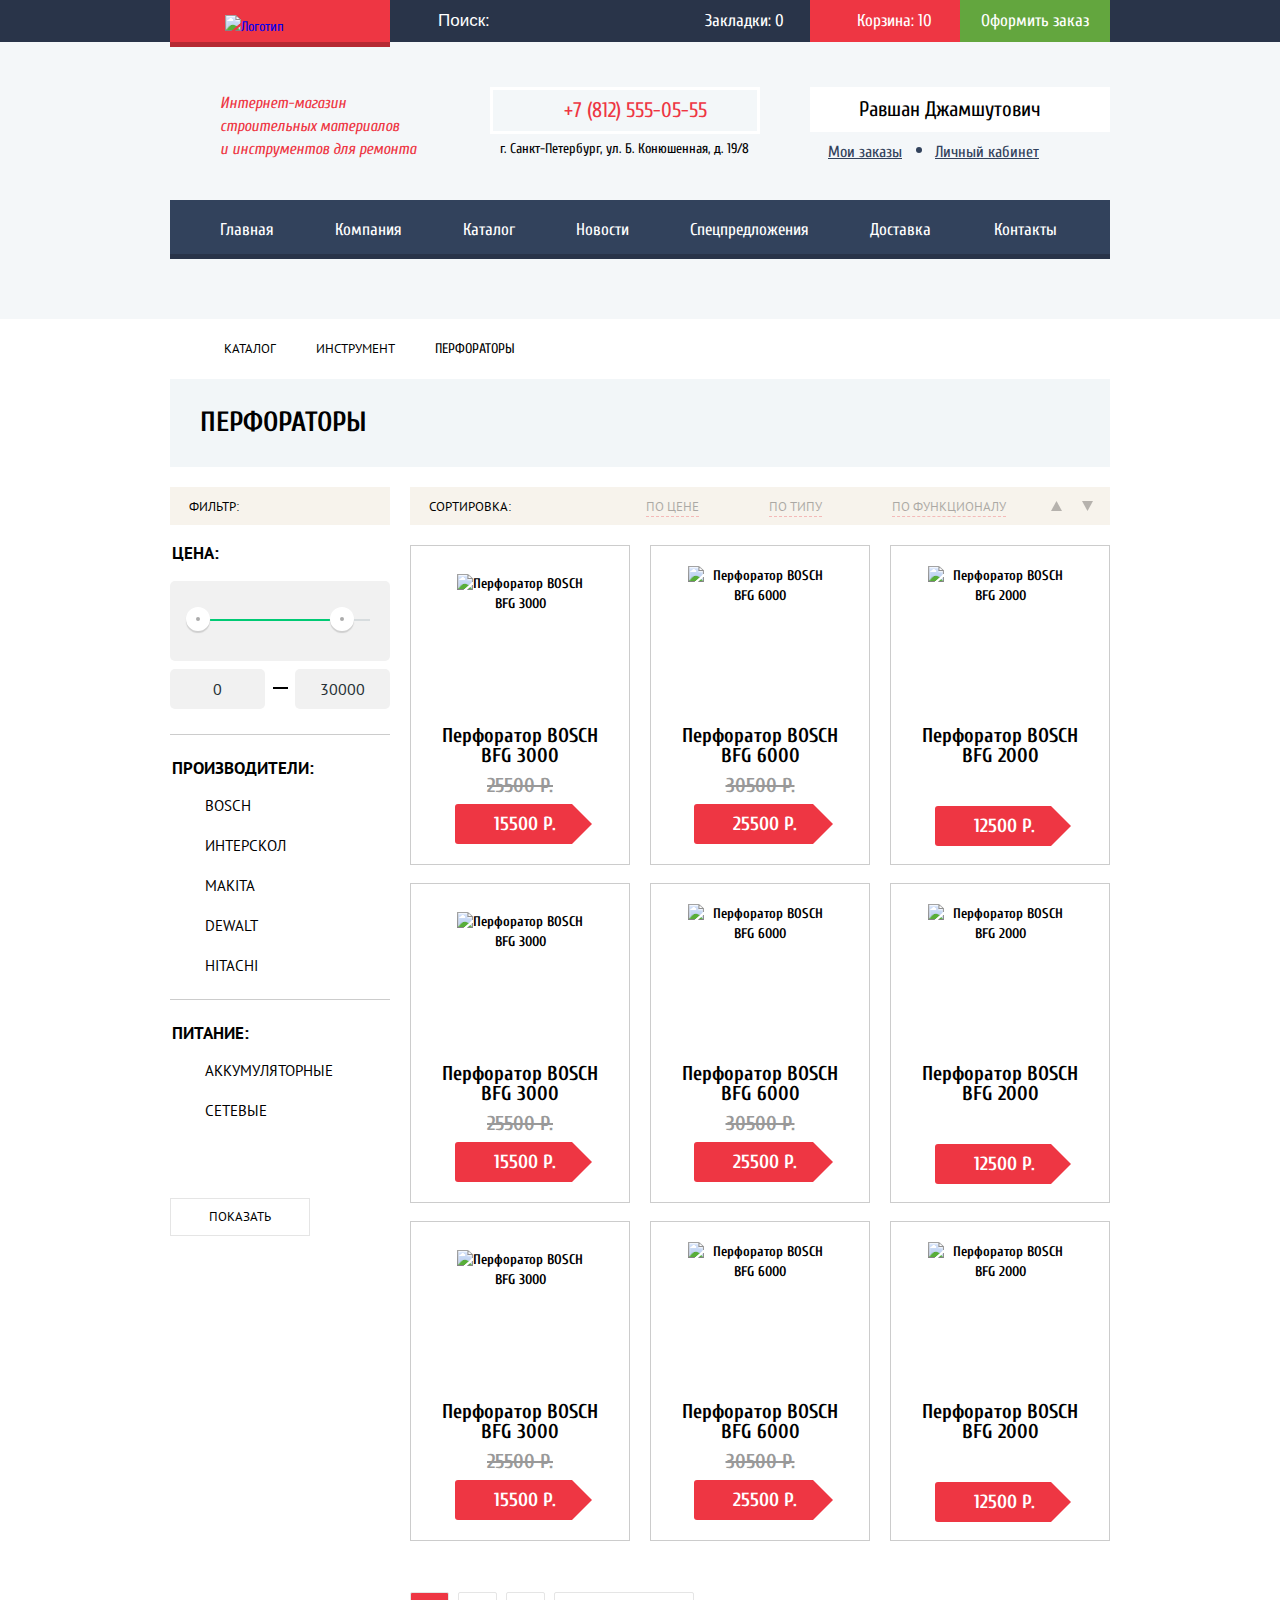
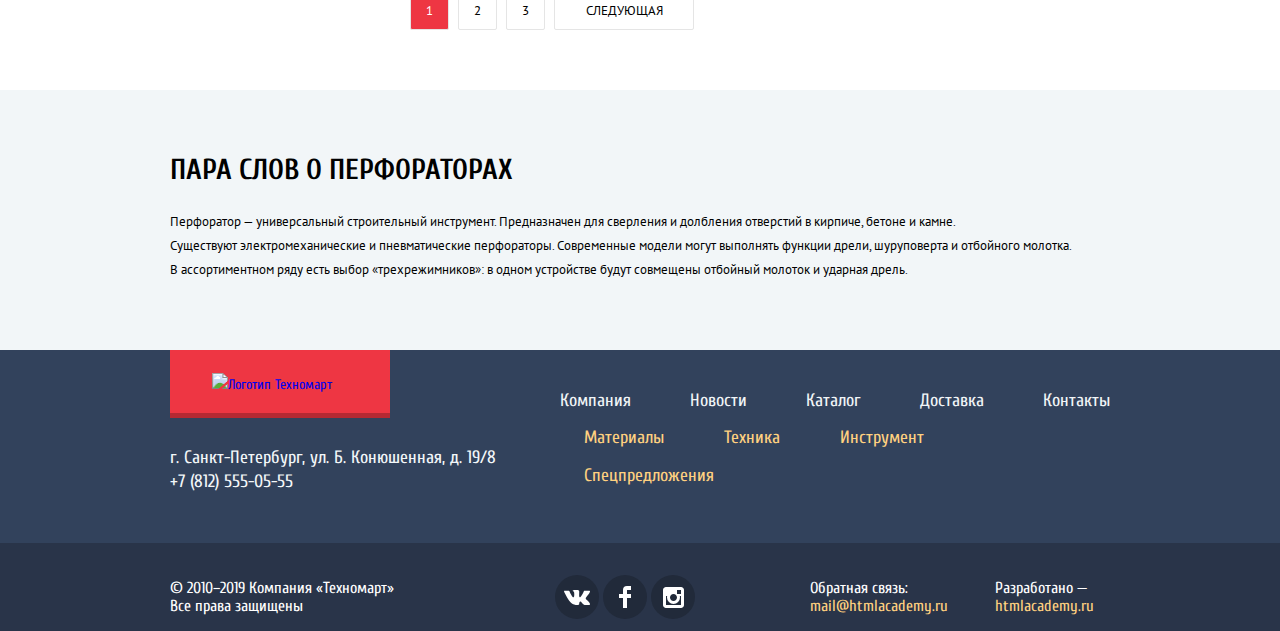
==== catalog.html @ 6190edb8 "Added sizes to images&fixed frameboder" ====
<!DOCTYPE html>
<html lang="ru">
<head>
  <meta charset="utf-8">
  <title>HTML Academy: Техномарт</title>
  <link href="https://fonts.googleapis.com/css?family=Cuprum:400,400i,700,700i&display=swap&subset=cyrillic" rel="stylesheet">
  <link href="https://fonts.googleapis.com/css?family=PT+Sans:400,700&display=swap" rel="stylesheet">
  <link href="css/normalize.css" rel="stylesheet" >
  <link href="css/min.style.css" rel="stylesheet">
</head>
  <body>
    <header class="main-header">
      <div class="top-navigation-wrapper wrapper">
        <div class="container">
          <div class="top-navigation">
            <a href="index.html" aria-label="Логотип Техномарт" class="navigation-logo">
              <img src="img/svg/logo-technomart.svg" alt="Логотип Техномарт" width="110" height="17">
            </a>
            <form action="https://echo.htmlacademy.ru" method="post" class="search-form">
            	<input type="search" name="search" placeholder="Поиск:" class="input-search">
            	<button type="submit" class="visually-hidden search-button"></button>
            </form>
            <ul class="bookmarks-navigation reset-list">
              <li class="button-bookmark bookmarks-item">Закладки: 0</li>
              <li class="button-cart cart-not-empty bookmarks-item">Корзина: 10</li>
              <li>
                <a href="#" class="button-checkout bookmarks-item">Оформить заказ</a>
              </li>
            </ul>
          </div>
        </div>
      </div>
      <div class="user-navigation-wrapper wrapper">
        <div class="container">
          <div class="user-navigation">
            <div class="user-coordinates">
              <div class="navigation-item">
                <h1 class="first-level-heading">Интернет-магазин<br> строительных материалов<br> и инструментов для ремонта</h1>
              </div>
              <ul class="store-phone navigation-item reset-list">
                <li><a href="tel:+7(812)555-05-55" class="header-phone">+7 (812) 555-05-55</a></li>
                <li><p>г. Санкт-Петербург, ул. Б. Конюшенная, д. 19/8</p></li>
              </ul>
              <ul class="navigation-item reset-list">
                <li>
                  <a href="#" class="user-name">Равшан Джамшутович</a>
                </li>
                <li class="user-account">
                  <a href="#">Мои заказы</a>
                  <a href="#">Личный кабинет</a>
                </li>
              </ul>
            </div>
            <nav class="user-menu">
              <ul class="reset-list">
                <li><a href="index.html" class="user-menu-item">Главная</a></li>
                <li><a href="#" class="user-menu-item">Компания</a></li>
                <li><a href="catalog.html" class="user-menu-item">Каталог</a></li>
                <li><a href="#" class="user-menu-item">Новости</a></li>
                <li><a href="#" class="user-menu-item">Спецпредложения</a></li>
                <li><a href="#" class="user-menu-item">Доставка</a></li>
                <li><a href="#" class="user-menu-item">Контакты</a></li>
              </ul>
            </nav>
          </div>
        </div>
      </div>
    </header>
    <main>
      <div class="container">
        <ul class="breadcrumbs reset-list">
          <li><a href="index.html" aria-label="Перейти на главную"></a></li>
          <li><a href="catalog.html">Каталог</a></li>
          <li><a href="#">Инструмент</a></li>
          <li class="breadcrumbs-current">Перфораторы</li>
        </ul>
        <div class="catalog-title-wrapper wrapper">
          <h2 class="second-level-heading">Перфораторы</h2>
        </div>
        <div class="filter-navigation">
          <section class="filter-row">
            <div class="filter-left-column filter-coloured-column">
              <h5>Фильтр:</h5>
            </div>
            <div class="filter-right-column filter-sorted-column filter-coloured-column">
              <h5>Сортировка:</h5>
              <a href="#" class="sort-item">По цене</a>
              <a href="#" class="sort-item">По типу</a>
              <a href="#" class="sort-item">По функционалу</a>
              <a href="#" class="sort-item-up" aria-label="Cортировка по возрастанию">
                <svg xmlns="http://www.w3.org/2000/svg" width="11" height="10" viewBox="0 0 11 10">
                  <path fill="#231F20" d="M5.5 0L0 10h11z"/>
                </svg>
              </a>
              <a href="#" class="sort-item-down" aria-label="Cортировка по убыванию">
                <svg xmlns="http://www.w3.org/2000/svg" width="11" height="10" viewBox="0 0 11 10">
                  <path fill="#231F20" d="M5.5 10L0 0h11"/>
                </svg>
              </a>
            </div>
          </section>
          <section class="filter-row">
            <form action="https://echo.htmlacademy.ru" method="post" class="filter-left-column filter-form">
              <fieldset class="filter-item">
                <legend>Цена:</legend>
                  <div class="range-controls">
                    <div class="scale">
                      <div class="bar"></div>
                    </div>
                    <div class="toggle toggle-min"></div>
                    <div class="toggle toggle-max"></div>
                  </div>
                  <div class="price-controls">
                    <label class="min-price"><input name="min-price" type="text" value="0" class="min-price"></label>
                    <label class="max-price"><input name="max-price" type="text" value="30000" class="max-price"></label>
                  </div>
              </fieldset>
              <fieldset class="filter-item">
                <legend>Производители:</legend>
                <ul class="reset-list filter-list">
                  <li class="filter-option">
                    <input class="visually-hidden filter-input filter-input-checkbox" type="checkbox" name="bosch" id="filter-bosch" checked>
                    <label for="filter-bosch">Bosch</label>
                  </li>
                  <li class="filter-option">
                    <input class="visually-hidden filter-input filter-input-checkbox" type="checkbox" name="interskol" id="filter-interskol">
                    <label for="filter-interskol">Интерскол</label>
                  </li>
                  <li class="filter-option">
                    <input class="visually-hidden filter-input filter-input-checkbox" type="checkbox" name="makita" id="filter-makita" checked>
                    <label for="filter-makita">Makita</label>
                  </li>
                  <li class="filter-option">
                    <input class="visually-hidden filter-input filter-input-checkbox" type="checkbox" name="dewalt" id="filter-dewalt">
                    <label for="filter-dewalt">Dewalt</label>
                  </li>
                  <li class="filter-option">
                    <input class="visually-hidden filter-input filter-input-checkbox" type="checkbox" name="hitachi" id="filter-hitachi">
                    <label for="filter-hitachi">Hitachi</label>
                  </li>
                </ul>
              </fieldset>
              <fieldset class="filter-item">
                <legend>Питание:</legend>
                <ul class="reset-list filter-list">
                  <li class="filter-option">
                    <input class="visually-hidden filter-input filter-input-radio" type="radio" name="product-supply" id="filter-akkumulyator" checked>
                    <label for="filter-akkumulyator">Аккумуляторные</label>
                  </li>
                  <li class="filter-option">
                    <input class="visually-hidden filter-input filter-input-radio" type="radio" name="product-supply" id="filter-setevyye">
                    <label for="filter-setevyye">Сетевые</label>
                  </li>
                </ul>
              </fieldset>
              <button type="submit" class="filter-button">Показать</button>
            </form>
            <ul class="filter-right-column product-list reset-list">
              <li class="product-item">
                <div class="actions">
                  <a href="#" class="buy">Купить</a>
                  <a href="#" class="bookmark">В закладки</a>
                </div>
                <div class="image centered-image">
                  <img src="img/product-bosh-bfc-3000.png" width="127" height="112" alt="Перфоратор BOSCH BFG 3000">
                </div>
                <h3 class="title">Перфоратор BOSCH<br> BFG 3000</h3>
                <div class="discount">25500 Р.</div>
                <div class="price">15500 Р.</div>
              </li>
              <li class="product-item">
                <div class="actions">
                  <a href="#" class="buy">Купить</a>
                  <a href="#" class="bookmark">В закладки</a>
                </div>
                <div class="image centered-image">
                  <img src="img/product-bosh-bfc-6000.png" width="144" height="128" alt="Перфоратор BOSCH BFG 6000">
                </div>
                <h3 class="title">Перфоратор BOSCH<br> BFG 6000</h3>
                <div class="discount">30500 Р.</div>
                <div class="price">25500 Р.</div>
              </li>
              <li class="product-item sticker-new-product">
                <div class="actions">
                  <a href="#" class="buy">Купить</a>
                  <a href="#" class="bookmark">В закладки</a>
                </div>
                <div class="image centered-image">
                  <img src="img/product-bosh-bfc-2000.png" width="144" height="128" alt="Перфоратор BOSCH BFG 2000">
                </div>
                <h3 class="title">Перфоратор BOSCH<br> BFG 2000</h3>
                <div class="price">12500 Р.</div>
              </li>
              <li class="product-item">
                <div class="actions">
                  <a href="#" class="buy">Купить</a>
                  <a href="#" class="bookmark">В закладки</a>
                </div>
                <div class="image centered-image">
                  <img src="img/product-bosh-bfc-3000.png" width="127" height="112" alt="Перфоратор BOSCH BFG 3000">
                </div>
                <h3 class="title">Перфоратор BOSCH<br> BFG 3000</h3>
                <div class="discount">25500 Р.</div>
                <div class="price">15500 Р.</div>
              </li>
              <li class="product-item">
                <div class="actions">
                  <a href="#" class="buy">Купить</a>
                  <a href="#" class="bookmark">В закладки</a>
                </div>
                <div class="image centered-image">
                  <img src="img/product-bosh-bfc-6000.png" width="144" height="128" alt="Перфоратор BOSCH BFG 6000">
                </div>
                <h3 class="title">Перфоратор BOSCH<br> BFG 6000</h3>
                <div class="discount">30500 Р.</div>
                <div class="price">25500 Р.</div>
              </li>
              <li class="product-item">
                <div class="actions">
                  <a href="#" class="buy">Купить</a>
                  <a href="#" class="bookmark">В закладки</a>
                </div>
                <div class="image centered-image">
                  <img src="img/product-bosh-bfc-2000.png" width="144" height="128" alt="Перфоратор BOSCH BFG 2000">
                </div>
                <h3 class="title">Перфоратор BOSCH<br> BFG 2000</h3>
                <div class="price">12500 Р.</div>
              </li>
              <li class="product-item">
                <div class="actions">
                  <a href="#" class="buy">Купить</a>
                  <a href="#" class="bookmark">В закладки</a>
                </div>
                <div class="image centered-image">
                  <img src="img/product-bosh-bfc-3000.png" width="127" height="112" alt="Перфоратор BOSCH BFG 3000">
                </div>
                <h3 class="title">Перфоратор BOSCH<br> BFG 3000</h3>
                <div class="discount">25500 Р.</div>
                <div class="price">15500 Р.</div>
              </li>
              <li class="product-item">
                <div class="actions">
                  <a href="#" class="buy">Купить</a>
                  <a href="#" class="bookmark">В закладки</a>
                </div>
                <div class="image centered-image">
                  <img src="img/product-bosh-bfc-6000.png" width="144" height="128" alt="Перфоратор BOSCH BFG 6000">
                </div>
                <h3 class="title">Перфоратор BOSCH<br> BFG 6000</h3>
                <div class="discount">30500 Р.</div>
                <div class="price">25500 Р.</div>
              </li>
              <li class="product-item sticker-new-product">
                <div class="actions">
                  <a href="#" class="buy">Купить</a>
                  <a href="#" class="bookmark">В закладки</a>
                </div>
                <div class="image centered-image">
                  <img src="img/product-bosh-bfc-2000.png" width="144" height="128" alt="Перфоратор BOSCH BFG 2000">
                </div>
                <h3 class="title">Перфоратор BOSCH<br> BFG 2000</h3>
                <div class="price">12500 Р.</div>
              </li>
            </ul>
          </section>
        </div>
        <ul class="pagination-list reset-list">
          <li><a class="pagination-item pagination-item-current">1</a></li>
          <li><a class="pagination-item" href="#">2</a></li>
          <li><a class="pagination-item" href="#">3</a></li>
          <li><a class="pagination-item pagination-item-next" href="#">Cледующая</a></li>
        </ul>
      </div>
      <div class="section-description-wrapper wrapper">
        <div class="container">
          <aside class="seo-text">
            <h2 class="second-level-heading">Пара слов о перфораторах</h2>
            <p>
              Перфоратор — универсальный строительный инструмент. Предназначен для сверления и долбления отверстий в кирпиче, бетоне и камне.<br>
              Существуют электромеханические и пневматические перфораторы. Современные модели могут выполнять функции дрели, шуруповерта и
              отбойного молотка.<br>
              В ассортиментном ряду есть выбор «трехрежимников»: в одном устройстве будут совмещены отбойный молоток и ударная дрель.
            </p>
          </aside>
        </div>
      </div>
    </main>
    <footer class="main-footer">
      <div class="footer-navigation-wrapper wrapper">
        <div class="container">
          <section class="footer-navigation">
            <div class="footer-first-row">
              <a href="index.html" aria-label="Логотип Техномарт" class="navigation-logo">
                <img src="img/svg/logo-technomart.svg" alt="Логотип Техномарт" width="137" height="22">
              </a>
              <ul class="footer-menu reset-list">
                <li><a href="#" class="footer-menu-item">Компания</a></li>
                <li><a href="#" class="footer-menu-item">Новости</a></li>
                <li><a href="catalog.html" class="footer-menu-item">Каталог</a></li>
                <li><a href="#" class="footer-menu-item">Доставка</a></li>
                <li><a href="#" class="footer-menu-item">Контакты</a></li>
              </ul>
            </div>
            <div class="footer-second-row">
              <ul class="reset-list footer-address">
                <li><p class="footer-coordinates">г. Санкт-Петербург, ул. Б. Конюшенная, д. 19/8</p></li>
                <li><a href="tel:+7(812)555-05-55" class="footer-phone">+7 (812) 555-05-55</a></li>
              </ul>
              <ul class="footer-menu reset-list">
                <li><a href="#" class="footer-menu-item">Материалы</a></li>
                <li><a href="#" class="footer-menu-item">Техника</a></li>
                <li><a href="#" class="footer-menu-item">Инструмент</a></li>
                <li><a href="#" class="footer-menu-item">Спецпредложения</a></li>
              </ul>
            </div>
          </section>
        </div>
      </div>
      <div class="footer-social-wrapper wrapper">
        <div class="container">
          <section class="footer-social">
            <div class="footer-copyright">
              <p>© 2010–2019 Компания «Техномарт» <br> Все права защищены</p>
            </div>
            <div class="footer-social-links">
              <ul class="reset-list">
                <li>
                  <a class="social-button centered-image" href="#">
                    <span class="visually-hidden">Техномарт во Вконтакте</span>
                    <svg xmlns="http://www.w3.org/2000/svg" width="26" height="15" viewBox="0 0 26 15">
                      <path fill="#FFF" d="M16.138 11.51c.956-.309 2.18 2.04 3.483 2.939.978.681 1.727.534 1.727.534l3.473-.05s1.815-.112.957-1.554c-.071-.12-.503-1.069-2.585-3.022-2.177-2.043-1.882-1.712.739-5.244 1.597-2.153 2.236-3.468 2.036-4.028-.192-.539-1.365-.399-1.365-.399L20.69.713c-.381.001-.704.119-.851.515-.003.004-.621 1.666-1.445 3.079-1.741 2.989-2.436 3.148-2.724 2.961-.661-.433-.494-1.737-.494-2.664 0-2.897.432-4.105-.846-4.417-.427-.104-.739-.172-1.828-.182-1.392-.021-2.574 0-3.244.329-.445.223-.786.712-.579.74.26.035.843.16 1.155.586.401.552.389 1.789.389 1.789s.229 3.411-.54 3.834c-.528.29-1.25-.302-2.803-3.016-.793-1.388-1.392-2.922-1.392-2.922s-.116-.285-.326-.441c-.25-.185-.6-.244-.6-.244L.848.684S.29.7.085.946c-.182.218-.015.668-.015.668s2.909 6.881 6.203 10.347c3.02 3.182 6.452 2.971 6.452 2.971h1.555s.469-.054.709-.312c.224-.24.214-.691.214-.691s-.031-2.109.935-2.419z"/>
                    </svg>
                  </a>
                </li>
                <li>
                  <a class="social-button centered-image" href="#">
                    <span class="visually-hidden">Техномарт в Фейсбуке</span>
                    <svg xmlns="http://www.w3.org/2000/svg" width="12" height="22" viewBox="0 0 12 22">
                      <path fill="#FFF" d="M12 4V0H8a4 4 0 0 0-4 4v4H0v4h4v10h4V12h4V8H8V4h4z"/>
                    </svg>
                  </a>
                </li>
                <li>
                  <a class="social-button centered-image" href="#">
                    <span class="visually-hidden">Техномарт в Инстаграме</span>
                    <svg xmlns="http://www.w3.org/2000/svg" width="21" height="21" viewBox="0 0 21 21">
                      <path fill="#FFF" d="M18 0H3C1.35 0 0 1.35 0 3v15c0 1.65 1.35 3 3 3h15c1.65 0 3-1.35 3-3V3c0-1.65-1.35-3-3-3zm-7.5 7c1.93 0 3.5 1.57 3.5 3.5S12.43 14 10.5 14 7 12.43 7 10.5 8.57 7 10.5 7zM18 18H3V9h1.181A6.504 6.504 0 0 0 4 10.5a6.5 6.5 0 1 0 13 0 6.45 6.45 0 0 0-.181-1.5H18v9zm0-11h-4V3h4v4z"/>
                    </svg>
                  </a>
                </li>
              </ul>
            </div>
            <div class="footer-feedback">
              <p>Обратная связь:<br>
                <a href="mailto:mail@htmlacademy.ru">mail@htmlacademy.ru</a>
              </p>
              <p>
                Разработано — <br>
                <a href="https://htmlacademy.ru/intensive/htmlcss">htmlacademy.ru</a>
              </p>
            </div>
          </section>
        </div>
      </div>
    </footer>
    <div class="modal-wrapper hidden"></div>
    <section class="modal modal-product hidden">
      <div class="modal-product-container">
        <div class="added-product-title">
          <h2>Товар добавлен в корзину!</h2>
        </div>
        <div class="modal-row">
          <a href="#" class="button-place-order button">Оформить заказ</a>
          <a href="#" class="button-go-shopping button">Продолжить покупки</a>
        </div>
      </div>
      <button class="modal-close" type="button">
        <span class="visually-hidden">Закрыть</span>
      </button>
    </section>
  <script src="js/min.script.js"></script>
  </body>
</html>
---- css/min.style.css ----
@keyframes bounce{0%{top:5%}to{top:55%}}*,:after,:before{-webkit-box-sizing:border-box;-moz-box-sizing:border-box;box-sizing:border-box}.reset-list,body{padding:0;margin:0}body,p{color:#000;line-height:24px}body{background-color:#fff;font-family:'Cuprum',Arial,sans-serif;font-size:14px}.inactive-link,a{text-decoration:none}p{font-family:PT Sans;font-size:13px}.inactive-link{pointer-events:none;cursor:default;color:#000}.reset-list{list-style-type:none}.second-level-heading{font-size:28px;color:#000;line-height:30px;text-transform:uppercase}.visually-hidden{position:absolute;width:1px;height:1px;margin:-1px;border:0;padding:0;clip:rect(0 0 0 0);overflow:hidden}.centered-image{display:flex;align-items:center;justify-content:center}.button{display:inline-block;vertical-align:middle;padding-top:10px;padding-bottom:10px;background:#ee3643;font-size:14px;color:#fff;text-align:center;text-transform:uppercase;line-height:18px}.button:focus,.button:hover{background:#ca2c37}.button:active{background:#ba2732}.container{width:940px;margin:0 auto}.wrapper{width:100%}.top-navigation-wrapper{background-color:#293449}.top-navigation{display:flex;justify-content:space-between;height:42px}.navigation-logo{display:flex;justify-content:center;align-items:center;width:220px;background:#ee3643;box-shadow:inset 0 -5px 0 0 rgba(0,0,0,.24)}.top-navigation .navigation-logo{height:47px}.top-navigation .navigation-logo img{width:110px}.navigation-logo:hover{background-color:#ca2c37}.navigation-logo:active{background-color:#ba2732}.search-form{position:relative;width:270px}.search-form .input-search{width:100%;height:42px;border:0;background:#293449;padding-top:12px;padding-bottom:12px;padding-left:48px;font-size:17px;color:#000;line-height:18px;background-image:url(../img/svg/icon-search.svg);background-repeat:no-repeat;background-position:16px 12px}.search-form .input-search::placeholder{color:#fff}.search-form .input-search:hover{background-color:#212a3a}.search-form .input-search:active,.search-form .input-search:focus{background-color:#fff;background-image:url(../img/svg/icon-search-red.svg);background-repeat:no-repeat;background-position:16px 12px}.bookmarks-navigation{display:flex;justify-content:space-between;width:450px}.bookmarks-navigation .bookmarks-item{position:relative;width:150px;padding-top:12px;padding-bottom:12px;font-size:17px;color:#fff;line-height:18px;text-align:center}.bookmarks-navigation .button-checkout{display:inline-block;vertical-align:middle;background-color:#63a63e;color:#fff}.button-bookmark,.button-cart{padding-left:18px}.button-bookmark::before{top:12px;left:18px;width:14px;height:16px;background-image:url(../img/svg/icon-bookmark.svg);opacity:.5}.button-bookmark::before,.button-cart::before,.button-login::before,.header-phone::before{content:'';position:absolute;background-repeat:no-repeat;background-position:0 0}.button-cart::before{opacity:.5;top:12px;left:18px;width:15px;height:15px;background-image:url(../img/svg/icon-cart.svg)}.button-bookmark:hover,.button-cart:hover{cursor:pointer;background-color:#212a3a;opacity:1}.button-bookmark:active,.button-cart:active{cursor:pointer;background:#161d29;opacity:.5}.cart-not-empty{background-color:#ee3643}.button-checkout:hover{background:#5fbb2d}.button-checkout:active{background:#518534;opacity:.5}.user-navigation-wrapper{background-color:#f4f7f9;padding-bottom:60px}.user-navigation{display:flex;flex-direction:column}.user-coordinates{display:flex;justify-content:space-between;align-items:flex-start;padding-top:45px;padding-bottom:34px}.navigation-item{position:relative;width:300px}.first-level-heading{width:200px;margin:5px auto;font-size:16px;color:#ee3643;line-height:23px;font-style:italic;font-weight:400}.button-user-item,.store-phone .header-phone{display:inline-block;vertical-align:middle;font-size:21px;text-align:center;line-height:21px}.store-phone .header-phone{position:relative;width:270px;padding-left:20px;background:#f3f7f9;border:3px solid #fff;padding-top:10px;padding-bottom:10px;color:#ee3643}.button-login::before,.header-phone::before{top:10px;left:12px;width:19px;height:19px;background-image:url(../img/svg/icon-phone.svg)}.store-phone p{font-family:'Cuprum';font-size:14px;margin-top:3px;margin-bottom:0;margin-left:10px}.user-buttons{display:flex;justify-content:space-between;flex-wrap:wrap}.button-user-item{background:#fff;padding-top:12px;padding-bottom:12px;color:#000}.user-buttons .button-login{position:relative;width:120px;margin-left:20px;padding-left:20px}.user-buttons .button-registry{width:150px}.button-login::before{top:15px;left:13px;width:20px;height:17px;background-image:url(../img/svg/icon-login-blue.svg);opacity:.3}.button-login:hover::before,.user-name:hover::after,.user-name:hover::before{opacity:1}.button-login:active::before,.user-name:active::after,.user-name:active::before{opacity:.3}.button-user-item:hover,.user-account a:hover{color:#ee3643}.button-user-item:active,.user-account a:active,.user-name:active{color:rgb(0,0,0,.3)}.user-menu{background:#32425c;box-shadow:inset 0 -5px 0 0 #293449}.user-menu ul{display:flex;flex-wrap:wrap}.user-menu .user-menu-item{display:inline-block;vertical-align:middle;padding:21px 31px 21px 30px;font-size:17px;color:#fff;letter-spacing:0;line-height:17px;text-align:center}.user-menu li:first-child .user-menu-item{padding-left:50px}.user-menu li:last-child .user-menu-item{padding-left:32px}.user-menu-item:hover{background-color:#293449}.user-menu-item:active{background:#1d2739;opacity:.3}.content-navigation{margin-top:60px;margin-bottom:65px}.our-advantages{margin-bottom:33px}.advantages-row{display:flex;justify-content:space-between}.advantages-slider{width:620px;max-height:266px;position:relative;background-color:#eee}.advantage-arrows{position:relative}.arrow{position:absolute;top:115px;display:inline-block;vertical-align:middle;border-right:2px solid #fff;border-bottom:2px solid #fff;width:32px;height:32px}.arrow-left{left:30px;transform:rotate(-225deg)}.arrow-right{right:25px;transform:rotate(-45deg)}.advantages-services{display:flex;flex-direction:column}.advantages-item{position:relative;width:300px;padding-top:21px;padding-left:25px;min-height:123px;margin-bottom:20px}.sticker-new-product::before,.sticker-new::before{content:'';position:absolute;top:0;right:0;width:60px;height:59px;background-image:url(../img/logo-new-product.png);background-repeat:no-repeat;background-position:0 0}.advantages-item .advantages-title{font-size:24px;color:#fff;line-height:30px;font-weight:700;padding:0;margin-top:0;margin-bottom:12px}.advantages-item .button-advantages{display:inline-block;vertical-align:middle;width:135px;padding-top:10px;padding-bottom:10px;font-size:14px;text-transform:uppercase;color:#fff;text-align:center;line-height:18px;opacity:.1;background:#000}.button-advantages:hover{opacity:.2;background:#000}.button-advantages:active{opacity:.3;background:#000}.advantages-materials{background-color:#ffbf47;background-image:url(../img/svg/icon-1.svg);background-repeat:no-repeat;background-position:83% 53%}.advantages-technics,.advantages-tool{background-color:#3bbce3;background-image:url(../img/svg/icon-2.svg);background-repeat:no-repeat;background-position:87% 54%}.advantages-technics{background-color:#dc91d8;background-image:url(../img/svg/icon-3.svg);background-position:85% 50%}.advantages-delivery,.advantages-discounts{background-color:#8ed78f;background-image:url(../img/svg/icon-4.svg);background-repeat:no-repeat;background-position:80% 47%}.advantages-delivery{background-color:#ffbf47;background-image:url(../img/svg/icon-5.svg);background-position:85% 50%}.popular-item-section{display:flex;justify-content:space-between;background:#f9f5f0;padding:28px 25px 22px 30px}.advantage-slider-controls{position:absolute;left:49%;bottom:35px;z-index:100;width:100px;height:18px;text-align:center;font-size:0;transform:translateX(-50%)}.advantage-slider-controls label{position:relative;display:inline-block;vertical-align:middle;width:10px;height:10px;padding:8px;border-radius:50%;cursor:pointer}.advantage-slider-controls label::after{content:"";position:absolute;top:8px;left:8px;z-index:1;width:10px;height:10px;background:#fff;border-radius:50%}.advantage-slider-item{display:none;padding-top:25px;padding-left:25px;min-height:266px}.advantage-slider-item:nth-child(1),.advantage-slider-item:nth-child(2){background-image:url(../img/slider-item-02.png);background-repeat:no-repeat;background-position:100% 0}.advantage-slider-item:nth-child(2){background-image:url(../img/slider-item-01.png)}#advantage-1:checked~.advantage-slider-list .advantage-slider-item:nth-child(1),#advantage-2:checked~.advantage-slider-list .advantage-slider-item:nth-child(2),#service-1:checked~.tabs-content .tab-content-item:nth-child(1),#service-2:checked~.tabs-content .tab-content-item:nth-child(2),#service-3:checked~.tabs-content .tab-content-item:nth-child(3){display:block}#advantage-1:checked~.advantage-slider-controls .advantage-controls-item--1::before,#advantage-2:checked~.advantage-slider-controls .advantage-controls-item--2::before{content:"";position:absolute;left:64%;top:65%;z-index:2;width:6px;height:6px;background:red;border-radius:50%}.advantage-slider-item h3{max-width:380px;margin-top:0;margin-bottom:0;font-size:36px;color:#fff;letter-spacing:0;line-height:36px;text-transform:uppercase}.advantage-slider-item p{max-width:430px;margin:0 0 10px;font-family:Cuprum;font-size:18px;color:#fff;line-height:24px}.advantage-slider-item .button{position:absolute;width:195px;bottom:20px}.popular-item-section .second-level-heading{padding:0;margin:0}.button-popular{width:250px}.popular-products-row{margin-top:20px}.manufacturers-list ul,.product-list{display:flex;justify-content:space-between;flex-wrap:wrap}.product-item{display:flex;flex-direction:column;justify-content:flex-start;align-items:center;position:relative;width:220px;margin-bottom:18px;line-height:20px;font-weight:700;text-align:center;border:1px solid #ccc}.product-item .actions{position:absolute;top:0;left:0;width:218px;height:88px;padding:40px 0;background-color:rgba(255,255,255);z-index:10}.actions .bookmark,.actions .buy{display:block;width:129px;margin:0 auto 7px;padding:7px 0;background-color:#63a63e;border:3px solid #63a63e;border-bottom-color:#367315;border-radius:3px;color:#fff;font-size:14px;line-height:18px;text-decoration:none;text-transform:uppercase}.actions .bookmark{color:#32425c;background:#fff;border-bottom-color:#63a63e}.actions .buy:hover{background:#5fbb2d;border-color:#5fbb2d #5fbb2d #367315}.actions .buy:active{background:#518534;border-color:#518534}.actions .bookmark:hover{border:3px solid #32425c}.actions .bookmark:active{opacity:.3;border:3px solid #32425c}.product-item .actions{display:none}.product-item:hover .actions{display:block}.product-item:hover .image{opacity:0}.product-item:hover{background:#fff;box-shadow:0 10px 25px 0 rgba(41,52,73,.5)}.product-item .image{width:218px;height:168px}.manufacturer-item img,.modal-map-image img,.product-item .image img{max-width:100%}.product-item .title{padding:0;font-size:20px;min-height:40px;margin-top:12px;margin-bottom:0;text-transform:capitalize}.product-item .discount{font-size:20px;margin-top:10px;margin-bottom:0;color:#999;text-decoration:line-through}.product-item .price{position:relative;margin-top:8px;margin-bottom:18px;padding:10px 30px 10px 39px;font-size:19px;color:#fff;background:#ee3643;border-radius:3px}.product-item .price:after{content:"";position:absolute;top:0;right:-26px;width:0;height:0;border:20px solid #fff;border-left-color:#ee3643}.product-item .title+.price{margin-top:40px}.manufacturers-list{margin-top:22px}.manufacturer-item{width:220px;min-height:145px;border:1px solid #eaeaea;margin-bottom:20px;cursor:pointer}.manufacturer-item:hover{box-shadow:0 10px 25px 0 rgba(41,52,73,.5)}.manufacturer-item:active img{opacity:.3}.services-navigation-wrapper{background-color:#f4f8f9;padding-top:40px}.our-services-intro .second-level-heading{margin-bottom:28px}.our-services-intro p{margin:0;padding:0}.our-services-tabs{display:flex;justify-content:space-between;padding-top:70px;max-height:352px}.our-services-tabs .tabs-menu{width:240px;position:relative}ul.tabs-menu::before{content:'';position:absolute;top:-40px;right:0;width:10px;height:279px;background-image:url(../img/our-services-shadow.png);background-repeat:no-repeat;background-position:0 0}.our-services-tabs .tabs-content{width:620px}.tabs-menu label{display:block;width:100%;font-size:22px;color:#fff;line-height:30px;padding-top:13px;padding-left:22px;padding-bottom:18px;background:#32425c;box-shadow:0 1px 0 0 #293449,inset 0 1px 0 0 #405069;cursor:pointer}.tabs-menu label:hover{background:#293449}.tab-content-title{max-width:380px;font-size:35px;color:#32425c;line-height:36px;text-transform:uppercase;padding:0;margin-bottom:20px;margin-top:0}.tab-button{display:inline-block;vertical-align:middle;padding-top:10px;padding-bottom:10px;font-size:14px;color:#fff;text-align:center;line-height:18px;text-transform:uppercase;background-color:#ee3643}.tab-content-text{max-width:385px;margin-top:0;margin-bottom:0}.tab-content-item{display:none;min-height:282px;background-color:#f4f8f9}.tab-content-item:nth-child(1){background-image:url(../img/our-services-01-delivery.png);background-repeat:no-repeat;background-position:151px 21px}.tab-content-item:nth-child(2){background-image:url(../img/our-services-02-guarantee.png);background-repeat:no-repeat;background-position:230px 0}.tab-content-item:nth-child(3){background-image:url(../img/our-services-03-loan.png);background-repeat:no-repeat;background-position:155px 0}.button-tab{width:195px;margin-top:30px}#service-1:checked~.tabs-menu .slider-service-item--1,#service-2:checked~.tabs-menu .slider-service-item--2,#service-3:checked~.tabs-menu .slider-service-item--3{background:#fff;color:#32425c;box-shadow:0 1px 0 0 #fff}.company-info{position:relative;display:flex;justify-content:space-between;min-height:398px;margin-top:55px;margin-bottom:85px}.company-info .company-about{width:560px}.company-contacts h2+p{margin:0}.button-company,.button-write-us{position:absolute;bottom:0}.button-write-us,.company-info .company-contacts{width:300px}.button-company{width:220px}.company-info .second-level-heading{margin-bottom:30px}.company-info p{margin-bottom:22px}.company-features{position:relative;margin-left:20px}.company-features li{position:relative;font-size:18px;color:#000;line-height:19px;margin-bottom:20px;margin-left:15px}.company-features li::before{content:'';position:absolute;top:7px;left:-35px;width:25px;height:2px;background:#ee3643}.company-map{margin-top:30px}.company-map:hover{cursor:pointer}.footer-navigation-wrapper{background-color:#32425c;padding-bottom:48px}.footer-first-row,.footer-second-row{display:flex;justify-content:space-between}.footer-first-row .navigation-logo{height:68px}.footer-first-row .navigation-logo img{width:137px}.footer-menu{width:550px;display:flex;justify-content:flex-start;align-items:center;flex-wrap:wrap}.footer-navigation .footer-menu-item{display:inline-block;vertical-align:middle;font-size:18px;line-height:24px}.footer-first-row .footer-menu-item{color:#f1f5f7;padding-top:34px;padding-right:59px}.footer-menu li:last-child .footer-menu-item{padding-right:0}.footer-second-row .footer-menu-item{padding-right:36px;padding-left:24px;color:#ffd180}.footer-address{width:380px}.footer-coordinates,.footer-phone,.footer-social p{font-family:Cuprum;font-size:18px;color:#f3f7f9}.footer-coordinates{margin-top:28px;margin-bottom:0}.footer-feedback a:hover,.footer-menu-item:hover{text-decoration:underline}.footer-menu-item:active{text-decoration:none;opacity:.5}.footer-social-wrapper{background-color:#293449;padding-top:20px;padding-bottom:0}.footer-social{display:flex;justify-content:space-between;align-items:center}.footer-social p{font-size:16px;color:#fff;line-height:18px}.footer-social a{color:#ffd180}.footer-copyright{width:230px}.footer-social-links{width:150px;margin-left:40px;text-align:center}.footer-social-links ul{display:flex;flex-wrap:wrap;justify-content:space-between;width:140px;margin:0 auto}.social-button{width:44px;height:44px;border-radius:50%;background-color:#212a3a}.social-button:focus,.social-button:hover{background-color:#ee3643}.footer-feedback{display:flex;justify-content:space-between;width:300px}.footer-feedback p:first-child{width:150px}.footer-feedback p:last-child{width:115px}.footer-feedback a:active{text-decoration:none;color:#ee3643}.user-name{font-family:Cuprum;display:inline-block;vertical-align:middle;width:100%;text-align:center;padding-top:12px;padding-bottom:12px;padding-right:20px;font-size:21px;color:#000;line-height:21px;background-color:#fff}.user-name::after,.user-name::before{content:'';position:absolute;top:14px;width:20px;background-repeat:no-repeat;background-position:0 0;opacity:.3}.user-name::before{left:14px;height:18px;background-image:url(../img/svg/icon-user-blue.svg)}.user-name::after{right:11px;height:17px;background-image:url(../img/svg/icon-logout-blue.svg)}.user-account{position:absolute;font-size:0;padding-top:8px}.user-account a{display:inline-block;vertical-align:middle;font-size:16px;color:#32425c;line-height:18px;text-decoration:underline;margin-left:18px}.user-account a:last-child{margin-left:33px}.user-account a:first-child::after{content:'';position:absolute;top:15px;left:106px;width:6px;height:6px;border-radius:50%;background:#32425c}.breadcrumbs{display:flex;justify-content:flex-start;flex-wrap:wrap;padding-top:18px;padding-bottom:18px}.breadcrumbs li{position:relative;margin-right:40px}.breadcrumbs li:last-child{margin-right:0;text-transform:uppercase}.breadcrumbs li:first-child a{display:inline-block;vertical-align:middle;width:14px;height:14px;background-image:url(../img/svg/icon-home.svg);background-repeat:no-repeat;background-position:0 0}.breadcrumbs li::after{content:"";position:absolute;top:5px;right:-26px;width:8px;height:12px;background-image:url(../img/svg/icon-right-small.svg);background-repeat:no-repeat;background-position:0 0}.breadcrumbs a{font-family:PT Sans;font-size:13px;color:#000;line-height:18px;text-transform:uppercase}.breadcrumbs a:focus,.breadcrumbs a:hover{text-decoration:underline}.breadcrumbs-current::after{display:none}.catalog-title-wrapper{background-color:#f2f6f8;padding-top:28px;padding-bottom:30px;padding-left:30px}.catalog-title-wrapper .second-level-heading{padding:0;margin:0}.filter-navigation{margin-top:20px;margin-bottom:33px}.filter-row{display:flex;justify-content:space-between}.filter-row:first-child{margin-bottom:20px}.filter-left-column{width:220px}.filter-right-column{width:700px}.filter-coloured-column{padding:8px 17px 6px 19px;background-color:#f7f3ec}.filter-sorted-column{display:flex;justify-content:space-between;align-items:center}.filter-row .sort-item,.filter-row h5{font-family:PT Sans;font-size:13px;text-transform:uppercase}.filter-row h5{font-weight:400;padding:0;margin:0 auto 0 0}.filter-row .sort-item{display:inline-block;vertical-align:middle;opacity:.3;margin-right:70px;border-bottom:1px dashed #ee3643;color:#000;line-height:18px}.filter-row .sort-item:nth-child(4){margin-right:45px}.filter-row .sort-item:hover{opacity:1;border-bottom:1px solid #ee3643}.filter-row .sort-item:active{color:#ee3643;border:0}.filter-row .sort-item-up{margin-right:20px;opacity:.3}.filter-row .sort-item-down{opacity:.3}.filter-row .sort-item-down:hover,.filter-row .sort-item-up:hover{opacity:1}.filter-row .sort-item-down path:active,.filter-row .sort-item-up path:active{fill:#ee3643}.filter-form .filter-item{border:0;margin:0;border-bottom:1px solid #ccc;padding:0 0 25px}.filter-form legend{padding-top:25px;padding-bottom:20px;font-family:PT Sans;font-size:17px;line-height:16px;font-weight:700;text-transform:uppercase}.filter-item:first-child legend{padding-top:0}.filter-item:nth-child(2){padding-bottom:3px}.filter-item:nth-child(3){border-bottom:none}.range-filter{width:100%;margin-top:20px}.range-controls{position:relative;height:80px;margin-bottom:8px;padding-top:38px;padding-right:20px;padding-left:20px;background-color:#f1f1f1;border-radius:5px}.range-controls .scale{height:2px;background:#d7dcde}.range-controls .bar{width:85%;height:2px;margin-left:0;background:#00ca74}.range-controls .toggle{position:absolute;top:26px;left:0;width:4px;height:4px;padding:0;border:10px solid #fff;background-color:#ababab;box-shadow:0 2px 1px 0 #cfcfcf;border-radius:50%;cursor:pointer;box-sizing:content-box}.range-controls .toggle-min{left:16px}.range-controls .toggle-max{left:160px}.price-controls{font-size:0}.price-controls label{position:relative;display:inline-block;vertical-align:middle;font-size:16px}.price-controls input{width:95px;padding-top:10px;padding-bottom:10px;font-family:PT Sans;font-size:16px;text-align:center;color:#283136;border:0;border-radius:5px;background:#f1f1f1}.min-price::after{content:'';position:absolute;top:18px;left:103px;width:15px;height:2px;background:#000}.min-price{margin-right:15px}.filter-option{margin-bottom:20px;padding-left:35px}.filter-option label{position:relative;display:block;cursor:pointer;user-select:none;font-family:PT Sans;font-size:15px;color:#000;line-height:20px;text-transform:uppercase}.filter-input-checkbox+label::before{content:"";position:absolute;left:-36px;top:0;width:23px;height:23px;background-image:url(../img/svg/checkbox-off.svg);background-repeat:no-repeat;background-position:0 0;opacity:.6}.filter-input-checkbox:checked+label::after{content:"";position:absolute;top:0;left:-36px;width:27px;height:23px;background-image:url(../img/svg/checkbox-on.svg);background-repeat:no-repeat;background-position:0 0;opacity:.6}.filter-input:focus+label::after,.filter-input:hover+label::before{opacity:1}.filter-input:disabled+label::after,.filter-input:disabled+label::before{opacity:.3}.filter-input-radio+label::before{content:"";position:absolute;left:-36px;top:-3px;width:25px;height:25px;background-image:url(../img/svg/radio-off.svg);background-repeat:no-repeat;background-position:0 0;opacity:.6}.filter-input-radio:checked+label::after{content:"";position:absolute;top:-3px;left:-36px;width:25px;height:25px;background-image:url(../img/svg/radio-on.svg);background-repeat:no-repeat;background-position:0 0;opacity:.6}.filter-button{width:140px;display:inline-block;margin-top:32px;padding-top:9px;padding-bottom:9px;font-family:PT Sans;font-size:13px;text-align:center;line-height:18px;color:#000;vertical-align:middle;text-transform:uppercase;background:#fff;border:1px solid #e5e5e5;cursor:pointer}.pagination-list{display:flex;flex-wrap:wrap;margin-left:240px;margin-bottom:60px}.pagination-item{display:inline-block;vertical-align:middle;padding:6px 15px;margin-right:9px;font-family:PT Sans;font-size:13px;color:#000;background-color:#fff;background:#fff;border:1px solid #e5e5e5;border-radius:2px;text-transform:uppercase;text-align:center}.pagination-item-current{background-color:#ee3643;color:#fff}.pagination-item-next{width:140px;padding-right:0;padding-left:0}.pagination-item:hover{border:1px solid #bdc6ca}.pagination-item:active{border:1px solid #ee3643}.pagination-list li:last-child .pagination-item{margin-right:0}.section-description-wrapper{background-color:#f2f6f8;padding-top:40px;padding-bottom:55px}.seo-text .second-level-heading{font-size:29px;line-height:32px}.hidden{display:none}.modal-wrapper{position:fixed;z-index:777;left:0;top:0;width:100%;height:100%;overflow:auto;background-color:rgba(0,0,0,.8)}.modal{position:fixed;top:50%;left:50%;transform:translate(-50%,-50%);background-color:#fff;z-index:888;animation:bounce .6s}.write-us{width:620px;border-top:7px solid #ee3643;box-shadow:0 20px 40px 0 rgba(0,0,0,.75)}.modal-close{position:absolute;top:10px;right:10px;width:21px;height:21px;background-color:transparent;border:0;cursor:pointer;z-index:5}.modal-close::after,.modal-close::before{content:"";position:absolute;top:8px;left:0;width:25px;height:4px;background-color:#ee3643}.modal-close::before{transform:rotate(45deg)}.modal-close::after{transform:rotate(-45deg)}.write-us-form .modal-row:first-child{display:flex;justify-content:space-between;padding-top:45px}.write-us-form .modal-item{width:220px}.write-us-form .modal-row{padding-left:80px;padding-right:80px;padding-bottom:20px}.write-us-form label{display:block;font-family:Cuprum;font-size:18px;line-height:18px;margin-bottom:10px}.user-text,.write-us-form input[type=email],.write-us-form input[type=text]{width:100%;background:#fff;border:2px solid #dee3e4;border-radius:2px;padding-top:9px;padding-left:16px;padding-bottom:9px;font-family:PT Sans;font-size:13px;color:#a9a9a9;line-height:18px}.write-us-form .user-text{height:114px}.write-us-form .modal-row:nth-child(2){padding-bottom:35px}.write-us-form .modal-row:nth-child(2) label{font-family:PT Sans;font-size:17px;font-weight:700}.write-us-form .modal-row:last-child{padding-top:37px;padding-bottom:37px;background:#f4f4f4}.write-us-form .button-submit{width:100%;border:0}.modal-map{width:940px;height:422px;box-shadow:0 20px 40px 0 rgba(0,0,0,.75)}.modal-map-image iframe{position:relative;z-index:2}.modal-map-image p{position:absolute;top:0;left:0;z-index:1;margin:0}.modal-product{border-top:7px solid #ee3643;width:620px;box-shadow:0 20px 40px 0 rgba(41,52,73,.75)}.modal-product-container .added-product-title{position:relative;padding:40px 80px}.added-product-title h2{margin-left:55px;font-size:28px;line-height:30px;text-align:center}.added-product-title h2::before{content:'';position:absolute;top:45px;left:80px;width:66px;height:66px;background-image:url(../img/svg/icon-mark.svg);background-repeat:no-repeat;background-position:0 0}.modal-product-container .modal-row{display:flex;justify-content:space-between;background-color:#f1f1f1;padding:45px 80px 35px}.modal-row .button-go-shopping,.modal-row .button-place-order{width:220px}.modal-row .button-go-shopping{color:#000;background-color:#fff}
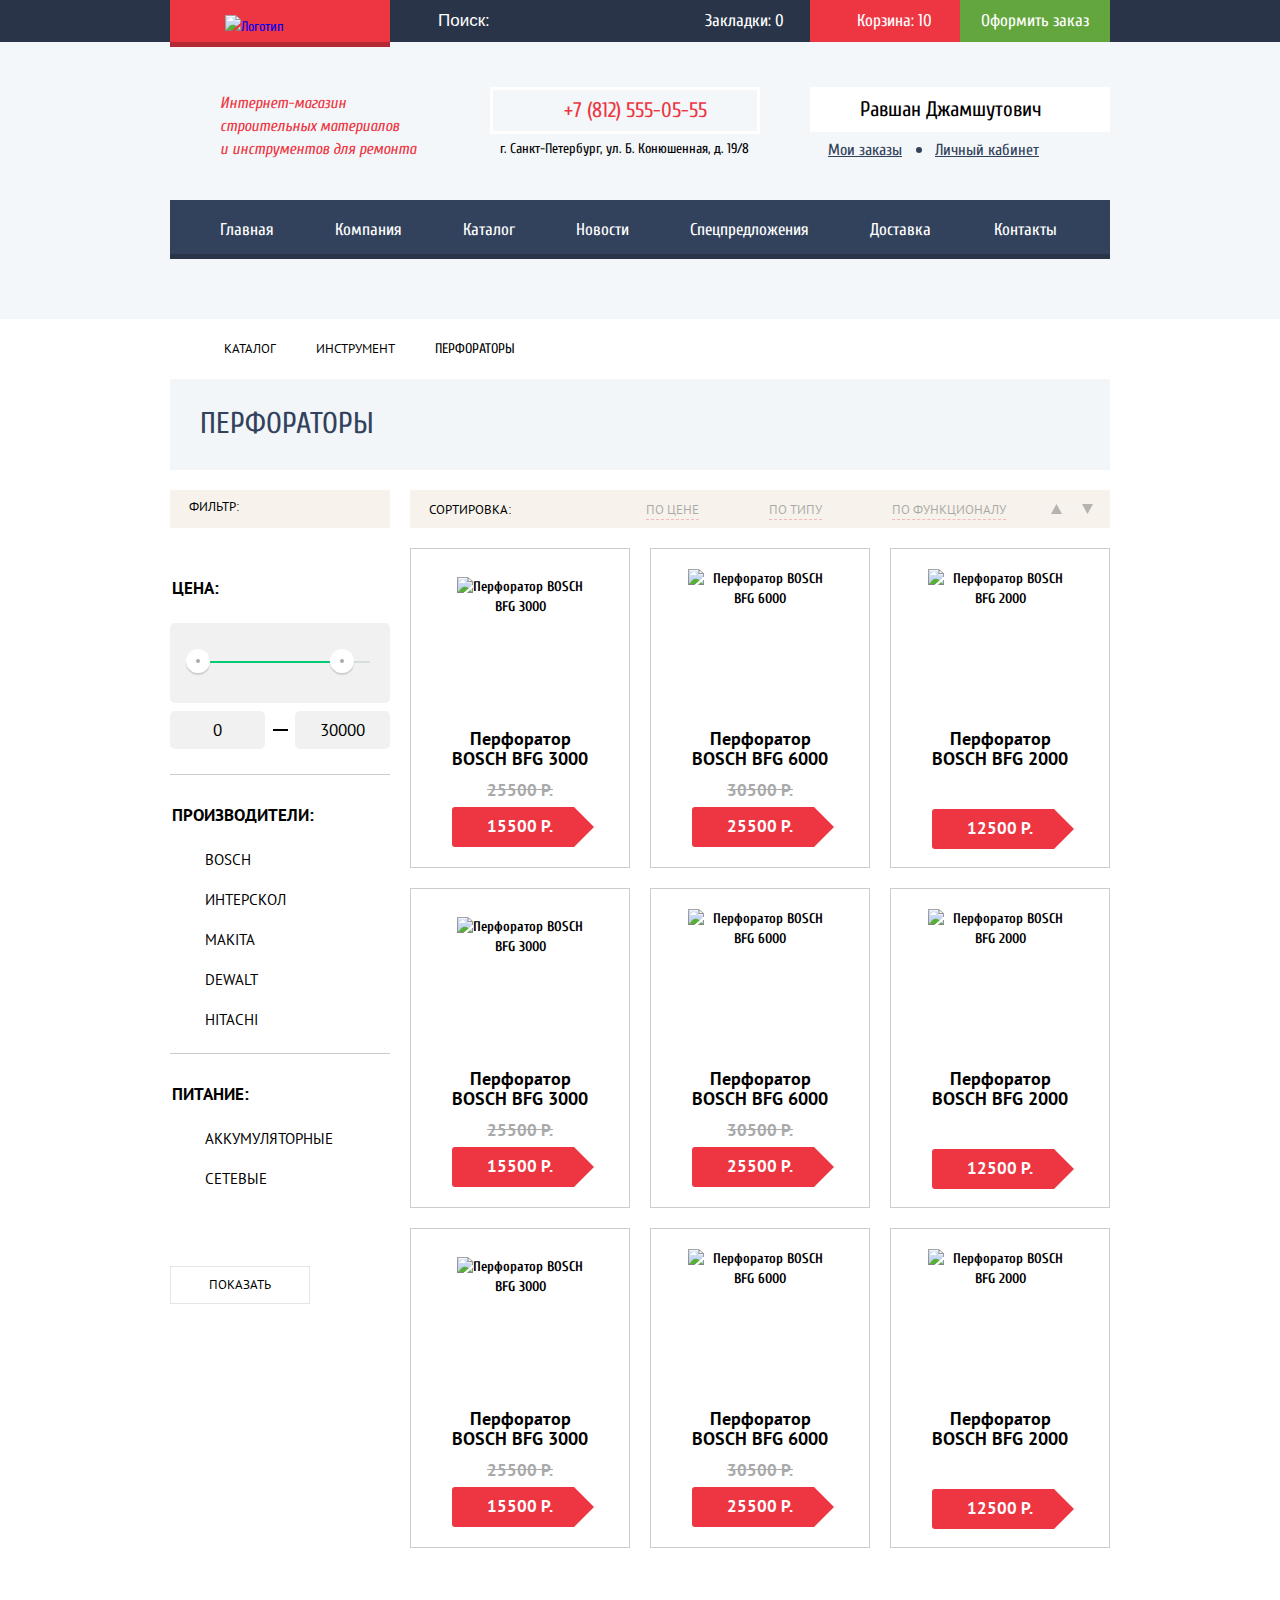
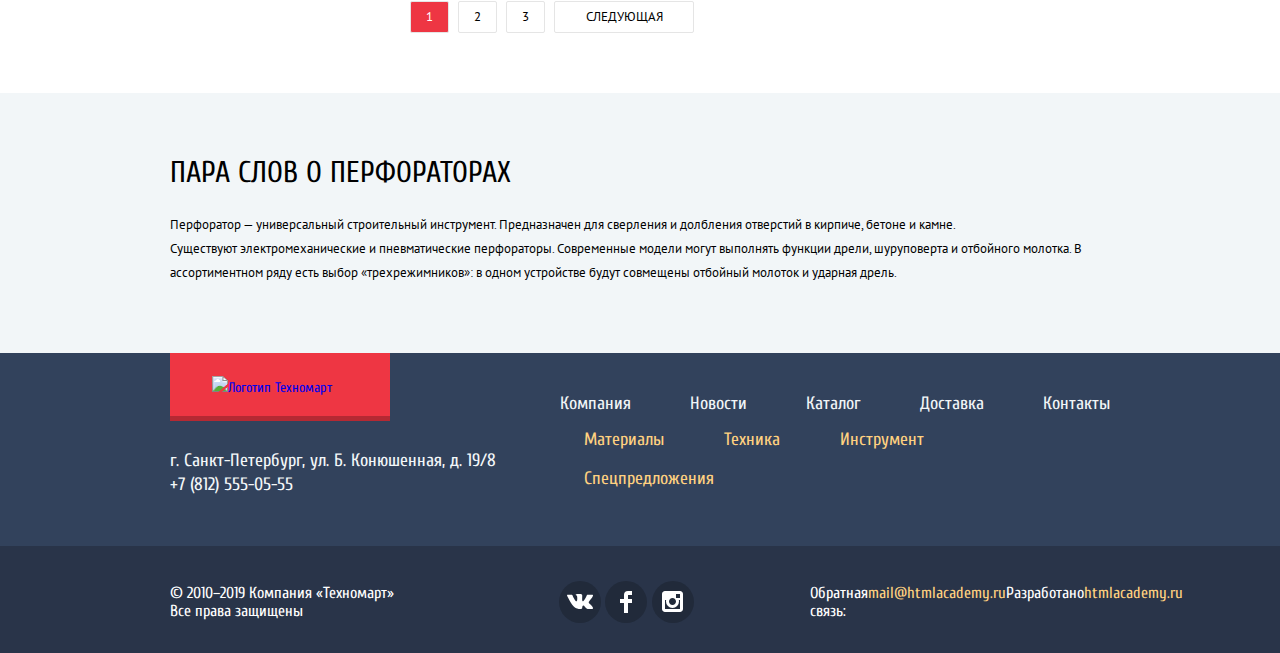
==== commit 3cdb46d1: "Fix #2" ====
--- a/catalog.html
+++ b/catalog.html
@@ -3,10 +3,9 @@
 <head>
   <meta charset="utf-8">
   <title>HTML Academy: Техномарт</title>
-  <link href="https://fonts.googleapis.com/css?family=Cuprum:400,400i,700,700i&display=swap&subset=cyrillic" rel="stylesheet">
-  <link href="https://fonts.googleapis.com/css?family=PT+Sans:400,700&display=swap" rel="stylesheet">
+  <link href="https://fonts.googleapis.com/css?family=Cuprum:400,400i,700,700i|PT+Sans:400,700&display=swap&subset=cyrillic" rel="stylesheet">
   <link href="css/normalize.css" rel="stylesheet" >
-  <link href="css/min.style.css" rel="stylesheet">
+  <link href="css/style.css" rel="stylesheet">
 </head>
   <body>
     <header class="main-header">
@@ -21,8 +20,12 @@
             	<button type="submit" class="visually-hidden search-button"></button>
             </form>
             <ul class="bookmarks-navigation reset-list">
-              <li class="button-bookmark bookmarks-item">Закладки: 0</li>
-              <li class="button-cart cart-not-empty bookmarks-item">Корзина: 10</li>
+              <li>
+                <a href="#" class="button-bookmark bookmarks-item">Закладки: 0</a>
+              </li>
+              <li>
+                <a href="#" class="button-cart bookmarks-item cart-not-empty">Корзина: 10</a>
+              </li>
               <li>
                 <a href="#" class="button-checkout bookmarks-item">Оформить заказ</a>
               </li>
@@ -35,16 +38,21 @@
           <div class="user-navigation">
             <div class="user-coordinates">
               <div class="navigation-item">
-                <h1 class="first-level-heading">Интернет-магазин<br> строительных материалов<br> и инструментов для ремонта</h1>
+                <h1 class="first-level-heading">Интернет-магазин строительных материалов<br> и инструментов для ремонта</h1>
               </div>
               <ul class="store-phone navigation-item reset-list">
                 <li><a href="tel:+7(812)555-05-55" class="header-phone">+7 (812) 555-05-55</a></li>
                 <li><p>г. Санкт-Петербург, ул. Б. Конюшенная, д. 19/8</p></li>
               </ul>
               <ul class="navigation-item reset-list">
-                <li>
-                  <a href="#" class="user-name">Равшан Джамшутович</a>
-                </li>
+                <div class="user-data">
+                  <li>
+                    <a href="#" class="user-name">Равшан Джамшутович</a>
+                  </li>
+                  <li>
+                    <a href="#" class="user-logout" aria-label="Выйти из личного кабинета"></a>
+                  </li>
+                </div>
                 <li class="user-account">
                   <a href="#">Мои заказы</a>
                   <a href="#">Личный кабинет</a>
@@ -69,7 +77,7 @@
     <main>
       <div class="container">
         <ul class="breadcrumbs reset-list">
-          <li><a href="index.html" aria-label="Перейти на главную"></a></li>
+          <li><a class="breadcrumbs-capital" href="index.html" aria-label="Перейти на главную"></a></li>
           <li><a href="catalog.html">Каталог</a></li>
           <li><a href="#">Инструмент</a></li>
           <li class="breadcrumbs-current">Перфораторы</li>
@@ -164,7 +172,7 @@
                 <div class="image centered-image">
                   <img src="img/product-bosh-bfc-3000.png" width="127" height="112" alt="Перфоратор BOSCH BFG 3000">
                 </div>
-                <h3 class="title">Перфоратор BOSCH<br> BFG 3000</h3>
+                <h3 class="title">Перфоратор BOSCH BFG 3000</h3>
                 <div class="discount">25500 Р.</div>
                 <div class="price">15500 Р.</div>
               </li>
@@ -176,7 +184,7 @@
                 <div class="image centered-image">
                   <img src="img/product-bosh-bfc-6000.png" width="144" height="128" alt="Перфоратор BOSCH BFG 6000">
                 </div>
-                <h3 class="title">Перфоратор BOSCH<br> BFG 6000</h3>
+                <h3 class="title">Перфоратор BOSCH BFG 6000</h3>
                 <div class="discount">30500 Р.</div>
                 <div class="price">25500 Р.</div>
               </li>
@@ -188,7 +196,7 @@
                 <div class="image centered-image">
                   <img src="img/product-bosh-bfc-2000.png" width="144" height="128" alt="Перфоратор BOSCH BFG 2000">
                 </div>
-                <h3 class="title">Перфоратор BOSCH<br> BFG 2000</h3>
+                <h3 class="title">Перфоратор BOSCH BFG 2000</h3>
                 <div class="price">12500 Р.</div>
               </li>
               <li class="product-item">
@@ -199,7 +207,7 @@
                 <div class="image centered-image">
                   <img src="img/product-bosh-bfc-3000.png" width="127" height="112" alt="Перфоратор BOSCH BFG 3000">
                 </div>
-                <h3 class="title">Перфоратор BOSCH<br> BFG 3000</h3>
+                <h3 class="title">Перфоратор BOSCH BFG 3000</h3>
                 <div class="discount">25500 Р.</div>
                 <div class="price">15500 Р.</div>
               </li>
@@ -211,7 +219,7 @@
                 <div class="image centered-image">
                   <img src="img/product-bosh-bfc-6000.png" width="144" height="128" alt="Перфоратор BOSCH BFG 6000">
                 </div>
-                <h3 class="title">Перфоратор BOSCH<br> BFG 6000</h3>
+                <h3 class="title">Перфоратор BOSCH BFG 6000</h3>
                 <div class="discount">30500 Р.</div>
                 <div class="price">25500 Р.</div>
               </li>
@@ -223,7 +231,7 @@
                 <div class="image centered-image">
                   <img src="img/product-bosh-bfc-2000.png" width="144" height="128" alt="Перфоратор BOSCH BFG 2000">
                 </div>
-                <h3 class="title">Перфоратор BOSCH<br> BFG 2000</h3>
+                <h3 class="title">Перфоратор BOSCH BFG 2000</h3>
                 <div class="price">12500 Р.</div>
               </li>
               <li class="product-item">
@@ -234,7 +242,7 @@
                 <div class="image centered-image">
                   <img src="img/product-bosh-bfc-3000.png" width="127" height="112" alt="Перфоратор BOSCH BFG 3000">
                 </div>
-                <h3 class="title">Перфоратор BOSCH<br> BFG 3000</h3>
+                <h3 class="title">Перфоратор BOSCH BFG 3000</h3>
                 <div class="discount">25500 Р.</div>
                 <div class="price">15500 Р.</div>
               </li>
@@ -246,7 +254,7 @@
                 <div class="image centered-image">
                   <img src="img/product-bosh-bfc-6000.png" width="144" height="128" alt="Перфоратор BOSCH BFG 6000">
                 </div>
-                <h3 class="title">Перфоратор BOSCH<br> BFG 6000</h3>
+                <h3 class="title">Перфоратор BOSCH BFG 6000</h3>
                 <div class="discount">30500 Р.</div>
                 <div class="price">25500 Р.</div>
               </li>
@@ -258,7 +266,7 @@
                 <div class="image centered-image">
                   <img src="img/product-bosh-bfc-2000.png" width="144" height="128" alt="Перфоратор BOSCH BFG 2000">
                 </div>
-                <h3 class="title">Перфоратор BOSCH<br> BFG 2000</h3>
+                <h3 class="title">Перфоратор BOSCH BFG 2000</h3>
                 <div class="price">12500 Р.</div>
               </li>
             </ul>
@@ -278,8 +286,8 @@
             <p>
               Перфоратор — универсальный строительный инструмент. Предназначен для сверления и долбления отверстий в кирпиче, бетоне и камне.<br>
               Существуют электромеханические и пневматические перфораторы. Современные модели могут выполнять функции дрели, шуруповерта и
-              отбойного молотка.<br>
-              В ассортиментном ряду есть выбор «трехрежимников»: в одном устройстве будут совмещены отбойный молоток и ударная дрель.
+              отбойного молотка. В<br>
+              ассортиментном ряду есть выбор «трехрежимников»: в одном устройстве будут совмещены отбойный молоток и ударная дрель.
             </p>
           </aside>
         </div>
@@ -321,7 +329,8 @@
           <section class="footer-social">
             <div class="footer-copyright">
               <p>© 2010–2019 Компания «Техномарт» -<br> Все права защищены</p>
+</p>
+              <p>Все права защищены</p>
             </div>
             <div class="footer-social-links">
               <ul class="reset-list">
@@ -352,13 +361,10 @@
               </ul>
             </div>
             <div class="footer-feedback">
-              <p>Обратная связь:<br>
-                <a href="mailto:mail@htmlacademy.ru">mail@htmlacademy.ru</a>
-              </p>
-              <p>
-                Разработано — <br>
-                <a href="https://htmlacademy.ru/intensive/htmlcss">htmlacademy.ru</a>
-              </p>
+              <p>Обратная связь:</p>
+              <a href="mailto:mail@htmlacademy.ru">mail@htmlacademy.ru</a>
+              <p>Разработано</p>
+              <a href="https://htmlacademy.ru/intensive/htmlcss">htmlacademy.ru</a>
             </div>
           </section>
         </div>
--- a/css/style.css
+++ b/css/style.css
@@ -0,0 +1,2041 @@
+*, *:before, *:after {
+  -webkit-box-sizing: border-box;
+     -moz-box-sizing: border-box;
+          box-sizing: border-box;
+}
+
+body {
+  margin: 0;
+  padding: 0;
+  font-family: 'Cuprum', 'Arial', sans-serif;
+  font-size: 14px;
+  line-height: 24px;
+  color: #000000;
+  background-color: #ffffff;
+}
+
+a {
+  text-decoration: none;
+}
+
+.inactive-link {
+  pointer-events: none;
+  cursor: default;
+  text-decoration: none;
+  color: black;
+}
+
+.reset-list {
+  padding: 0;
+  margin: 0;
+  list-style-type: none;
+}
+
+.second-level-heading {
+  font-size: 30px;
+  color: #32425c;
+  line-height: 30px;
+  font-weight: normal;
+  text-transform: uppercase;
+}
+
+.visually-hidden {
+  position: absolute;
+  width: 1px;
+  height: 1px;
+  margin: -1px;
+  border: 0;
+  padding: 0;
+  clip: rect(0 0 0 0);
+  overflow: hidden;
+}
+
+.centered-image {
+  display: flex;
+  align-items: center;
+  justify-content: center;
+}
+
+.button {
+  display: inline-block;
+  vertical-align: middle;
+  padding-top: 10px;
+  padding-bottom: 10px;
+  background: #EE3643;
+  font-size: 14px;
+  color: #FFFFFF;
+  text-align: center;
+  text-transform: uppercase;
+  line-height: 18px;
+}
+
+.button:hover,
+.button:focus {
+  background: #CA2C37;
+}
+
+.button:active {
+  background: #BA2732;
+}
+
+.container {
+  width: 940px;
+  margin: 0 auto;
+}
+
+.wrapper {
+  width: 100%;
+}
+
+.top-navigation-wrapper {
+  background-color: #293449;
+}
+
+.top-navigation {
+  display: flex;
+  justify-content: space-between;
+  height: 42px;
+}
+
+.navigation-logo {
+  display: flex;
+  justify-content: center;
+  align-items: center;
+  width: 220px;
+  background: #EE3643;
+  box-shadow: inset 0 -5px 0 0 rgba(0,0,0,0.24);
+}
+
+.top-navigation .navigation-logo {
+  height: 47px;
+}
+
+.navigation-logo:hover {
+  background-color: #ca2c37;
+}
+
+.navigation-logo:active {
+  background-color: #ba2732;
+}
+
+.search-form {
+  position: relative;
+  width: 270px;
+}
+
+.search-form .input-search {
+  width: 100%;
+  height: 42px;
+  border: none;
+  background: #293449;
+  padding-top: 12px;
+  padding-bottom: 12px;
+  padding-left: 48px;
+  font-size: 17px;
+  color: #000000;
+  line-height: 18px;
+  background-image: url(../img/svg/icon-search.svg);
+  background-repeat: no-repeat;
+  background-position: 16px 12px;
+}
+
+.search-form .input-search::placeholder {
+  color: #FFFFFF;
+}
+
+.search-form .input-search:hover {
+  background-color: #212a3a;
+}
+
+.search-form .input-search:focus,
+.search-form .input-search:active {
+  background-color: #ffffff;
+  background-image: url(../img/svg/icon-search-red.svg);
+  background-repeat: no-repeat;
+  background-position: 16px 12px;
+}
+
+.bookmarks-navigation {
+  display: flex;
+  justify-content: space-between;
+  width: 450px;
+}
+
+.bookmarks-navigation .bookmarks-item {
+  position: relative;
+  width: 150px;
+  display: inline-block;
+  vertical-align: middle;
+  padding-top: 12px;
+  padding-bottom: 12px;
+  font-size: 17px;
+  color: #FFFFFF;
+  line-height: 18px;
+  text-align: center;
+}
+
+.bookmarks-navigation .button-checkout {
+  background-color: #63a63e;
+  color: #FFFFFF;
+}
+
+.button-bookmark,
+.button-cart {
+  padding-left: 18px;
+}
+
+.button-bookmark::before {
+  content: '';
+  position: absolute;
+  top: 12px;
+  left: 18px;
+  width: 14px;
+  height: 16px;
+  background-image: url(../img/svg/icon-bookmark.svg);
+  background-repeat: no-repeat;
+  background-position: 0 0;
+  opacity: 0.5;
+}
+
+.button-cart::before {
+  content: '';
+  position: absolute;
+  top: 12px;
+  left: 18px;
+  width: 15px;
+  height: 15px;
+  background-image: url(../img/svg/icon-cart.svg);
+  background-repeat: no-repeat;
+  background-position: 0 0;
+  opacity: 0.5;
+}
+
+.button-bookmark:hover,
+.button-cart:hover {
+  cursor: pointer;
+  background-color: #212a3a;
+  opacity: 1;
+}
+
+.button-bookmark:active,
+.button-cart:active {
+  cursor: pointer;
+  background: #161d29;
+  opacity: 0.5;
+}
+
+.cart-not-empty {
+  background-color: #EE3643;
+}
+
+.button-checkout:hover {
+  background: #5FBB2D;
+}
+
+.button-checkout:active {
+  background: #518534;
+  opacity: 0.5;
+}
+
+.user-navigation-wrapper {
+  background-color: #f4f7f9;
+  padding-bottom: 60px;
+}
+
+.user-navigation {
+  display: flex;
+  flex-direction: column;
+}
+
+.user-coordinates {
+  display: flex;
+  justify-content: space-between;
+  align-items: flex-start;
+  padding-top: 45px;
+  padding-bottom: 34px;
+}
+
+.navigation-item {
+  position: relative;
+  width: 300px;
+}
+
+.first-level-heading {
+  width: 200px;
+  margin-top: 5px;
+  margin-bottom: 5px;
+  margin-right: auto;
+  margin-left: auto;
+  font-size: 16px;
+  color: #EE3643;
+  line-height: 23px;
+  font-style: italic;
+  font-weight: normal;
+}
+
+.store-phone .header-phone {
+  position: relative;
+  display: inline-block;
+  vertical-align: middle;
+  width: 270px;
+  padding-top: 10px;
+  padding-bottom: 10px;
+  padding-left: 20px;
+  text-align: center;
+  background: #F3F7F9;
+  border: 3px solid #FFFFFF;
+  font-size: 21px;
+  color: #EE3643;
+  line-height: 21px;
+}
+
+.header-phone::before {
+  content: '';
+  position: absolute;
+  top: 10px;
+  left: 12px;
+  width: 19px;
+  height: 19px;
+  background-image: url(../img/svg/icon-phone.svg);
+  background-repeat: no-repeat;
+  background-position: 0 0;
+}
+
+.store-phone p {
+  font-family: 'Cuprum', 'Arial', sans-serif;
+  font-size: 14px;
+  line-height: 24px;
+  margin-top: 3px;
+  margin-bottom: 0;
+  margin-left: 10px;
+}
+
+.user-buttons {
+  display: flex;
+  justify-content: space-between;
+  flex-wrap: wrap;
+}
+
+.button-user-item {
+  display: inline-block;
+  vertical-align: middle;
+  background: #ffffff;
+  padding-top: 12px;
+  padding-bottom: 12px;
+  font-size: 21px;
+  text-align: center;
+  color: #000000;
+  line-height: 21px;
+}
+
+.user-buttons .button-login {
+  position: relative;
+  width: 120px;
+  margin-left: 20px;
+  padding-left: 20px;
+}
+
+.user-buttons .button-registry {
+  width: 150px;
+}
+
+.button-login::before {
+  content: '';
+  position: absolute;
+  top: 15px;
+  left: 13px;
+  width: 20px;
+  height: 17px;
+  background-image: url(../img/svg/icon-login-blue.svg);
+  background-repeat: no-repeat;
+  background-position: 0 0;
+  opacity: 0.3;
+}
+
+.button-login:hover::before,
+.user-name:hover::before,
+.user-name:hover::after,
+.user-logout:hover {
+  opacity: 1;
+}
+
+.button-login:active::before,
+.user-name:active::before,
+.user-name:active::after,
+.user-logout:active {
+  opacity: 0.3;
+}
+
+.button-user-item:hover,
+.user-account a:hover {
+  color: #ee3643;
+}
+
+.button-user-item:active,
+.user-name:active,
+.user-account a:active {
+  color: rgb(0,0,0, 0.3);
+}
+
+.user-menu {
+  background: #32425C;
+  box-shadow: inset 0 -5px 0 0 #293449;
+}
+
+.user-menu ul {
+  display: flex;
+  flex-wrap: wrap;
+}
+
+.user-menu .user-menu-item {
+  display: inline-block;
+  vertical-align: middle;
+  padding-top: 21px;
+  padding-bottom: 21px;
+  padding-right: 31px;
+  padding-left: 30px;
+  font-size: 17px;
+  color: #FFFFFF;
+  letter-spacing: 0;
+  line-height: 17px;
+  text-align: center;
+}
+
+li:first-child .user-menu-item {
+  padding-left: 50px;
+}
+
+li:last-child .user-menu-item {
+  padding-left: 32px;
+}
+
+.user-menu-item:hover {
+  background-color: #293449;
+}
+
+.user-menu-item:active {
+  background: #1d2739;
+  opacity: 0.3;
+}
+
+.content-navigation {
+  margin-top: 60px;
+  margin-bottom: 65px;
+}
+
+.our-advantages {
+  margin-bottom: 33px;
+}
+
+.advantages-row {
+  display: flex;
+  justify-content: space-between;
+}
+
+.advantages-slider {
+  width: 620px;
+  max-height: 266px;
+  position: relative;
+  background-color: #eeeeee;
+}
+
+.advantage-arrows {
+  position: relative;
+}
+
+.arrow {
+  border: none;
+  background: none;
+  position: absolute;
+  top: 115px;
+  border-right: 2px solid #ffffff;
+  border-bottom: 2px solid #ffffff;
+  width: 32px;
+  height: 32px;
+}
+
+.arrow-left {
+  left: 30px;
+  transform: rotate(-225deg);
+}
+
+.arrow-right {
+  right: 25px;
+  transform: rotate(-45deg);
+}
+
+.arrow:hover,
+.arrow:focus,
+.arrow:active {
+  outline: none;
+  cursor: pointer;
+}
+
+.advantages-services {
+  display: flex;
+  flex-direction: column;
+}
+
+.advantages-item {
+  position: relative;
+  width: 300px;
+  padding-top: 21px;
+  padding-left: 25px;
+  min-height: 123px;
+  margin-bottom: 20px;
+}
+
+.sticker-new::before {
+  content: '';
+  position: absolute;
+  top: 0px;
+  right: 0px;
+  width: 60px;
+  height: 59px;
+  background-image: url(../img/logo-new-product.png);
+  background-repeat: no-repeat;
+  background-position: 0 0;
+}
+
+.advantages-item .advantages-title {
+  font-size: 24px;
+  color: #FFFFFF;
+  line-height: 30px;
+  font-weight: bold;
+  padding: 0;
+  margin-top: 0;
+  margin-bottom: 12px;
+}
+
+.advantages-item .button-advantages {
+  display: inline-block;
+  vertical-align: middle;
+  width: 135px;
+  padding-top: 10px;
+  padding-bottom: 10px;
+  font-size: 14px;
+  text-transform: uppercase;
+  color: #FFFFFF;
+  text-align: center;
+  line-height: 18px;
+  opacity: 0.1;
+  background: #000000;
+}
+
+.button-advantages:hover {
+  opacity: 0.2;
+  background: #000000;
+}
+
+.button-advantages:active {
+  opacity: 0.3;
+  background: #000000;
+}
+
+.advantages-materials {
+  background-color: #ffbf47;
+  background-image: url(../img/svg/icon-1.svg);
+  background-repeat: no-repeat;
+  background-position: 83% 53%;
+}
+
+.advantages-tool {
+  background-color: #3bbce3;
+  background-image: url(../img/svg/icon-2.svg);
+  background-repeat: no-repeat;
+  background-position: 87% 54%;
+}
+
+.advantages-technics {
+  background-color: #dc91d8;
+  background-image: url(../img/svg/icon-3.svg);
+  background-repeat: no-repeat;
+  background-position: 85% 50%;
+}
+
+.advantages-discounts {
+  background-color: #8ed78f;
+  background-image: url(../img/svg/icon-4.svg);
+  background-repeat: no-repeat;
+  background-position: 80% 47%;
+}
+
+.advantages-delivery {
+  background-color: #ffbf47;
+  background-image: url(../img/svg/icon-5.svg);
+  background-repeat: no-repeat;
+  background-position: 85% 50%;
+}
+
+.popular-item-section {
+  display: flex;
+  justify-content: space-between;
+  background: #f9f5f0;
+  padding-top: 30px;
+  padding-right: 25px;
+  padding-bottom: 25px;
+  padding-left: 30px;
+}
+
+.advantage-slider-controls {
+  position: absolute;
+  left: 49%;
+  bottom: 35px;
+  z-index: 100;
+  width: 100px;
+  height: 25px;
+  text-align: center;
+  font-size: 0;
+  transform: translateX(-50%);
+}
+
+.advantage-slider-controls label {
+  position: relative;
+  display: inline-block;
+  vertical-align: middle;
+  width: 10px;
+  height: 10px;
+  padding: 8px;
+  border-radius: 50%;
+  cursor: pointer;
+}
+
+.advantage-slider-controls label::after {
+  content: '';
+  position: absolute;
+  top: 8px;
+  left: 8px;
+  z-index: 1;
+  width: 10px;
+  height: 10px;
+  background: #ffffff;
+  border-radius: 50%;
+}
+
+.advantage-slider-item {
+  display: none;
+  padding-top: 25px;
+  padding-left: 25px;
+  min-height: 266px;
+}
+
+.advantage-slider-item:nth-child(1) {
+  background-image: url(../img/slider-item-02.jpg);
+  background-repeat: no-repeat;
+  background-position: 100% 0px;
+}
+
+.advantage-slider-item:nth-child(2) {
+  background-image: url(../img/slider-item-01.jpg);
+  background-repeat: no-repeat;
+  background-position: 100% 0px;
+}
+
+#advantage-1:checked ~ .advantage-slider-list .advantage-slider-item:nth-child(1) {
+  display: block;
+}
+
+#advantage-2:checked ~ .advantage-slider-list .advantage-slider-item:nth-child(2) {
+  display: block;
+}
+
+#advantage-1:checked ~ .advantage-slider-controls .advantage-controls-item--1::before,
+#advantage-2:checked ~ .advantage-slider-controls .advantage-controls-item--2::before {
+  content: '';
+  position: absolute;
+  left: 64%;
+  top: 65%;
+  z-index: 2;
+  width: 6px;
+  height: 6px;
+  background: red;
+  border-radius: 50%;
+}
+
+.advantage-slider-item h3 {
+  max-width: 380px;
+  margin-top: 0;
+  margin-bottom: 0px;
+  font-size: 36px;
+  color: #FFFFFF;
+  letter-spacing: 0;
+  line-height: 36px;
+  text-transform: uppercase;
+}
+
+.advantage-slider-item p {
+  max-width: 430px;
+  margin: 0;
+  margin-bottom: 10px;
+  font-family: 'Cuprum', 'Arial', sans-serif;
+  font-size: 18px;
+  color: #FFFFFF;
+  line-height: 24px;
+}
+
+
+
+.advantage-slider-item .button {
+  position: absolute;
+  width: 195px;
+  bottom: 22px;
+}
+
+.popular-item-section .second-level-heading {
+  padding: 0;
+  margin: 0;
+}
+
+.button-popular {
+  width: 250px;
+  margin-top: -5px;
+}
+
+.popular-products-row {
+  margin-top: 20px;
+}
+
+.product-list {
+  display: flex;
+  justify-content: space-between;
+  flex-wrap: wrap;
+}
+
+.product-item {
+  display: flex;
+  flex-direction: column;
+  justify-content: flex-start;
+  align-items: center;
+  position: relative;
+  width: 220px;
+  margin-bottom: 20px;
+  line-height: 20px;
+  font-weight: bold;
+  text-align: center;
+  border: 1px solid #ccc;
+}
+
+.sticker-new-product::before {
+  content: '';
+  position: absolute;
+  top: 0px;
+  right: 0;
+  width: 60px;
+  height: 59px;
+  background-image: url(../img/logo-new-product.png);
+  background-repeat: no-repeat;
+  background-position: 0 0;
+}
+
+.product-item .actions {
+  position: absolute;
+  top: 0;
+  left: 0;
+  width: 218px;
+  height: 88px;
+  padding-top: 40px;
+  padding-bottom: 40px;
+  padding-right: 0;
+  padding-left: 0;
+  background-color: rgba(255,255,255);
+  z-index: 10;
+}
+
+.actions .buy,
+.actions .bookmark {
+  display: block;
+  width: 129px;
+  margin: 0 auto;
+  margin-bottom: 7px;
+  padding-top: 7px;
+  padding-bottom: 7px;
+  padding-right: 0;
+  padding-left: 0;
+  background-color: #63a63e;
+  border: 3px solid #63a63e;
+  border-bottom-color: #367315;
+  border-radius:3px;
+  color: #ffffff;
+  font-size: 14px;
+  line-height: 18px;
+  text-decoration: none;
+  text-transform: uppercase;
+}
+
+.actions .buy:hover {
+  background: #5FBB2D;
+  border-color: #5FBB2D;
+  border-bottom-color: #367315;
+}
+
+.actions .buy:active {
+  background: #518534;
+  border-color: #518534;
+}
+
+.actions .bookmark:hover {
+  border: 3px solid #32425C;
+}
+
+.actions .bookmark:active {
+  opacity: 0.3;
+  border: 3px solid #32425C;
+}
+
+.actions .bookmark {
+  color: #32425c;
+  background: #ffffff;
+  border-bottom-color: #63a63e;
+}
+
+.product-item .actions {
+  display: none;
+}
+
+.product-item:hover .actions {
+  display: block;
+}
+
+.product-item:hover .image {
+  opacity: 0;
+}
+
+.product-item:hover {
+  background: #FFFFFF;
+  box-shadow: 0 10px 25px 0 rgba(41,52,73,0.50);
+}
+
+.product-item .image {
+  width: 218px;
+  height: 168px;
+}
+
+.product-item .image img {
+  max-width: 100%;
+}
+
+.product-item .title {
+  max-width: 160px;
+  font-family: 'PT Sans', 'Arial', sans-serif;
+  font-weight: bold;
+  font-size: 18px;
+  line-height: 20px;
+  color: #000000;
+  text-transform: capitalize;
+  min-height: 40px;
+  padding: 0;
+  margin-bottom: 0px;
+  margin-top: 12px;
+}
+
+.product-item .discount {
+  font-family: 'PT Sans', 'Arial', sans-serif;
+  font-weight: bold;
+  font-size: 17px;
+  line-height: 18px;
+  color: #a9a9a9;
+  text-decoration: line-through;
+  margin-top: 12px;
+  margin-bottom: 0px;
+}
+
+.product-item .price {
+  position: relative;
+  font-family: 'PT Sans', 'Arial', sans-serif;
+  font-size: 17px;
+  line-height: 18px;
+  color: #ffffff;
+  background: #ee3643;
+  border-radius: 3px;
+  margin-top: 8px;
+  margin-bottom: 18px;
+  padding-top: 10px;
+  padding-right: 35px;
+  padding-bottom: 12px;
+  padding-left: 35px;
+}
+
+.product-item .price:after {
+  content: '';
+  position: absolute;
+  top: 0;
+  right: -26px;
+  width: 0;
+  height: 0;
+  border: 20px solid #ffffff;
+  border-left-color: #ee3643;
+}
+
+.product-item .title + .price {
+  margin-top: 40px;
+}
+
+.manufacturers-list {
+  margin-top: 22px;
+}
+
+.manufacturers-list ul {
+  display: flex;
+  justify-content: space-between;
+  flex-wrap: wrap;
+}
+
+.manufacturer-item {
+  width: 220px;
+  min-height: 145px;
+  border: 1px solid #eaeaea;
+  margin-bottom: 20px;
+  cursor: pointer;
+}
+
+.manufacturer-item img {
+  max-width: 100%;
+}
+
+.manufacturer-item:hover,
+.manufacturer-item:active {
+  box-shadow: 0 10px 25px 0 rgba(41,52,73,0.50);
+}
+
+.manufacturer-item:active img {
+  opacity: 0.3;
+}
+
+.services-navigation-wrapper {
+  background-color: #f4f8f9;
+  padding-top: 40px;
+}
+
+.our-services-intro .second-level-heading {
+  margin-bottom: 25px;
+}
+
+.our-services-intro p {
+  font-family: 'PT Sans', 'Arial', sans-serif;
+  font-size: 13px;
+  color: #000000;
+  line-height: 24px;
+  margin: 0;
+  padding: 0;
+}
+
+.our-services-tabs {
+  display: flex;
+  justify-content: space-between;
+  padding-top: 70px;
+  max-height: 352px;
+}
+
+.our-services-tabs .tabs-menu {
+  width: 240px;
+  position: relative;
+}
+
+ul.tabs-menu::before {
+  content: '';
+  position: absolute;
+  top: -40px;
+  right: 0px;
+  width: 10px;
+  height: 279px;
+  background-image: url(../img/our-services-shadow.png);
+  background-repeat: no-repeat;
+  background-position: 0 0;
+}
+
+.our-services-tabs .tabs-content {
+  width: 620px;
+}
+
+.tabs-menu label {
+  display: block;
+  width: 100%;
+  font-size: 21px;
+  font-weight: bold;
+  color: #ffffff;
+  line-height: 30px;
+  padding-top: 13px;
+  padding-left: 22px;
+  padding-bottom: 18px;
+  background: #32425C;
+  box-shadow: 0 1px 0 0 #293449, inset 0 1px 0 0 #405069;
+  cursor: pointer;
+}
+
+.tabs-menu label:hover {
+  background: #293449;
+}
+
+.tab-content-title {
+  max-width: 380px;
+  font-size: 36px;
+  color: #32425c;
+  line-height: 36px;
+  font-weight: normal;
+  text-transform: uppercase;
+  margin-bottom: 22px;
+  padding: 0;
+  margin-top: 0;
+}
+
+.tab-button {
+  display: inline-block;
+  vertical-align: middle;
+  padding-top: 10px;
+  padding-bottom: 10px;
+  font-size: 14px;
+  color: #FFFFFF;
+  text-align: center;
+  line-height: 18px;
+  text-transform: uppercase;
+  background-color: #ee3643;
+}
+
+.tab-content-text {
+  font-family: 'PT Sans', 'Arial', sans-serif;
+  max-width: 385px;
+  margin-top: 0;
+  margin-bottom: 0;
+  font-size: 13px;
+  color: #000000;
+  line-height: 24px;
+}
+
+.tab-content-item {
+  display: none;
+  height: 282px;
+  background-color: #f4f8f9;
+  overflow: hidden;
+}
+
+.tab-content-item:nth-child(1) {
+  background-image: url(../img/our-services-01-delivery.png);
+  background-repeat: no-repeat;
+  background-position: 151px 21px;
+}
+
+.tab-content-item:nth-child(2) {
+  background-image: url(../img/our-services-02-guarantee.png);
+  background-repeat: no-repeat;
+  background-position: 230px 0px;
+}
+
+.tab-content-item:nth-child(3) {
+  background-image: url(../img/our-services-03-loan.png);
+  background-repeat: no-repeat;
+  background-position: 155px 0px;
+}
+
+.button-tab {
+  width: 195px;
+  margin-top: 30px;
+}
+
+#service-1:checked ~ .tabs-content .tab-content-item:nth-child(1) {
+  display: block;
+}
+
+#service-2:checked ~ .tabs-content .tab-content-item:nth-child(2) {
+  display: block;
+}
+
+#service-3:checked ~ .tabs-content .tab-content-item:nth-child(3) {
+  display: block;
+}
+
+#service-1:checked ~ .tabs-menu .slider-service-item--1,
+#service-2:checked ~ .tabs-menu .slider-service-item--2,
+#service-3:checked ~ .tabs-menu .slider-service-item--3 {
+  background: #ffffff;
+  color: #32425C;
+  box-shadow: 0 1px 0 0 #FFFFFF;
+}
+
+.company-info {
+  position: relative;
+  display: flex;
+  justify-content: space-between;
+  min-height: 396px;
+  margin-top: 55px;
+  margin-bottom: 86px;
+}
+
+.company-info .company-about {
+  width: 560px;
+}
+
+.company-info .company-contacts {
+  width: 300px;
+}
+
+.company-contacts h2 + p {
+  margin: 0;
+}
+
+.button-write-us,
+.button-company {
+  position: absolute;
+  bottom: 0;
+}
+
+.button-write-us {
+  width: 300px;
+}
+
+.button-company {
+  width: 220px;
+}
+
+.company-info .second-level-heading {
+  color: #000000;
+  margin-bottom: 26px;
+}
+
+.company-features  {
+  position: relative;
+  margin-left: 20px;
+}
+
+.company-info p {
+  font-family: 'PT Sans', 'Arial', sans-serif;
+  font-size: 13px;
+  color: #000000;
+  line-height: 24px;
+  margin-bottom: 24px;
+}
+
+.company-about p:nth-child(3) {
+  margin-bottom: -15px;
+}
+
+.company-features li {
+  position: relative;
+  font-size: 18px;
+  color: #000000;
+  line-height: 20px;
+  margin-bottom: 20px;
+  margin-left: 15px;
+}
+
+.company-features li::before {
+  content: '';
+  position: absolute;
+  top: 7px;
+  left: -35px;
+  width: 25px;
+  height: 2px;
+  background: #ee3643;
+}
+
+.company-map {
+  margin-top: 30px;
+}
+
+.company-map:hover {
+  cursor: pointer;
+}
+
+.footer-navigation-wrapper {
+  background-color: #32425c;
+  padding-bottom: 48px;
+}
+
+.footer-first-row {
+  display: flex;
+  justify-content: space-between;
+}
+
+.footer-second-row {
+  display: flex;
+  justify-content: space-between;
+}
+
+.footer-first-row .navigation-logo {
+  height: 68px;
+}
+
+.footer-menu {
+  width: 550px;
+  display: flex;
+  justify-content: flex-start;
+  align-items: center;
+  flex-wrap: wrap;
+}
+
+.footer-navigation .footer-menu-item {
+  display: inline-block;
+  vertical-align: middle;
+  font-size: 18px;
+  line-height: 24px;
+}
+
+.footer-first-row .footer-menu-item {
+  color: #F1F5F7;
+  padding-top: 34px;
+  padding-right: 59px;
+}
+
+li:last-child .footer-menu-item {
+  padding-right: 0;
+}
+
+.footer-second-row .footer-menu-item  {
+  padding-right: 36px;
+  padding-left: 24px;
+  color: #FFD180;
+}
+
+.footer-address {
+  width: 380px;
+}
+
+.footer-phone,
+.footer-coordinates {
+  font-family: 'Cuprum', 'Arial', sans-serif;
+  font-size: 18px;
+  line-height: 24px;
+  color: #F3F7F9;
+}
+
+.footer-coordinates {
+  margin-top: 28px;
+  margin-bottom: 0;
+}
+
+.footer-menu-item:hover {
+  text-decoration: underline;
+}
+
+.footer-menu-item:active {
+  text-decoration: none;
+  opacity: 0.5;
+}
+
+.footer-social-wrapper {
+  background-color: #293449;
+  padding-top: 35px;
+  padding-bottom: 30px;
+}
+
+.footer-social {
+  display: flex;
+  justify-content: space-between;
+  align-items: center;
+}
+
+.footer-social p,
+.footer-social a {
+  font-family: 'Cuprum', 'Arial', sans-serif;
+  font-size: 16px;
+  color: #FFFFFF;
+  line-height: 18px;
+  padding: 0;
+  margin: 0;
+}
+
+.footer-social a {
+  color: #ffd180;
+}
+
+.footer-copyright {
+  width: 230px;
+}
+
+.footer-social-links {
+  width: 140px;
+  margin-left: 47px;
+}
+
+.footer-social-links ul {
+  display: flex;
+  flex-wrap: wrap;
+  justify-content: space-between;
+  width: 135px;
+}
+
+.social-button {
+  width: 42px;
+  height: 42px;
+  border-radius: 50%;
+  background-color: #212A3A;
+}
+
+.social-button:hover,
+.social-button:focus {
+  background-color: #ffffff;
+}
+
+.social-button:hover,
+.social-button:focus {
+  background-color: #ee3643;
+}
+
+.footer-feedback {
+  display: flex;
+  justify-content: space-between;
+  width: 300px;
+}
+
+.footer-feedback-row:first-child {
+  width: 150px;
+}
+
+.footer-feedback-row:last-child {
+  width: 110px;
+}
+
+.footer-feedback p:first-child {
+  width: 150px;
+}
+
+.footer-feedback p:last-child {
+  width: 115px;
+}
+
+.footer-feedback a:hover {
+  text-decoration: underline;
+}
+
+.footer-feedback a:active {
+  text-decoration: none;
+  color: #ee3643;
+}
+
+.user-data {
+  background-color: #ffffff;
+  display: flex;
+  justify-content: space-around;
+  align-items: center;
+}
+
+.user-name {
+  font-family: 'Cuprum', 'Arial', sans-serif;
+  display: inline-block;
+  vertical-align: middle;
+  width: 240px;
+  padding-top: 12px;
+  padding-right: 18px;
+  padding-bottom: 12px;
+  text-align: right;
+  font-size: 21px;
+  color: #000000;
+  line-height: 21px;
+}
+
+.user-name::before {
+  content: '';
+  position: absolute;
+  top: 14px;
+  left: 14px;
+  width: 20px;
+  height: 18px;
+  background-image: url(../img/svg/icon-user-blue.svg);
+  background-repeat: no-repeat;
+  background-position: 0 0;
+  opacity: 0.3;
+}
+
+.user-logout {
+  display: inline-block;
+  vertical-align: middle;
+  width: 20px;
+  height: 17px;
+  background-image: url(../img/svg/icon-logout-blue.svg);
+  background-repeat: no-repeat;
+  background-position: 0px 0;
+  opacity: 0.3;
+}
+
+.user-account {
+  position: absolute;
+  font-size: 0;
+  padding-top: 6px;
+}
+
+.user-account a {
+  display: inline-block;
+  vertical-align: middle;
+  font-size: 16px;
+  color: #32425C;
+  line-height: 18px;
+  text-decoration: underline;
+  margin-left: 18px;
+}
+
+.user-account a:last-child {
+  margin-left: 33px;
+}
+
+.user-account a:first-child::after {
+  content: '';
+  position: absolute;
+  top: 15px;
+  left: 106px;
+  width: 6px;
+  height: 6px;
+  border-radius: 50%;
+  background: #32425C;
+}
+
+.breadcrumbs {
+  display: flex;
+  justify-content: flex-start;
+  flex-wrap: wrap;
+  padding-top: 18px;
+  padding-bottom: 18px;
+}
+
+.breadcrumbs li {
+  position: relative;
+  margin-right: 40px;
+}
+
+.breadcrumbs li:last-child {
+  margin-right: 0;
+  text-transform: uppercase;
+}
+
+.breadcrumbs-capital {
+  display: inline-block;
+  vertical-align: middle;
+  width: 14px;
+  height: 14px;
+  background-image: url(../img/svg/icon-home.svg);
+  background-repeat: no-repeat;
+  background-position: 0px 0px;
+}
+
+.breadcrumbs li::after {
+  content: '';
+  position: absolute;
+  top: 5px;
+  right: -26px;
+  width: 8px;
+  height: 12px;
+  background-image: url(../img/svg/icon-right-small.svg);
+  background-repeat: no-repeat;
+  background-position: 0 0;
+}
+
+.breadcrumbs a {
+  font-family: 'PT Sans', 'Arial', sans-serif;
+  font-size: 13px;
+  color: #000000;
+  line-height: 18px;
+  text-transform: uppercase;
+}
+
+.breadcrumbs a:hover,
+.breadcrumbs a:focus {
+  text-decoration: underline;
+}
+
+.breadcrumbs-current::after {
+  display: none;
+}
+
+.catalog-title-wrapper {
+  background-color: #f2f6f8;
+  padding-top: 30px;
+  padding-bottom: 31px;
+  padding-left: 30px;
+}
+
+.catalog-title-wrapper .second-level-heading {
+  padding: 0;
+  margin: 0;
+}
+
+.filter-navigation {
+  margin-top: 20px;
+  margin-bottom: 33px;
+}
+
+.filter-row {
+  display: flex;
+  justify-content: space-between;
+}
+
+.filter-row:first-child {
+  margin-bottom: 20px;
+}
+
+.filter-left-column {
+  width: 220px;
+}
+
+.filter-right-column {
+  width: 700px;
+}
+
+.filter-coloured-column {
+  padding-left: 19px;
+  padding-right: 17px;
+  padding-top: 8px;
+  padding-bottom: 6px;
+  background-color: #f7f3ec;
+}
+
+.filter-sorted-column {
+  display: flex;
+  justify-content: space-between;
+  align-items: center;
+}
+
+.filter-row h5 {
+  font-family: 'PT Sans', 'Arial', sans-serif;
+  font-size: 13px;
+  line-height: 18px;
+  color: #000000;
+  font-weight: normal;
+  text-transform: uppercase;
+  margin: 0;
+  padding: 0;
+  margin-right: auto;
+}
+
+.filter-row .sort-item {
+  display: inline-block;
+  vertical-align: middle;
+  opacity: 0.3;
+  margin-right: 70px;
+  border-bottom: 1px dashed #EE3643;
+  font-family: 'PT Sans', 'Arial', sans-serif;
+  font-size: 13px;
+  color: #000000;
+  line-height: 18px;
+  text-transform: uppercase;
+}
+
+.filter-row .sort-item:nth-child(4) {
+  margin-right: 45px;
+}
+
+.filter-row .sort-item:hover {
+  opacity: 1;
+  border-bottom: 1px solid #EE3643;
+}
+
+.filter-row .sort-item:active {
+  color: #EE3643;
+  border: none;
+  opacity: 1;
+}
+
+.filter-row .sort-item-up {
+  margin-right: 20px;
+}
+
+.filter-row .sort-item-up,
+.filter-row .sort-item-down {
+  opacity: 0.3;
+}
+
+.filter-row .sort-item-up:hover,
+.filter-row .sort-item-down:hover {
+  opacity: 1;
+}
+
+.sort-item-up path:active,
+.sort-item-down path:active {
+  fill: #EE3643;
+  opacity: 1;
+}
+
+.filter-form .filter-item {
+  border: none;
+  padding: 0;
+  margin: 0;
+  border-bottom: 1px solid #ccc;
+  padding-bottom: 25px;
+}
+
+.filter-form legend {
+  padding-top: 25px;
+  padding-bottom: 20px;
+  font-family: 'PT Sans', 'Arial', sans-serif;
+  font-size: 17px;
+  line-height: 30px;
+  font-weight: bold;
+  text-transform: uppercase;
+}
+
+.filter-item:nth-child(2) {
+  padding-bottom: 3px;
+}
+
+.filter-item:nth-child(3) {
+  border-bottom: none;
+}
+
+.range-filter {
+  width: 100%;
+  margin-top: 20px;
+}
+
+.range-controls {
+  position: relative;
+  height: 80px;
+  margin-bottom: 8px;
+  padding-top: 38px;
+  padding-right: 20px;
+  padding-left: 20px;
+  background-color: #f1f1f1;
+  border-radius: 5px;
+}
+
+.range-controls .scale {
+  height: 2px;
+  background: #d7dcde;
+}
+
+.range-controls .bar {
+  width: 85%;
+  height: 2px;
+  margin-left: 0;
+  background: #00ca74;
+}
+
+.range-controls .toggle {
+  position: absolute;
+  top: 26px;
+  left: 0;
+  width: 4px;
+  height: 4px;
+  padding: 0;
+  border: 10px solid #ffffff;
+  background-color: #ababab;
+  box-shadow: 0 2px 1px 0 #cfcfcf;
+  border-radius: 50%;
+  cursor: pointer;
+  box-sizing: content-box;
+}
+
+.range-controls .toggle-min {
+  left: 16px;
+}
+
+.range-controls .toggle-max {
+  left: 160px;
+}
+
+.price-controls {
+  font-size: 0;
+}
+
+.price-controls label {
+  position: relative;
+  display: inline-block;
+  vertical-align: middle;
+  font-size: 16px;
+}
+
+.price-controls input {
+  width: 95px;
+  padding-top: 10px;
+  padding-bottom: 10px;
+  font-family: 'PT Sans', 'Arial', sans-serif;
+  font-size: 17px;
+  line-height: 18px;
+  text-align: center;
+  color: #000000;
+  border: none;
+  border-radius: 5px;
+  background: #f1f1f1;
+}
+
+.min-price::after {
+  content: '';
+  position: absolute;
+  top: 18px;
+  left: 103px;
+  width: 15px;
+  height: 2px;
+  background: #000000;
+}
+
+.min-price {
+  margin-right: 15px;
+}
+
+.filter-option {
+  margin-bottom: 20px;
+  padding-left: 35px;
+}
+
+.filter-option label {
+  position: relative;
+  display: block;
+  cursor: pointer;
+  user-select: none;
+  font-family: 'PT Sans', 'Arial', sans-serif;
+  font-size: 15px;
+  color: #000000;
+  line-height: 20px;
+  text-transform: uppercase;
+}
+
+.filter-input-checkbox + label::before {
+  content: '';
+  position: absolute;
+  left: -36px;
+  top: 0;
+  width: 23px;
+  height: 23px;
+  background-image: url(../img/svg/checkbox-off.svg);
+  background-repeat: no-repeat;
+  background-position: 0 0;
+  opacity: 0.6;
+}
+
+.filter-input-checkbox:checked + label::after {
+  content: '';
+  position: absolute;
+  top: 0px;
+  left: -36px;
+  width: 27px;
+  height: 23px;
+  background-image: url(../img/svg/checkbox-on.svg);
+  background-repeat: no-repeat;
+  background-position: 0 0;
+  opacity: 0.6;
+}
+
+.filter-input:hover + label::before,
+.filter-input:focus + label::after {
+  opacity: 1;
+}
+
+.filter-input:disabled + label::before,
+.filter-input:disabled + label::after {
+  opacity: 0.3;
+}
+
+.filter-input-radio + label::before {
+  content: '';
+  position: absolute;
+  left: -36px;
+  top: -3px;
+  width: 25px;
+  height: 25px;
+  background-image: url(../img/svg/radio-off.svg);
+  background-repeat: no-repeat;
+  background-position: 0 0;
+  opacity: 0.6;
+}
+
+.filter-input-radio:checked + label::after {
+  content: '';
+  position: absolute;
+  top: -3px;
+  left: -36px;
+  width: 25px;
+  height: 25px;
+  background-image: url(../img/svg/radio-on.svg);
+  background-repeat: no-repeat;
+  background-position: 0 0;
+  opacity: 0.6;
+}
+
+.filter-button {
+  width: 140px;
+  display: inline-block;
+  vertical-align: middle;
+  margin-top: 32px;
+  padding-top: 9px;
+  padding-bottom: 9px;
+  font-family: 'PT Sans', 'Arial', sans-serif;
+  font-size: 13px;
+  text-align: center;
+  line-height: 18px;
+  color: #000000;
+  vertical-align: middle;
+  text-transform: uppercase;
+  background: #FFFFFF;
+  border: 1px solid #E5E5E5;
+  cursor: pointer;
+}
+
+.pagination-list {
+  display: flex;
+  flex-wrap: wrap;
+  margin-left: 240px;
+  margin-bottom: 60px;
+}
+
+.pagination-item {
+  display: inline-block;
+  vertical-align: middle;
+  padding-top: 6px;
+  padding-bottom: 6px;
+  padding-right: 15px;
+  padding-left: 15px;
+  margin-right: 9px;
+  font-family: 'PT Sans', 'Arial', sans-serif;
+  font-size: 13px;
+  line-height: 18px;
+  color: #000000;
+  background-color: #ffffff;
+  background: #FFFFFF;
+  border: 1px solid #E5E5E5;
+  border-radius: 2px;
+  text-transform: uppercase;
+  text-align: center;
+}
+
+.pagination-item-current {
+  background-color: #ee3643;
+  color: #ffffff;
+}
+
+.pagination-item-next {
+  width: 140px;
+  padding-right: 0;
+  padding-left: 0;
+}
+
+.pagination-item:hover {
+  border: 1px solid #BDC6CA;
+}
+
+.pagination-item:active {
+  border: 1px solid #ee3643;
+}
+
+li:last-child .pagination-item {
+  margin-right: 0;
+}
+
+.section-description-wrapper {
+  background-color: #f2f6f8;
+  padding-top: 40px;
+  padding-bottom: 55px;
+}
+
+.seo-text .second-level-heading {
+  color: #000000;
+}
+
+.seo-text p {
+  font-family: 'PT Sans', 'Arial', sans-serif;
+  font-size: 13px;
+  color: #000000;
+  line-height: 24px;
+}
+
+.hidden {
+  display: none;
+}
+
+.modal-wrapper {
+  position: fixed;
+  z-index: 777;
+  left: 0;
+  top: 0;
+  width: 100%;
+  height: 100%;
+  overflow: auto;
+  background-color: rgba(0,0,0,0.8);
+}
+
+@keyframes bounce {
+  from {
+      top: 5%;
+  }
+  to {
+      top: 55%;
+  }
+}
+
+.modal {
+  position: fixed;
+  top: 50%;
+  left: 50%;
+  transform: translate(-50%, -50%);
+  background-color: #ffffff;
+  z-index: 888;
+  animation: bounce 0.6s;
+}
+
+.write-us {
+  width: 620px;
+  border-top: 7px solid #EE3643;
+  box-shadow: 0 20px 40px 0 rgba(0,0,0,0.75);
+}
+
+.modal-close {
+  position: absolute;
+  top: 10px;
+  right: 10px;
+  width: 21px;
+  height: 21px;
+  background-color: transparent;
+  border: 0;
+  cursor: pointer;
+  z-index: 5;
+}
+
+.modal-close::before,
+.modal-close::after {
+  content: '';
+  position: absolute;
+  top: 8px;
+  left: 0px;
+  width: 25px;
+  height: 4px;
+  background-color: #EE3643;
+}
+
+.modal-close::before {
+  transform: rotate(45deg);
+}
+
+.modal-close::after {
+  transform: rotate(-45deg);
+}
+
+.write-us-form .modal-row:first-child {
+  display: flex;
+  justify-content: space-between;
+}
+
+.write-us-form .modal-item {
+  width: 220px;
+}
+
+.write-us-form .modal-row:first-child {
+  padding-top: 45px;
+}
+
+.write-us-form .modal-row {
+  padding-left: 80px;
+  padding-right: 80px;
+  padding-bottom: 20px;
+}
+
+.write-us-form label {
+  display: block;
+  font-family: 'Cuprum', 'Arial', sans-serif;
+  font-size: 18px;
+  line-height: 18px;
+  margin-bottom: 10px;
+}
+
+.write-us-form input[type="text"],
+.write-us-form input[type="email"],
+.user-text {
+  width: 100%;
+  background: #FFFFFF;
+  border: 2px solid #DEE3E4;
+  border-radius: 2px;
+  padding-top: 9px;
+  padding-left: 16px;
+  padding-bottom: 9px;
+  font-family: 'PT Sans', 'Arial', sans-serif;
+  font-size: 13px;
+  color: #A9A9A9;
+  line-height: 18px;
+}
+
+.write-us-form input[type="text"]:focus,
+.write-us-form input[type="email"]:focus,
+.user-text:focus {
+  outline: none;
+  border: 2px solid #EE3643;
+}
+
+.write-us-form .user-text {
+  height: 114px;
+}
+
+.write-us-form .modal-row:nth-child(2) {
+  padding-bottom: 35px;
+}
+
+.write-us-form .modal-row:last-child {
+  padding-top: 37px;
+  padding-bottom: 37px;
+  background: #F4F4F4;
+}
+
+.write-us-form .button-submit {
+  width: 100%;
+  border: none;
+}
+
+.modal-map {
+  width: 940px;
+  height: 422px;
+  box-shadow: 0 20px 40px 0 rgba(0,0,0,0.75);
+}
+
+.modal-map-image iframe {
+  position: relative;
+  z-index: 2;
+}
+
+.modal-map-image p {
+  position: absolute;
+  top: 0;
+  left: 0;
+  z-index: 1;
+  margin: 0;
+}
+
+.modal-map-image img {
+  max-width: 100%;
+}
+
+.modal-product {
+  border-top: 7px solid #EE3643;
+  width: 620px;
+  box-shadow: 0 20px 40px 0 rgba(41,52,73,0.75);
+}
+
+.modal-product-container .added-product-title {
+  position: relative;
+  padding-top: 40px;
+  padding-bottom: 40px;
+  padding-left: 80px;
+  padding-right: 80px;
+}
+
+.added-product-title h2 {
+  margin-left: 55px;
+  font-size: 30px;
+  line-height: 30px;
+  color: #000000;
+  text-align: center;
+}
+
+.added-product-title h2::before {
+  content: '';
+  position: absolute;
+  top: 45px;
+  left: 80px;
+  width: 66px;
+  height: 66px;
+  background-image: url(../img/svg/icon-mark.svg);
+  background-repeat: no-repeat;
+  background-position: 0 0;
+}
+
+.modal-product-container .modal-row {
+  display: flex;
+  justify-content: space-between;
+  background-color: #f1f1f1;
+  padding-top: 45px;
+  padding-bottom: 35px;
+  padding-left: 80px;
+  padding-right: 80px;
+}
+
+.modal-row .button-place-order,
+.modal-row .button-go-shopping {
+  width: 220px;
+}
+
+.modal-row .button-go-shopping {
+  color: #000000;
+  background-color: #ffffff;
+}
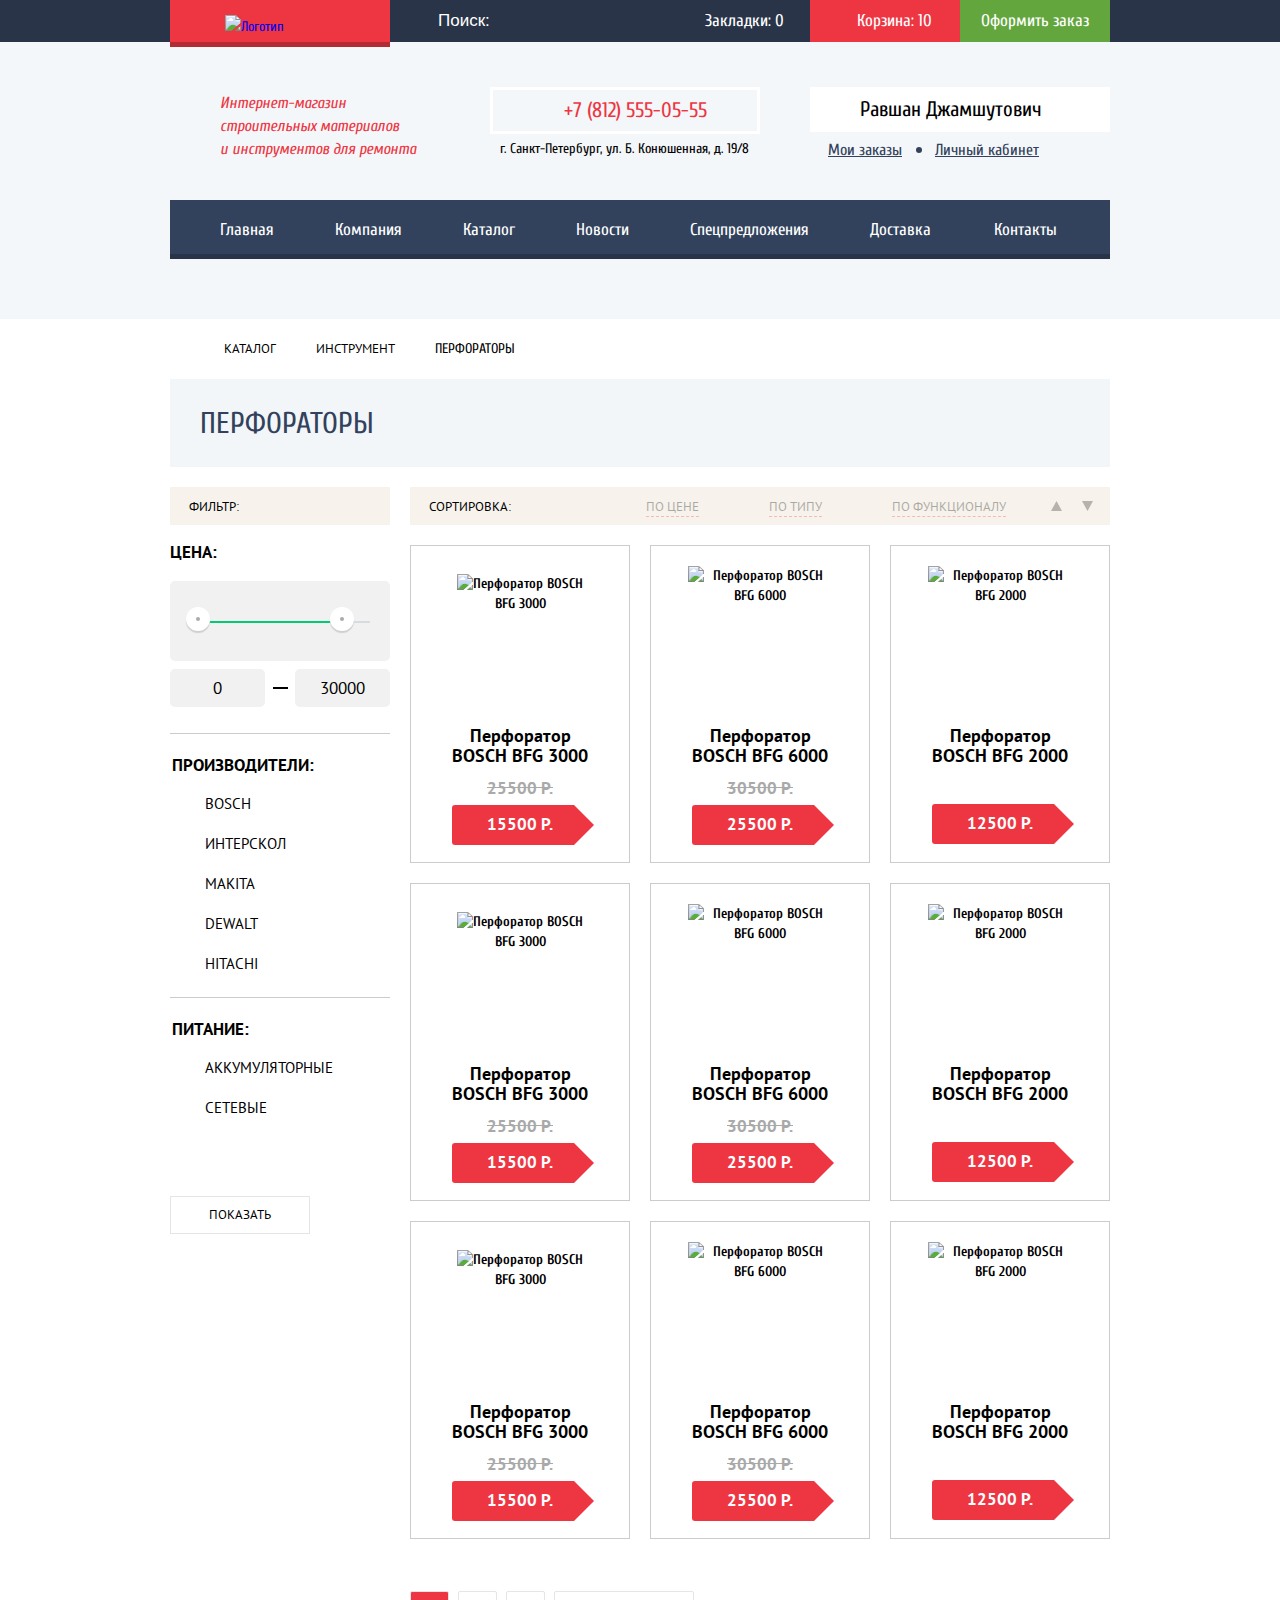
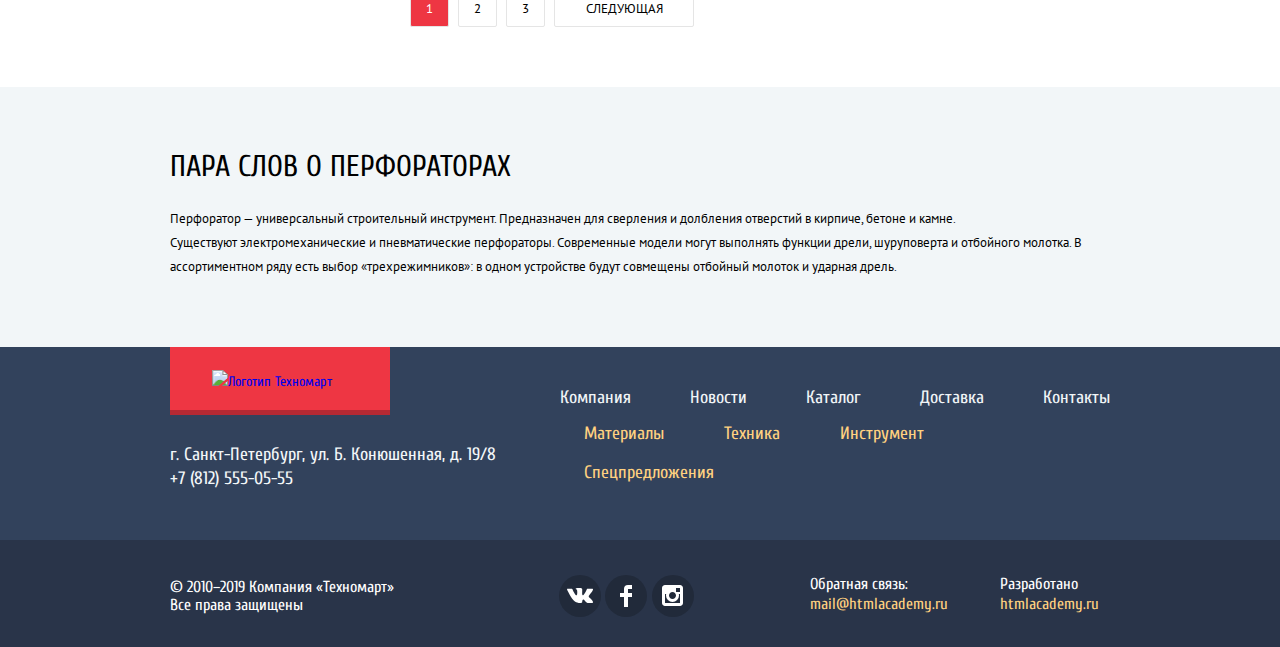
==== commit 58dc2b19: "Fixed pages and js" ====
--- a/catalog.html
+++ b/catalog.html
@@ -110,7 +110,7 @@
           <section class="filter-row">
             <form action="https://echo.htmlacademy.ru" method="post" class="filter-left-column filter-form">
               <fieldset class="filter-item">
-                <legend>Цена:</legend>
+                <legend class="legend-price-title">Цена:</legend>
                   <div class="range-controls">
                     <div class="scale">
                       <div class="bar"></div>
@@ -361,10 +361,14 @@
               </ul>
             </div>
             <div class="footer-feedback">
-              <p>Обратная связь:</p>
-              <a href="mailto:mail@htmlacademy.ru">mail@htmlacademy.ru</a>
-              <p>Разработано</p>
-              <a href="https://htmlacademy.ru/intensive/htmlcss">htmlacademy.ru</a>
+              <div class="footer-feedback-row">
+                <p>Обратная связь:</p>
+                <a href="mailto:mail@htmlacademy.ru">mail@htmlacademy.ru</a>
+              </div>
+              <div class="footer-feedback-row">
+                <p>Разработано</p>
+                <a href="https://htmlacademy.ru/intensive/htmlcss">htmlacademy.ru</a>
+              </div>
             </div>
           </section>
         </div>
@@ -385,6 +389,6 @@
         <span class="visually-hidden">Закрыть</span>
       </button>
     </section>
-  <script src="js/min.script.js"></script>
+  <script src="js/script.js"></script>
   </body>
 </html>
--- a/css/style.css
+++ b/css/style.css
@@ -725,11 +725,12 @@
   background-image: url(../img/logo-new-product.png);
   background-repeat: no-repeat;
   background-position: 0 0;
+  z-index: 15;
 }
 
 .product-item .actions {
   position: absolute;
-  top: 0;
+  top: 5px;
   left: 0;
   width: 218px;
   height: 88px;
@@ -743,8 +744,9 @@
 
 .actions .buy,
 .actions .bookmark {
+  position: relative;
   display: block;
-  width: 129px;
+  width: 136px;
   margin: 0 auto;
   margin-bottom: 7px;
   padding-top: 7px;
@@ -762,6 +764,24 @@
   text-transform: uppercase;
 }
 
+.actions .buy::before {
+  content: '';
+  position: absolute;
+  top: 8px;
+  left: 9px;
+  width: 17px;
+  height: 17px;
+  background-image: url(../img/svg/icon-cart.svg);
+  background-repeat: no-repeat;
+  background-position: 0 0;
+  opacity: 0.3;
+}
+
+.buy:hover::before,
+.buy:active::before {
+  opacity: 1;
+}
+
 .actions .buy:hover {
   background: #5FBB2D;
   border-color: #5FBB2D;
@@ -835,7 +855,7 @@
   line-height: 18px;
   color: #a9a9a9;
   text-decoration: line-through;
-  margin-top: 12px;
+  margin-top: 13px;
   margin-bottom: 0px;
 }
 
@@ -848,7 +868,7 @@
   background: #ee3643;
   border-radius: 3px;
   margin-top: 8px;
-  margin-bottom: 18px;
+  margin-bottom: 17px;
   padding-top: 10px;
   padding-right: 35px;
   padding-bottom: 12px;
@@ -867,7 +887,7 @@
 }
 
 .product-item .title + .price {
-  margin-top: 40px;
+  margin-top: 38px;
 }
 
 .manufacturers-list {
@@ -1437,7 +1457,7 @@
 .catalog-title-wrapper {
   background-color: #f2f6f8;
   padding-top: 30px;
-  padding-bottom: 31px;
+  padding-bottom: 28px;
   padding-left: 30px;
 }
 
@@ -1448,7 +1468,7 @@
 
 .filter-navigation {
   margin-top: 20px;
-  margin-bottom: 33px;
+  margin-bottom: 32px;
 }
 
 .filter-row {
@@ -1492,6 +1512,10 @@
   margin: 0;
   padding: 0;
   margin-right: auto;
+}
+
+.filter-left-column h5 {
+  margin-top: 3px;
 }
 
 .filter-row .sort-item {
@@ -1547,12 +1571,12 @@
   padding: 0;
   margin: 0;
   border-bottom: 1px solid #ccc;
-  padding-bottom: 25px;
-}
-
-.filter-form legend {
-  padding-top: 25px;
-  padding-bottom: 20px;
+  padding-bottom: 26px;
+}
+
+.filter-item legend {
+  padding-top: 16px;
+  padding-bottom: 14px;
   font-family: 'PT Sans', 'Arial', sans-serif;
   font-size: 17px;
   line-height: 30px;
@@ -1560,6 +1584,12 @@
   text-transform: uppercase;
 }
 
+.filter-item .legend-price-title {
+  padding: 0;
+  margin: 0;
+  line-height: 14px;
+}
+
 .filter-item:nth-child(2) {
   padding-bottom: 3px;
 }
@@ -1576,8 +1606,9 @@
 .range-controls {
   position: relative;
   height: 80px;
+  margin-top: 22px;
   margin-bottom: 8px;
-  padding-top: 38px;
+  padding-top: 40px;
   padding-right: 20px;
   padding-left: 20px;
   background-color: #f1f1f1;
@@ -1679,7 +1710,7 @@
   content: '';
   position: absolute;
   left: -36px;
-  top: 0;
+  top: -2px;
   width: 23px;
   height: 23px;
   background-image: url(../img/svg/checkbox-off.svg);
@@ -1691,7 +1722,7 @@
 .filter-input-checkbox:checked + label::after {
   content: '';
   position: absolute;
-  top: 0px;
+  top: -2px;
   left: -36px;
   width: 27px;
   height: 23px;
@@ -1766,8 +1797,8 @@
 .pagination-item {
   display: inline-block;
   vertical-align: middle;
-  padding-top: 6px;
-  padding-bottom: 6px;
+  padding-top: 8px;
+  padding-bottom: 8px;
   padding-right: 15px;
   padding-left: 15px;
   margin-right: 9px;
@@ -1854,6 +1885,9 @@
   transform: translate(-50%, -50%);
   background-color: #ffffff;
   z-index: 888;
+}
+
+.modal-animated {
   animation: bounce 0.6s;
 }
 
@@ -1949,7 +1983,7 @@
 }
 
 .write-us-form .modal-row:nth-child(2) {
-  padding-bottom: 35px;
+  padding-bottom: 28px;
 }
 
 .write-us-form .modal-row:last-child {
@@ -1995,13 +2029,14 @@
 .modal-product-container .added-product-title {
   position: relative;
   padding-top: 40px;
-  padding-bottom: 40px;
+  padding-bottom: 43px;
   padding-left: 80px;
   padding-right: 80px;
 }
 
 .added-product-title h2 {
   margin-left: 55px;
+  font-weight: normal;
   font-size: 30px;
   line-height: 30px;
   color: #000000;
@@ -2011,7 +2046,7 @@
 .added-product-title h2::before {
   content: '';
   position: absolute;
-  top: 45px;
+  top: 50px;
   left: 80px;
   width: 66px;
   height: 66px;
@@ -2024,8 +2059,8 @@
   display: flex;
   justify-content: space-between;
   background-color: #f1f1f1;
-  padding-top: 45px;
-  padding-bottom: 35px;
+  padding-top: 37px;
+  padding-bottom: 37px;
   padding-left: 80px;
   padding-right: 80px;
 }
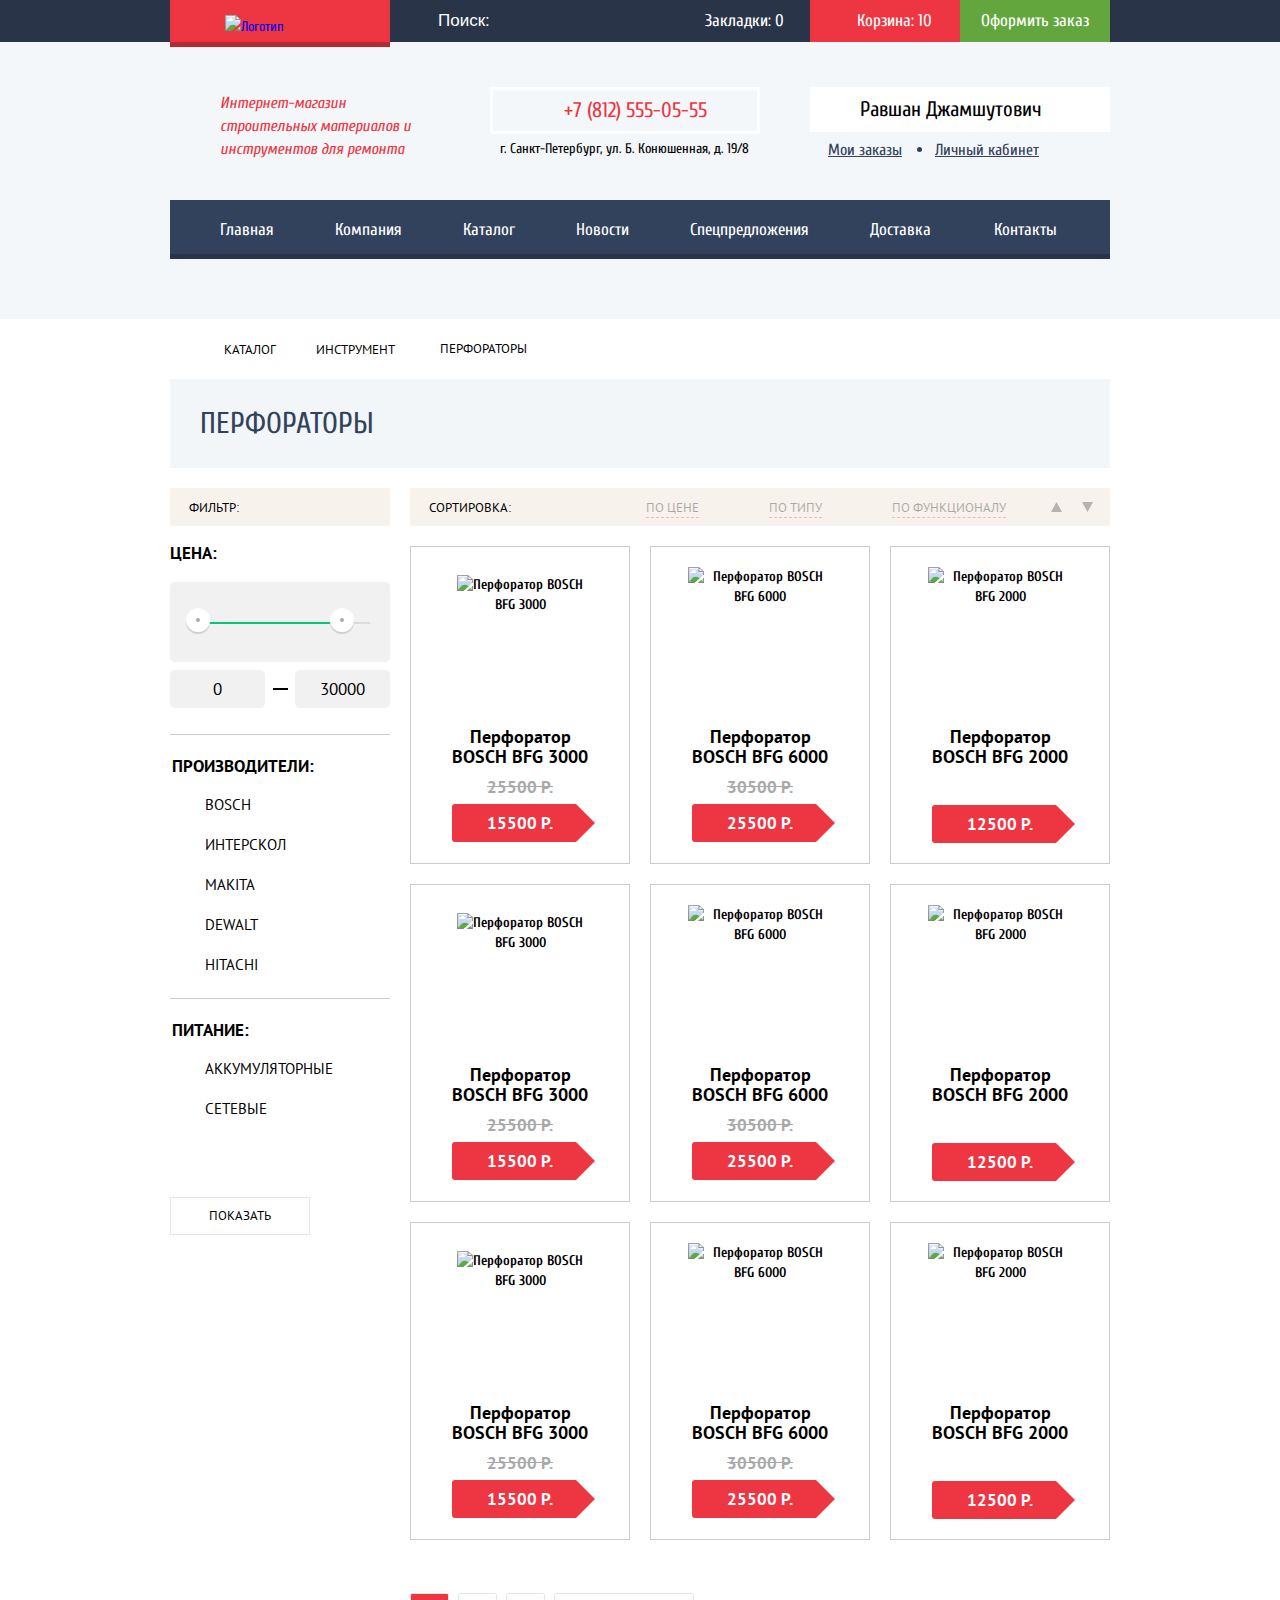
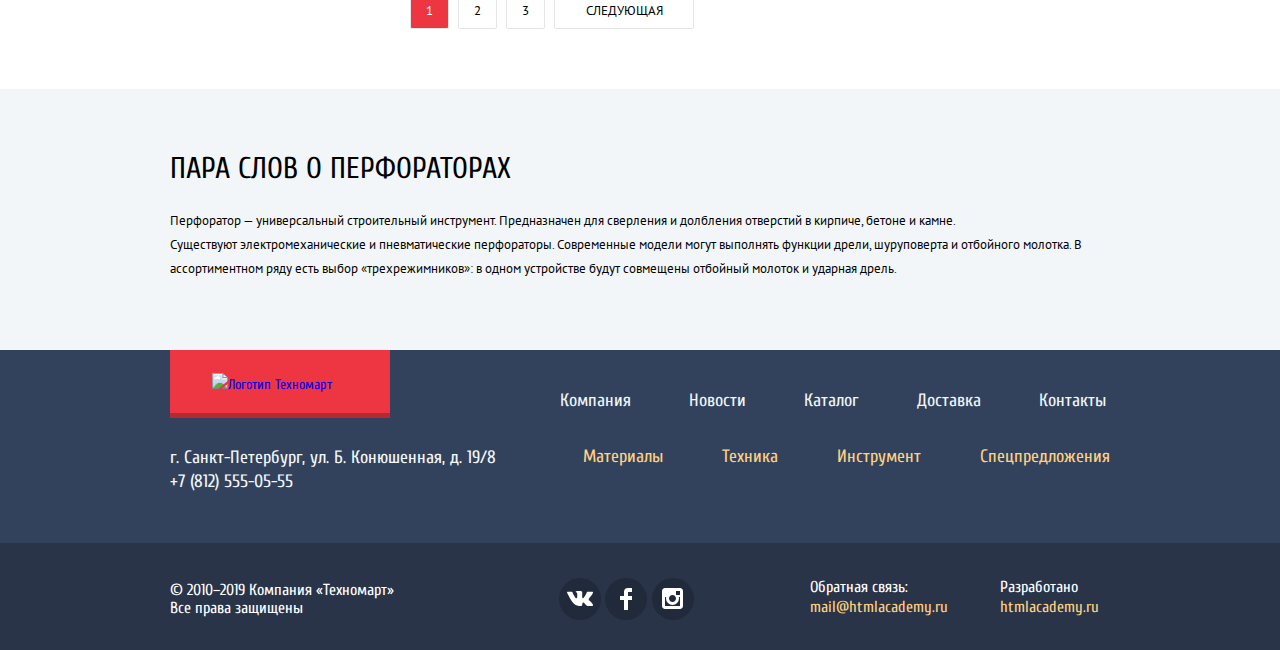
==== commit fc83a0fb: "Pixel perfect check" ====
--- a/catalog.html
+++ b/catalog.html
@@ -38,26 +38,26 @@
           <div class="user-navigation">
             <div class="user-coordinates">
               <div class="navigation-item">
-                <h1 class="first-level-heading">Интернет-магазин строительных материалов<br> и инструментов для ремонта</h1>
+                <h1 class="first-level-heading">Интернет-магазин строительных материалов и инструментов для ремонта</h1>
               </div>
               <ul class="store-phone navigation-item reset-list">
                 <li><a href="tel:+7(812)555-05-55" class="header-phone">+7 (812) 555-05-55</a></li>
                 <li><p>г. Санкт-Петербург, ул. Б. Конюшенная, д. 19/8</p></li>
               </ul>
-              <ul class="navigation-item reset-list">
-                <div class="user-data">
+              <div class="navigation-item">
+                <ul class="user-data reset-list">
                   <li>
                     <a href="#" class="user-name">Равшан Джамшутович</a>
                   </li>
                   <li>
                     <a href="#" class="user-logout" aria-label="Выйти из личного кабинета"></a>
                   </li>
-                </div>
-                <li class="user-account">
+                </ul>
+                <div class="user-account">
                   <a href="#">Мои заказы</a>
                   <a href="#">Личный кабинет</a>
-                </li>
-              </ul>
+                </div>
+              </div>
             </div>
             <nav class="user-menu">
               <ul class="reset-list">
@@ -77,10 +77,10 @@
     <main>
       <div class="container">
         <ul class="breadcrumbs reset-list">
-          <li><a class="breadcrumbs-capital" href="index.html" aria-label="Перейти на главную"></a></li>
-          <li><a href="catalog.html">Каталог</a></li>
-          <li><a href="#">Инструмент</a></li>
-          <li class="breadcrumbs-current">Перфораторы</li>
+          <li><a href="index.html" aria-label="Перейти на главную" class="breadcrumbs-capital breadcrumb-item"></a></li>
+          <li><a href="catalog.html" class="breadcrumb-item">Каталог</a></li>
+          <li><a href="#" class="breadcrumb-item">Инструмент</a></li>
+          <li class="breadcrumbs-current breadcrumb-item">Перфораторы</li>
         </ul>
         <div class="catalog-title-wrapper wrapper">
           <h2 class="second-level-heading">Перфораторы</h2>
@@ -375,6 +375,7 @@
       </div>
     </footer>
     <div class="modal-wrapper hidden"></div>
+
     <section class="modal modal-product hidden">
       <div class="modal-product-container">
         <div class="added-product-title">
--- a/css/style.css
+++ b/css/style.css
@@ -106,7 +106,8 @@
   box-shadow: inset 0 -5px 0 0 rgba(0,0,0,0.24);
 }
 
-.top-navigation .navigation-logo {
+.top-navigation
+.navigation-logo {
   height: 47px;
 }
 
@@ -140,7 +141,7 @@
 }
 
 .search-form .input-search::placeholder {
-  color: #FFFFFF;
+  color: #ffffff;
 }
 
 .search-form .input-search:hover {
@@ -570,8 +571,9 @@
 .popular-item-section {
   display: flex;
   justify-content: space-between;
+  align-items: center;
   background: #f9f5f0;
-  padding-top: 30px;
+  padding-top: 25px;
   padding-right: 25px;
   padding-bottom: 25px;
   padding-left: 30px;
@@ -673,8 +675,6 @@
   line-height: 24px;
 }
 
-
-
 .advantage-slider-item .button {
   position: absolute;
   width: 195px;
@@ -688,11 +688,11 @@
 
 .button-popular {
   width: 250px;
-  margin-top: -5px;
 }
 
 .popular-products-row {
   margin-top: 20px;
+  margin-bottom: 3px;
 }
 
 .product-list {
@@ -855,7 +855,7 @@
   line-height: 18px;
   color: #a9a9a9;
   text-decoration: line-through;
-  margin-top: 13px;
+  margin-top: 11px;
   margin-bottom: 0px;
 }
 
@@ -868,10 +868,10 @@
   background: #ee3643;
   border-radius: 3px;
   margin-top: 8px;
-  margin-bottom: 17px;
+  margin-bottom: 20px;
   padding-top: 10px;
   padding-right: 35px;
-  padding-bottom: 12px;
+  padding-bottom: 10px;
   padding-left: 35px;
 }
 
@@ -882,7 +882,7 @@
   right: -26px;
   width: 0;
   height: 0;
-  border: 20px solid #ffffff;
+  border: 19px solid #ffffff;
   border-left-color: #ee3643;
 }
 
@@ -891,7 +891,7 @@
 }
 
 .manufacturers-list {
-  margin-top: 22px;
+  margin-top: 20px;
 }
 
 .manufacturers-list ul {
@@ -976,7 +976,7 @@
   line-height: 30px;
   padding-top: 13px;
   padding-left: 22px;
-  padding-bottom: 18px;
+  padding-bottom: 19px;
   background: #32425C;
   box-shadow: 0 1px 0 0 #293449, inset 0 1px 0 0 #405069;
   cursor: pointer;
@@ -1090,6 +1090,7 @@
 
 .company-contacts h2 + p {
   margin: 0;
+  max-width: 190px;
 }
 
 .button-write-us,
@@ -1109,11 +1110,6 @@
 .company-info .second-level-heading {
   color: #000000;
   margin-bottom: 26px;
-}
-
-.company-features  {
-  position: relative;
-  margin-left: 20px;
 }
 
 .company-info p {
@@ -1125,7 +1121,17 @@
 }
 
 .company-about p:nth-child(3) {
-  margin-bottom: -15px;
+  margin-bottom: 0;
+}
+
+.company-about p:nth-child(4) {
+  line-height: 0;
+}
+
+.company-features {
+  position: relative;
+  padding-top: 10px;
+  padding-left: 20px;
 }
 
 .company-features li {
@@ -1192,7 +1198,7 @@
 .footer-first-row .footer-menu-item {
   color: #F1F5F7;
   padding-top: 34px;
-  padding-right: 59px;
+  padding-right: 58px;
 }
 
 li:last-child .footer-menu-item {
@@ -1201,7 +1207,7 @@
 
 .footer-second-row .footer-menu-item  {
   padding-right: 36px;
-  padding-left: 24px;
+  padding-left: 23px;
   color: #FFD180;
 }
 
@@ -1390,16 +1396,16 @@
   content: '';
   position: absolute;
   top: 15px;
-  left: 106px;
-  width: 6px;
-  height: 6px;
+  left: 107px;
+  width: 5px;
+  height: 5px;
   border-radius: 50%;
   background: #32425C;
 }
 
 .breadcrumbs {
   display: flex;
-  justify-content: flex-start;
+  align-items: center;
   flex-wrap: wrap;
   padding-top: 18px;
   padding-bottom: 18px;
@@ -1407,11 +1413,16 @@
 
 .breadcrumbs li {
   position: relative;
+}
+
+.breadcrumb-item {
+  display: inline-block;
+  vertical-align: middle;
   margin-right: 40px;
-}
-
-.breadcrumbs li:last-child {
-  margin-right: 0;
+  font-family: 'PT Sans', 'Arial', sans-serif;
+  font-size: 13px;
+  color: #000000;
+  line-height: 18px;
   text-transform: uppercase;
 }
 
@@ -1425,11 +1436,11 @@
   background-position: 0px 0px;
 }
 
-.breadcrumbs li::after {
+.breadcrumb-item::after {
   content: '';
   position: absolute;
   top: 5px;
-  right: -26px;
+  right: 16px;
   width: 8px;
   height: 12px;
   background-image: url(../img/svg/icon-right-small.svg);
@@ -1437,17 +1448,14 @@
   background-position: 0 0;
 }
 
-.breadcrumbs a {
-  font-family: 'PT Sans', 'Arial', sans-serif;
-  font-size: 13px;
-  color: #000000;
-  line-height: 18px;
-  text-transform: uppercase;
-}
-
-.breadcrumbs a:hover,
-.breadcrumbs a:focus {
+.breadcrumb-item:hover,
+.breadcrumb-item:focus {
   text-decoration: underline;
+}
+
+.breadcrumbs-current {
+  margin-right: 0;
+  margin-left: 5px;
 }
 
 .breadcrumbs-current::after {
@@ -1457,7 +1465,7 @@
 .catalog-title-wrapper {
   background-color: #f2f6f8;
   padding-top: 30px;
-  padding-bottom: 28px;
+  padding-bottom: 29px;
   padding-left: 30px;
 }
 
@@ -1468,7 +1476,7 @@
 
 .filter-navigation {
   margin-top: 20px;
-  margin-bottom: 32px;
+  margin-bottom: 33px;
 }
 
 .filter-row {
@@ -1840,7 +1848,7 @@
 .section-description-wrapper {
   background-color: #f2f6f8;
   padding-top: 40px;
-  padding-bottom: 55px;
+  padding-bottom: 56px;
 }
 
 .seo-text .second-level-heading {
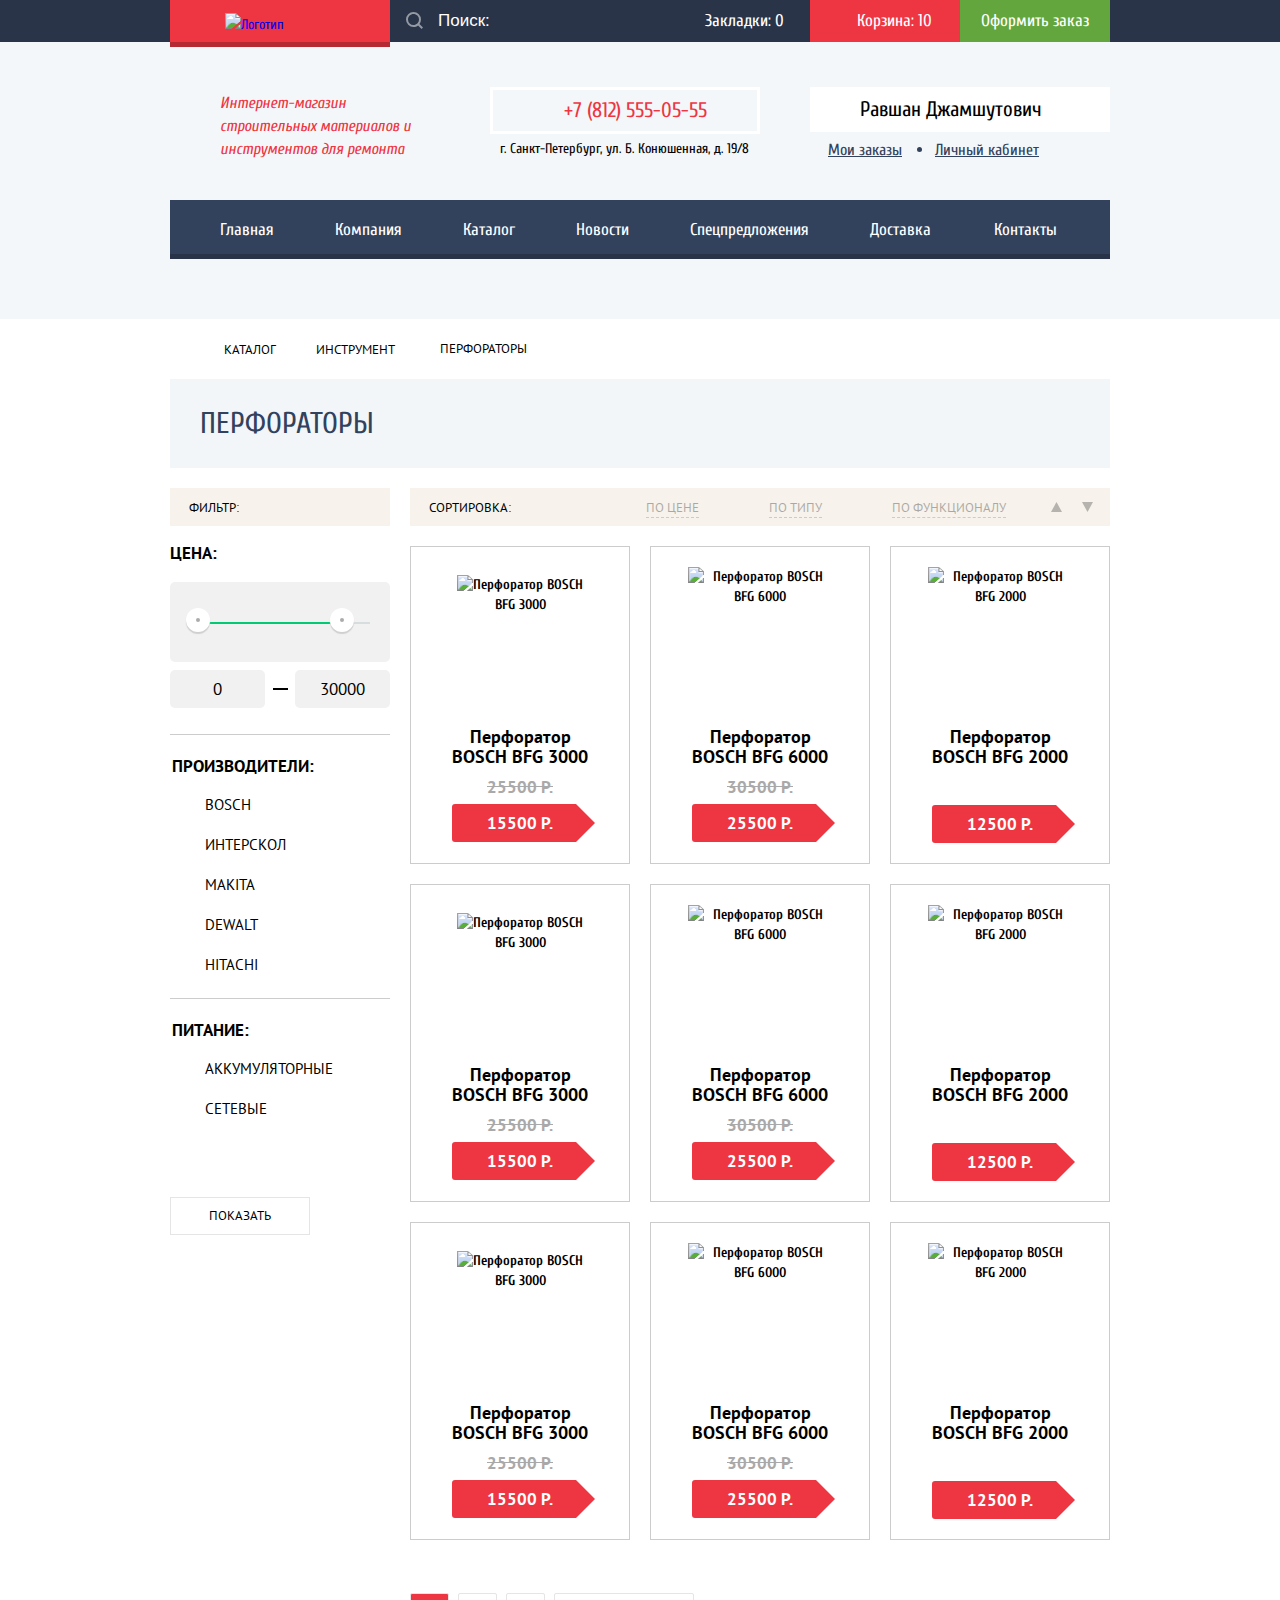
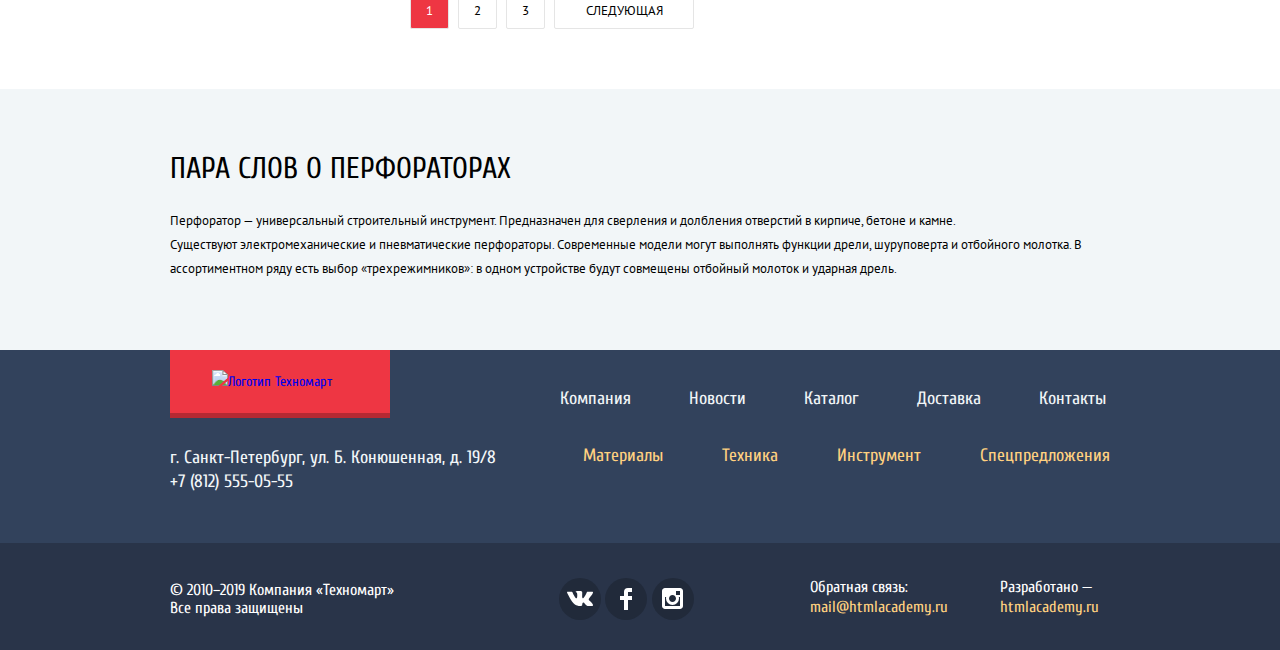
==== commit 56cc6859: "Pixel perfect check_2" ====
--- a/catalog.html
+++ b/catalog.html
@@ -366,7 +366,7 @@
                 <a href="mailto:mail@htmlacademy.ru">mail@htmlacademy.ru</a>
               </div>
               <div class="footer-feedback-row">
-                <p>Разработано</p>
+                <p>Разработано —</p>
                 <a href="https://htmlacademy.ru/intensive/htmlcss">htmlacademy.ru</a>
               </div>
             </div>
--- a/css/style.css
+++ b/css/style.css
@@ -94,21 +94,30 @@
 .top-navigation {
   display: flex;
   justify-content: space-between;
-  height: 42px;
 }
 
 .navigation-logo {
-  display: flex;
-  justify-content: center;
-  align-items: center;
+  position: relative;
   width: 220px;
   background: #EE3643;
+  display: flex;
+  align-items: center;
+  justify-content: center;
+}
+
+.top-navigation .navigation-logo {
+  min-height: 42px;
+}
+
+.navigation-logo::after {
+  content: '';
+  position: absolute;
+  bottom: -5px;
+  left: 0px;
+  width: 220px;
+  height: 5px;
+  background: #EE3643;
   box-shadow: inset 0 -5px 0 0 rgba(0,0,0,0.24);
-}
-
-.top-navigation
-.navigation-logo {
-  height: 47px;
 }
 
 .navigation-logo:hover {
@@ -117,6 +126,11 @@
 
 .navigation-logo:active {
   background-color: #ba2732;
+}
+
+.navigation-logo:hover::after,
+.navigation-logo:active::after {
+  box-shadow: inset 0 -5px 0 0 rgba(0,0,0,0.34);
 }
 
 .search-form {
@@ -140,7 +154,11 @@
   background-position: 16px 12px;
 }
 
-.search-form .input-search::placeholder {
+.input-search:-ms-input-placeholder {
+  color: #ffffff;
+}
+
+.input-search::placeholder {
   color: #ffffff;
 }
 
@@ -1075,7 +1093,7 @@
   position: relative;
   display: flex;
   justify-content: space-between;
-  min-height: 396px;
+  min-height: 397px;
   margin-top: 55px;
   margin-bottom: 86px;
 }
@@ -1177,7 +1195,7 @@
 }
 
 .footer-first-row .navigation-logo {
-  height: 68px;
+  min-height: 63px;
 }
 
 .footer-menu {
@@ -1197,7 +1215,7 @@
 
 .footer-first-row .footer-menu-item {
   color: #F1F5F7;
-  padding-top: 34px;
+  padding-top: 35px;
   padding-right: 58px;
 }
 
@@ -1206,6 +1224,7 @@
 }
 
 .footer-second-row .footer-menu-item  {
+  padding-top: 5px;
   padding-right: 36px;
   padding-left: 23px;
   color: #FFD180;
@@ -1224,7 +1243,7 @@
 }
 
 .footer-coordinates {
-  margin-top: 28px;
+  margin-top: 33px;
   margin-bottom: 0;
 }
 
@@ -1456,6 +1475,11 @@
 .breadcrumbs-current {
   margin-right: 0;
   margin-left: 5px;
+}
+
+.breadcrumbs-current:hover,
+.breadcrumbs-current:focus {
+  text-decoration: none;
 }
 
 .breadcrumbs-current::after {
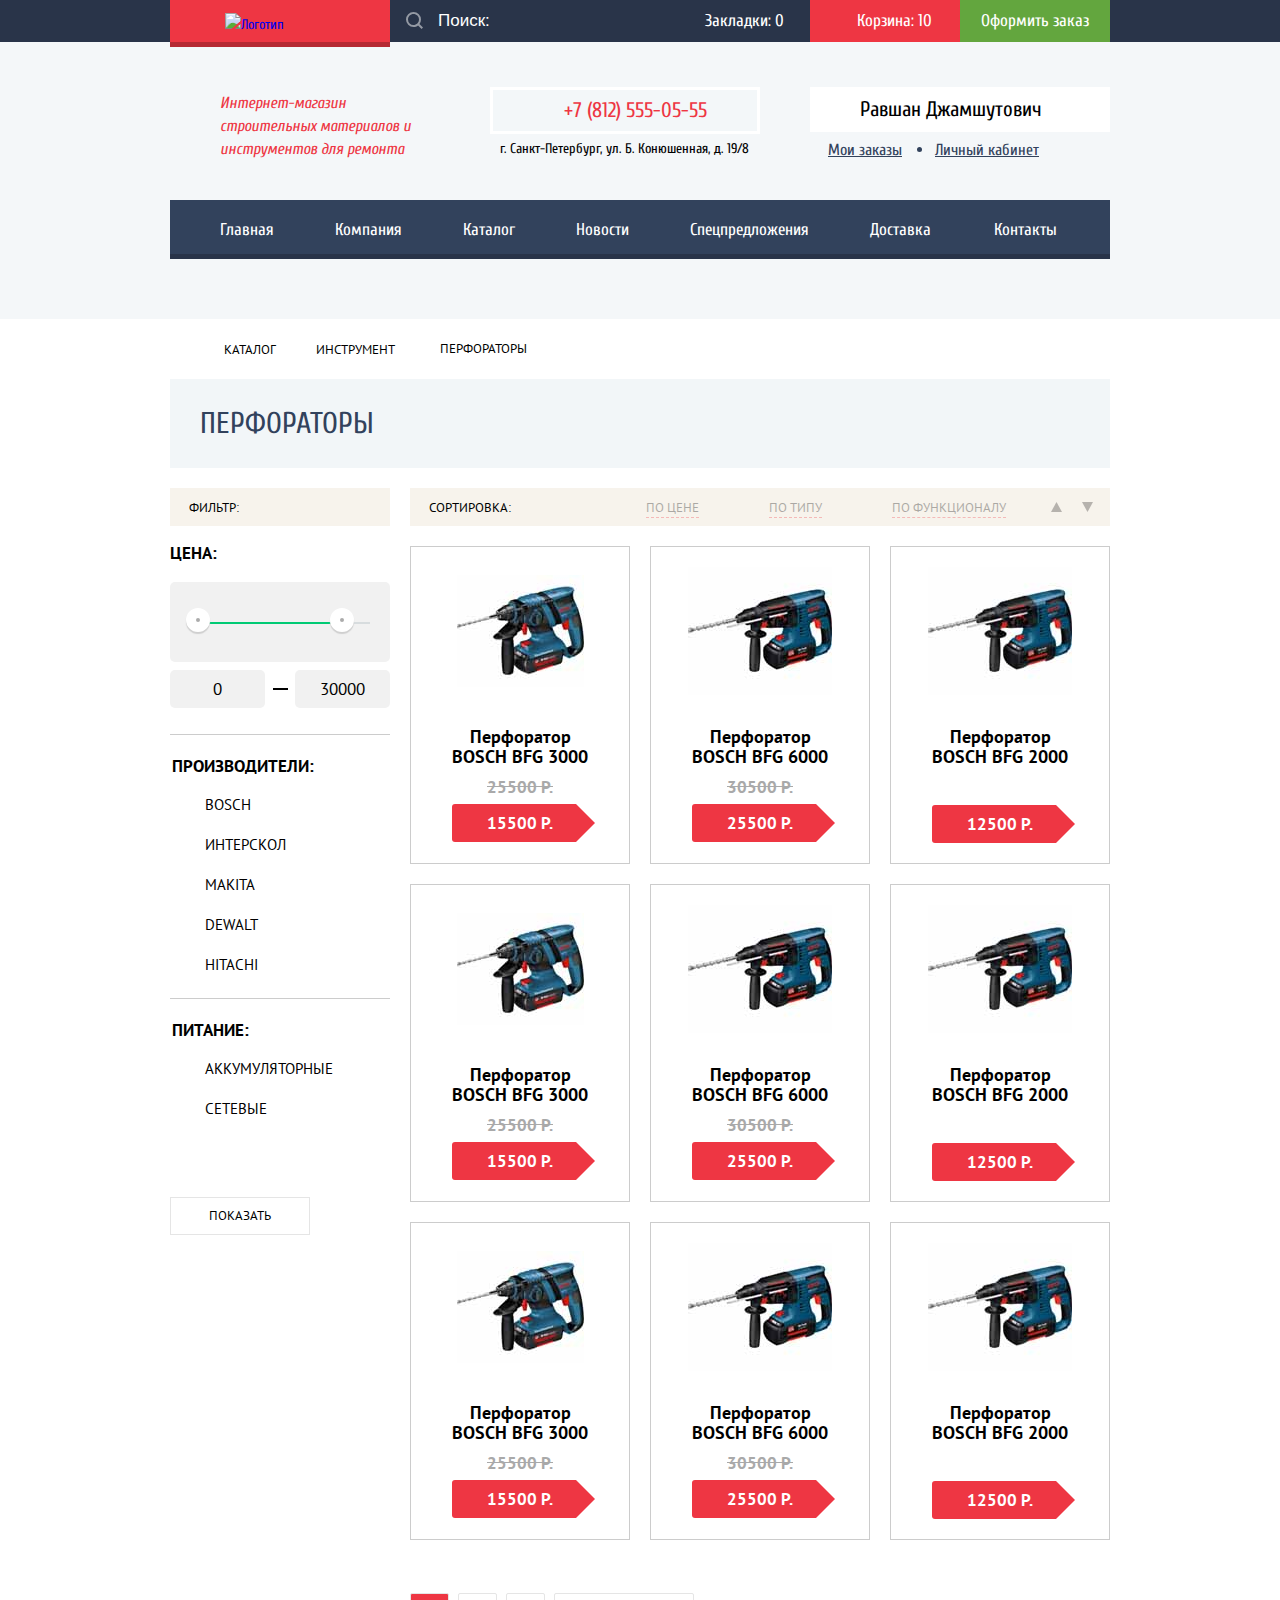
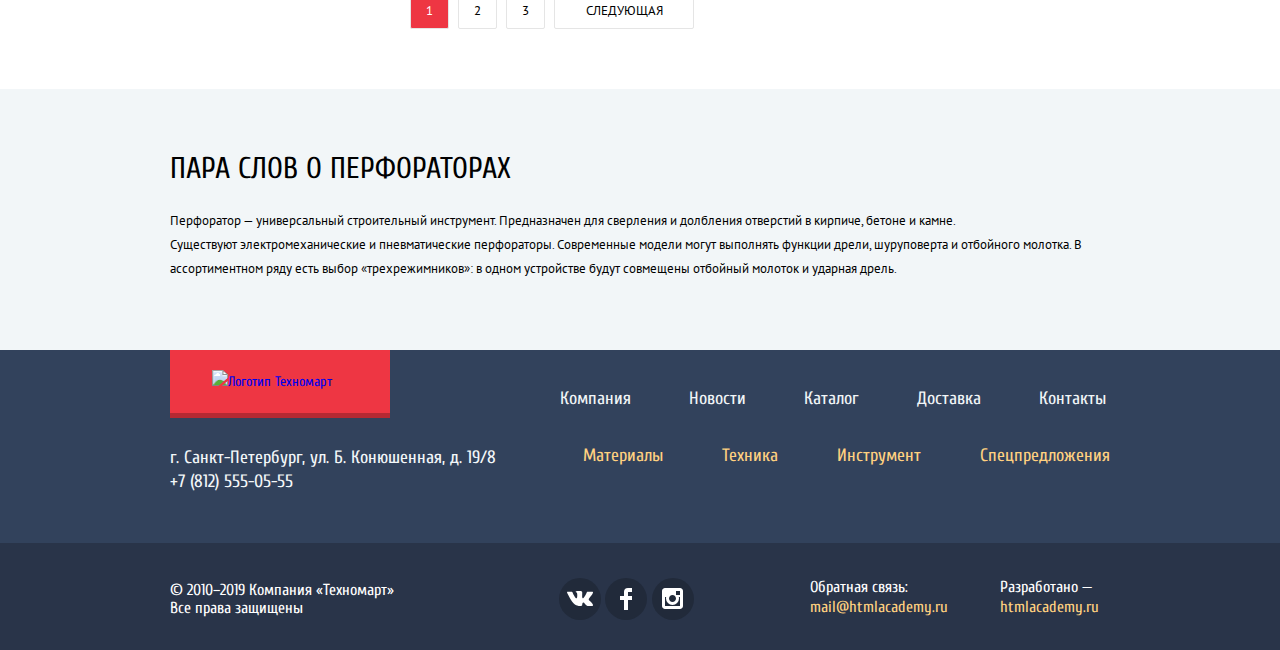
==== commit f6272c61: "Final edits" ====
--- a/catalog.html
+++ b/catalog.html
@@ -5,7 +5,7 @@
   <title>HTML Academy: Техномарт</title>
   <link href="https://fonts.googleapis.com/css?family=Cuprum:400,400i,700,700i|PT+Sans:400,700&display=swap&subset=cyrillic" rel="stylesheet">
   <link href="css/normalize.css" rel="stylesheet" >
-  <link href="css/style.css" rel="stylesheet">
+  <link href="css/min.style.css" rel="stylesheet">
 </head>
   <body>
     <header class="main-header">
@@ -170,7 +170,7 @@
                   <a href="#" class="bookmark">В закладки</a>
                 </div>
                 <div class="image centered-image">
-                  <img src="img/product-bosh-bfc-3000.png" width="127" height="112" alt="Перфоратор BOSCH BFG 3000">
+                  <img src="img/product-bosh-bfc-3000.jpg" width="127" height="112" alt="Перфоратор BOSCH BFG 3000">
                 </div>
                 <h3 class="title">Перфоратор BOSCH BFG 3000</h3>
                 <div class="discount">25500 Р.</div>
@@ -182,7 +182,7 @@
                   <a href="#" class="bookmark">В закладки</a>
                 </div>
                 <div class="image centered-image">
-                  <img src="img/product-bosh-bfc-6000.png" width="144" height="128" alt="Перфоратор BOSCH BFG 6000">
+                  <img src="img/product-bosh-bfc-6000.jpg" width="144" height="128" alt="Перфоратор BOSCH BFG 6000">
                 </div>
                 <h3 class="title">Перфоратор BOSCH BFG 6000</h3>
                 <div class="discount">30500 Р.</div>
@@ -194,7 +194,7 @@
                   <a href="#" class="bookmark">В закладки</a>
                 </div>
                 <div class="image centered-image">
-                  <img src="img/product-bosh-bfc-2000.png" width="144" height="128" alt="Перфоратор BOSCH BFG 2000">
+                  <img src="img/product-bosh-bfc-2000.jpg" width="144" height="128" alt="Перфоратор BOSCH BFG 2000">
                 </div>
                 <h3 class="title">Перфоратор BOSCH BFG 2000</h3>
                 <div class="price">12500 Р.</div>
@@ -205,7 +205,7 @@
                   <a href="#" class="bookmark">В закладки</a>
                 </div>
                 <div class="image centered-image">
-                  <img src="img/product-bosh-bfc-3000.png" width="127" height="112" alt="Перфоратор BOSCH BFG 3000">
+                  <img src="img/product-bosh-bfc-3000.jpg" width="127" height="112" alt="Перфоратор BOSCH BFG 3000">
                 </div>
                 <h3 class="title">Перфоратор BOSCH BFG 3000</h3>
                 <div class="discount">25500 Р.</div>
@@ -217,7 +217,7 @@
                   <a href="#" class="bookmark">В закладки</a>
                 </div>
                 <div class="image centered-image">
-                  <img src="img/product-bosh-bfc-6000.png" width="144" height="128" alt="Перфоратор BOSCH BFG 6000">
+                  <img src="img/product-bosh-bfc-6000.jpg" width="144" height="128" alt="Перфоратор BOSCH BFG 6000">
                 </div>
                 <h3 class="title">Перфоратор BOSCH BFG 6000</h3>
                 <div class="discount">30500 Р.</div>
@@ -229,7 +229,7 @@
                   <a href="#" class="bookmark">В закладки</a>
                 </div>
                 <div class="image centered-image">
-                  <img src="img/product-bosh-bfc-2000.png" width="144" height="128" alt="Перфоратор BOSCH BFG 2000">
+                  <img src="img/product-bosh-bfc-2000.jpg" width="144" height="128" alt="Перфоратор BOSCH BFG 2000">
                 </div>
                 <h3 class="title">Перфоратор BOSCH BFG 2000</h3>
                 <div class="price">12500 Р.</div>
@@ -240,7 +240,7 @@
                   <a href="#" class="bookmark">В закладки</a>
                 </div>
                 <div class="image centered-image">
-                  <img src="img/product-bosh-bfc-3000.png" width="127" height="112" alt="Перфоратор BOSCH BFG 3000">
+                  <img src="img/product-bosh-bfc-3000.jpg" width="127" height="112" alt="Перфоратор BOSCH BFG 3000">
                 </div>
                 <h3 class="title">Перфоратор BOSCH BFG 3000</h3>
                 <div class="discount">25500 Р.</div>
@@ -252,7 +252,7 @@
                   <a href="#" class="bookmark">В закладки</a>
                 </div>
                 <div class="image centered-image">
-                  <img src="img/product-bosh-bfc-6000.png" width="144" height="128" alt="Перфоратор BOSCH BFG 6000">
+                  <img src="img/product-bosh-bfc-6000.jpg" width="144" height="128" alt="Перфоратор BOSCH BFG 6000">
                 </div>
                 <h3 class="title">Перфоратор BOSCH BFG 6000</h3>
                 <div class="discount">30500 Р.</div>
@@ -264,7 +264,7 @@
                   <a href="#" class="bookmark">В закладки</a>
                 </div>
                 <div class="image centered-image">
-                  <img src="img/product-bosh-bfc-2000.png" width="144" height="128" alt="Перфоратор BOSCH BFG 2000">
+                  <img src="img/product-bosh-bfc-2000.jpg" width="144" height="128" alt="Перфоратор BOSCH BFG 2000">
                 </div>
                 <h3 class="title">Перфоратор BOSCH BFG 2000</h3>
                 <div class="price">12500 Р.</div>
@@ -390,6 +390,6 @@
         <span class="visually-hidden">Закрыть</span>
       </button>
     </section>
-  <script src="js/script.js"></script>
+  <script src="js/min.script.js"></script>
   </body>
 </html>
--- a/css/min.style.css
+++ b/css/min.style.css
@@ -0,0 +1 @@
+@keyframes bounce{0%{top:5%}to{top:55%}}*,:after,:before{-webkit-box-sizing:border-box;-moz-box-sizing:border-box;box-sizing:border-box}.reset-list,body{padding:0;margin:0}body{font-family:'Cuprum','Arial',sans-serif;font-size:14px;line-height:24px;color:#000;background-color:#fff}.inactive-link,a{text-decoration:none}.inactive-link{pointer-events:none;cursor:default;color:#000}.reset-list{list-style-type:none}.second-level-heading{font-size:30px;color:#32425c;line-height:30px;font-weight:400;text-transform:uppercase}.visually-hidden{position:absolute;width:1px;height:1px;margin:-1px;border:0;padding:0;clip:rect(0 0 0 0);overflow:hidden}.centered-image{display:flex;align-items:center;justify-content:center}.button{display:inline-block;vertical-align:middle;padding-top:10px;padding-bottom:10px;background:#ee3643;font-size:14px;color:#fff;text-align:center;text-transform:uppercase;line-height:18px}.button:focus,.button:hover{background:#ca2c37}.button:active{background:#ba2732}.container{width:940px;margin:0 auto}.wrapper{width:100%}.top-navigation-wrapper{background-color:#293449}.top-navigation{display:flex;justify-content:space-between}.navigation-logo{position:relative;width:220px;background:#ee3643;display:flex;align-items:center;justify-content:center}.top-navigation .navigation-logo{min-height:42px}.navigation-logo::after{content:'';position:absolute;bottom:-5px;left:0;width:220px;height:5px;background:#ee3643;box-shadow:inset 0 -5px 0 0 rgba(0,0,0,.24)}.navigation-logo:hover{background-color:#ca2c37}.navigation-logo:active{background-color:#ba2732}.navigation-logo:active::after,.navigation-logo:hover::after{box-shadow:inset 0 -5px 0 0 rgba(0,0,0,.34)}.search-form{position:relative;width:270px}.search-form .input-search{width:100%;height:42px;border:0;background:#293449;padding-top:12px;padding-bottom:12px;padding-left:48px;font-size:17px;color:#000;line-height:18px;background-image:url(../img/svg/icon-search.svg);background-repeat:no-repeat;background-position:16px 12px}.input-search:-ms-input-placeholder{color:#fff}.input-search::placeholder{color:#fff}.input-search:hover{background-color:#212a3a}.input-search:active,.input-search:focus{background-color:#fff;background-image:url(../img/svg/icon-search-red.svg);background-repeat:no-repeat;background-position:16px 12px}.bookmarks-navigation{display:flex;justify-content:space-between;width:450px}.bookmarks-navigation .bookmarks-item{position:relative;width:150px;display:inline-block;vertical-align:middle;padding-top:12px;padding-bottom:12px;font-size:17px;color:#fff;line-height:18px;text-align:center}.bookmarks-navigation .button-checkout{background-color:#63a63e;color:#fff}.button-bookmark,.button-cart{padding-left:18px}.button-bookmark::before{top:12px;left:18px;width:14px;height:16px;background-image:url(../img/svg/icon-bookmark.svg);opacity:.5}.button-bookmark::before,.button-cart::before,.button-login::before,.header-phone::before{content:'';position:absolute;background-repeat:no-repeat;background-position:0 0}.button-cart::before{opacity:.5;top:12px;left:18px;width:15px;height:15px;background-image:url(../img/svg/icon-cart.svg)}.button-bookmark:hover,.button-cart:hover{cursor:pointer;background-color:#212a3a;opacity:1}.button-bookmark:active,.button-cart:active{cursor:pointer;background:#161d29;opacity:.5}.cart-not-empty{background-color:#ee3643}.button-checkout:hover{background:#5fbb2d}.button-checkout:active{background:#518534;opacity:.5}.user-navigation-wrapper{background-color:#f4f7f9;padding-bottom:60px}.user-navigation{display:flex;flex-direction:column}.user-coordinates{display:flex;justify-content:space-between;align-items:flex-start;padding-top:45px;padding-bottom:34px}.navigation-item{position:relative;width:300px}.first-level-heading{width:200px;margin:5px auto;font-size:16px;color:#ee3643;line-height:23px;font-style:italic;font-weight:400}.button-user-item,.store-phone .header-phone{display:inline-block;vertical-align:middle;font-size:21px;text-align:center;line-height:21px}.store-phone .header-phone{position:relative;width:270px;padding-left:20px;background:#f3f7f9;border:3px solid #fff;padding-top:10px;padding-bottom:10px;color:#ee3643}.button-login::before,.header-phone::before{top:10px;left:12px;width:19px;height:19px;background-image:url(../img/svg/icon-phone.svg)}.store-phone p{font-family:'Cuprum','Arial',sans-serif;font-size:14px;line-height:24px;margin-top:3px;margin-bottom:0;margin-left:10px}.user-buttons{display:flex;justify-content:space-between;flex-wrap:wrap}.button-user-item{background:#fff;padding-top:12px;padding-bottom:12px;color:#000}.user-buttons .button-login{position:relative;width:120px;margin-left:20px;padding-left:20px}.user-buttons .button-registry{width:150px}.button-login::before{top:15px;left:13px;width:20px;height:17px;background-image:url(../img/svg/icon-login-blue.svg);opacity:.3}.button-login:hover::before,.user-logout:hover,.user-name:hover::after,.user-name:hover::before{opacity:1}.button-login:active::before,.user-logout:active,.user-name:active::after,.user-name:active::before{opacity:.3}.button-user-item:hover,.user-account a:hover{color:#ee3643}.button-user-item:active,.user-account a:active,.user-name:active{color:rgb(0,0,0,.3)}.user-menu{background:#32425c;box-shadow:inset 0 -5px 0 0 #293449}.user-menu ul{display:flex;flex-wrap:wrap}.user-menu .user-menu-item{display:inline-block;vertical-align:middle;padding:21px 31px 21px 30px;font-size:17px;color:#fff;letter-spacing:0;line-height:17px;text-align:center}li:first-child .user-menu-item{padding-left:50px}li:last-child .user-menu-item{padding-left:32px}.user-menu-item:hover{background-color:#293449}.user-menu-item:active{background:#1d2739;opacity:.3}.content-navigation{margin-top:60px;margin-bottom:65px}.our-advantages{margin-bottom:33px}.advantages-row{display:flex;justify-content:space-between}.advantages-slider{width:620px;max-height:266px;position:relative;background-color:#eee}.advantage-arrows{position:relative}.arrow{border:0;background:0 0;position:absolute;top:115px;border-right:2px solid #fff;border-bottom:2px solid #fff;width:32px;height:32px}.arrow-left{left:30px;transform:rotate(-225deg)}.arrow-right{right:25px;transform:rotate(-45deg)}.arrow:active,.arrow:focus,.arrow:hover{outline:0;cursor:pointer}.advantages-services{display:flex;flex-direction:column}.advantages-item{position:relative;width:300px;padding-top:21px;padding-left:25px;min-height:123px;margin-bottom:20px}.sticker-new::before{content:'';position:absolute;top:0;right:0;width:60px;height:59px;background-image:url(../img/logo-new-product.png);background-repeat:no-repeat;background-position:0 0}.advantages-item .advantages-title{font-size:24px;color:#fff;line-height:30px;font-weight:700;padding:0;margin-top:0;margin-bottom:12px}.advantages-item .button-advantages{display:inline-block;vertical-align:middle;width:135px;padding-top:10px;padding-bottom:10px;font-size:14px;text-transform:uppercase;color:#fff;text-align:center;line-height:18px;opacity:.1;background:#000}.button-advantages:hover{opacity:.2;background:#000}.button-advantages:active{opacity:.3;background:#000}.advantages-materials{background-color:#ffbf47;background-image:url(../img/svg/icon-1.svg);background-repeat:no-repeat;background-position:83% 53%}.advantages-technics,.advantages-tool{background-color:#3bbce3;background-image:url(../img/svg/icon-2.svg);background-repeat:no-repeat;background-position:87% 54%}.advantages-technics{background-color:#dc91d8;background-image:url(../img/svg/icon-3.svg);background-position:85% 50%}.advantages-delivery,.advantages-discounts{background-color:#8ed78f;background-image:url(../img/svg/icon-4.svg);background-repeat:no-repeat;background-position:80% 47%}.advantages-delivery{background-color:#ffbf47;background-image:url(../img/svg/icon-5.svg);background-position:85% 50%}.popular-item-section{display:flex;justify-content:space-between;align-items:center;background:#f9f5f0;padding:25px 25px 25px 30px}.advantage-slider-controls{position:absolute;left:49%;bottom:35px;z-index:100;width:100px;height:25px;text-align:center;font-size:0;transform:translateX(-50%)}.advantage-slider-controls label{position:relative;display:inline-block;vertical-align:middle;width:10px;height:10px;padding:8px;border-radius:50%;cursor:pointer}.advantage-slider-controls label::after{content:'';position:absolute;top:8px;left:8px;z-index:1;width:10px;height:10px;background:#fff;border-radius:50%}.advantage-slider-item{display:none;padding-top:25px;padding-left:25px;min-height:266px}.advantage-slider-item:nth-child(1),.advantage-slider-item:nth-child(2){background-image:url(../img/slider-item-02.jpg);background-repeat:no-repeat;background-position:100% 0}.advantage-slider-item:nth-child(2){background-image:url(../img/slider-item-01.jpg)}#advantage-1:checked~.advantage-slider-list .advantage-slider-item:nth-child(1),#advantage-2:checked~.advantage-slider-list .advantage-slider-item:nth-child(2),#service-1:checked~.tabs-content .tab-content-item:nth-child(1),#service-2:checked~.tabs-content .tab-content-item:nth-child(2),#service-3:checked~.tabs-content .tab-content-item:nth-child(3){display:block}#advantage-1:checked~.advantage-slider-controls .advantage-controls-item--1::before,#advantage-2:checked~.advantage-slider-controls .advantage-controls-item--2::before{content:'';position:absolute;left:64%;top:65%;z-index:2;width:6px;height:6px;background:red;border-radius:50%}.advantage-slider-item h3{max-width:380px;margin-top:0;margin-bottom:0;font-size:36px;color:#fff;letter-spacing:0;line-height:36px;text-transform:uppercase}.advantage-slider-item p{max-width:430px;margin:0 0 10px;font-family:'Cuprum','Arial',sans-serif;font-size:18px;color:#fff;line-height:24px}.advantage-slider-item .button{position:absolute;width:195px;bottom:22px}.popular-item-section .second-level-heading{padding:0;margin:0}.button-popular{width:250px}.popular-products-row{margin-top:20px;margin-bottom:3px}.manufacturers-list ul,.product-list{display:flex;justify-content:space-between;flex-wrap:wrap}.product-item{display:flex;flex-direction:column;justify-content:flex-start;align-items:center;position:relative;width:220px;margin-bottom:20px;line-height:20px;font-weight:700;text-align:center;border:1px solid #ccc}.sticker-new-product::before,ul.tabs-menu::before{content:'';position:absolute;right:0;background-repeat:no-repeat;background-position:0 0}.sticker-new-product::before{z-index:15;top:0;width:60px;height:59px;background-image:url(../img/logo-new-product.png)}.product-item .actions{position:absolute;top:5px;left:0;width:218px;height:88px;padding:40px 0;background-color:rgba(255,255,255);z-index:10}.actions .bookmark,.actions .buy{position:relative;display:block;width:136px;margin:0 auto 7px;padding:7px 0;background-color:#63a63e;border:3px solid #63a63e;border-bottom-color:#367315;border-radius:3px;color:#fff;font-size:14px;line-height:18px;text-decoration:none;text-transform:uppercase}.actions .bookmark{color:#32425c;background:#fff;border-bottom-color:#63a63e}.actions .buy::before{content:'';position:absolute;top:8px;left:9px;width:17px;height:17px;background-image:url(../img/svg/icon-cart.svg);background-repeat:no-repeat;background-position:0 0;opacity:.3}.buy:active::before,.buy:hover::before{opacity:1}.actions .buy:hover{background:#5fbb2d;border-color:#5fbb2d #5fbb2d #367315}.actions .buy:active{background:#518534;border-color:#518534}.actions .bookmark:hover{border:3px solid #32425c}.actions .bookmark:active{opacity:.3;border:3px solid #32425c}.product-item .actions{display:none}.product-item:hover .actions{display:block}.product-item:hover .image{opacity:0}.product-item:hover{background:#fff;box-shadow:0 10px 25px 0 rgba(41,52,73,.5)}.product-item .image{width:218px;height:168px}.manufacturer-item img,.modal-map-image img,.product-item .image img{max-width:100%}.product-item .title{max-width:160px;font-family:'PT Sans','Arial',sans-serif;font-weight:700;font-size:18px;line-height:20px;color:#000;text-transform:capitalize;min-height:40px;padding:0;margin-bottom:0;margin-top:12px}.product-item .discount,.product-item .price{font-family:'PT Sans','Arial',sans-serif;font-size:17px;line-height:18px}.product-item .discount{font-weight:700;text-decoration:line-through;color:#a9a9a9;margin-top:11px;margin-bottom:0}.product-item .price{position:relative;color:#fff;background:#ee3643;border-radius:3px;margin-top:8px;margin-bottom:20px;padding:10px 35px}.product-item .price:after{content:'';position:absolute;top:0;right:-26px;width:0;height:0;border:19px solid #fff;border-left-color:#ee3643}.product-item .title+.price{margin-top:38px}.manufacturers-list{margin-top:20px}.manufacturer-item{width:220px;min-height:145px;border:1px solid #eaeaea;margin-bottom:20px;cursor:pointer}.manufacturer-item:active,.manufacturer-item:hover{box-shadow:0 10px 25px 0 rgba(41,52,73,.5)}.manufacturer-item:active img{opacity:.3}.services-navigation-wrapper{background-color:#f4f8f9;padding-top:40px}.our-services-intro .second-level-heading{margin-bottom:25px}.our-services-intro p{font-family:'PT Sans','Arial',sans-serif;font-size:13px;color:#000;line-height:24px;margin:0;padding:0}.our-services-tabs{display:flex;justify-content:space-between;padding-top:70px;max-height:352px}.our-services-tabs .tabs-menu{width:240px;position:relative}ul.tabs-menu::before{top:-40px;width:10px;height:279px;background-image:url(../img/our-services-shadow.png)}.our-services-tabs .tabs-content{width:620px}.tabs-menu label{display:block;width:100%;font-size:21px;font-weight:700;color:#fff;line-height:30px;padding-top:13px;padding-left:22px;padding-bottom:19px;background:#32425c;box-shadow:0 1px 0 0 #293449,inset 0 1px 0 0 #405069;cursor:pointer}.tabs-menu label:hover{background:#293449}.tab-content-title{max-width:380px;font-size:36px;color:#32425c;line-height:36px;font-weight:400;text-transform:uppercase;margin-bottom:22px;padding:0;margin-top:0}.tab-button{display:inline-block;vertical-align:middle;padding-top:10px;padding-bottom:10px;font-size:14px;color:#fff;text-align:center;line-height:18px;text-transform:uppercase;background-color:#ee3643}.tab-content-text{font-family:'PT Sans','Arial',sans-serif;max-width:385px;margin-top:0;margin-bottom:0;font-size:13px;color:#000;line-height:24px}.tab-content-item{display:none;height:282px;background-color:#f4f8f9;overflow:hidden}.tab-content-item:nth-child(1){background-image:url(../img/our-services-01-delivery.png);background-repeat:no-repeat;background-position:151px 21px}.tab-content-item:nth-child(2){background-image:url(../img/our-services-02-guarantee.png);background-repeat:no-repeat;background-position:230px 0}.tab-content-item:nth-child(3){background-image:url(../img/our-services-03-loan.png);background-repeat:no-repeat;background-position:155px 0}.button-tab{width:195px;margin-top:30px}#service-1:checked~.tabs-menu .slider-service-item--1,#service-2:checked~.tabs-menu .slider-service-item--2,#service-3:checked~.tabs-menu .slider-service-item--3{background:#fff;color:#32425c;box-shadow:0 1px 0 0 #fff}.company-info{position:relative;display:flex;justify-content:space-between;min-height:397px;margin-top:55px;margin-bottom:86px}.company-info .company-about{width:560px}.company-contacts h2+p{margin:0;max-width:190px}.button-company,.button-write-us{position:absolute;bottom:0}.button-write-us,.company-info .company-contacts{width:300px}.button-company{width:220px}.company-info .second-level-heading{color:#000;margin-bottom:26px}.company-info p{font-family:'PT Sans','Arial',sans-serif;font-size:13px;color:#000;line-height:24px;margin-bottom:24px}.company-about p:nth-child(3){margin-bottom:0}.company-about p:nth-child(4){line-height:0}.company-features{position:relative;padding-top:10px;padding-left:20px}.company-features li{position:relative;font-size:18px;color:#000;line-height:20px;margin-bottom:20px;margin-left:15px}.company-features li::before{content:'';position:absolute;top:7px;left:-35px;width:25px;height:2px;background:#ee3643}.company-map{margin-top:30px}.company-map:hover{cursor:pointer}.footer-navigation-wrapper{background-color:#32425c;padding-bottom:48px}.footer-first-row,.footer-second-row{display:flex;justify-content:space-between}.footer-first-row .navigation-logo{min-height:63px}.footer-menu{width:550px;display:flex;justify-content:flex-start;align-items:center;flex-wrap:wrap}.footer-navigation .footer-menu-item{display:inline-block;vertical-align:middle;font-size:18px;line-height:24px}.footer-first-row .footer-menu-item{color:#f1f5f7;padding-top:35px;padding-right:58px}li:last-child .footer-menu-item{padding-right:0}.footer-second-row .footer-menu-item{padding-top:5px;padding-right:36px;padding-left:23px;color:#ffd180}.footer-address{width:380px}.footer-coordinates,.footer-phone,.footer-social a,.footer-social p{font-family:'Cuprum','Arial',sans-serif;font-size:18px;line-height:24px;color:#f3f7f9}.footer-coordinates{margin-top:33px;margin-bottom:0}.footer-feedback a:hover,.footer-menu-item:hover{text-decoration:underline}.footer-menu-item:active{text-decoration:none;opacity:.5}.footer-social-wrapper{background-color:#293449;padding-top:35px;padding-bottom:30px}.footer-social{display:flex;justify-content:space-between;align-items:center}.footer-social a,.footer-social p{font-size:16px;color:#fff;line-height:18px;padding:0;margin:0}.footer-social a{color:#ffd180}.footer-copyright{width:230px}.footer-social-links{width:140px;margin-left:47px}.footer-social-links ul{display:flex;flex-wrap:wrap;justify-content:space-between;width:135px}.social-button{width:42px;height:42px;border-radius:50%;background-color:#212a3a}.social-button:focus,.social-button:hover{background-color:#ee3643}.footer-feedback{display:flex;justify-content:space-between;width:300px}.footer-feedback p:first-child,.footer-feedback-row:first-child{width:150px}.footer-feedback-row:last-child{width:110px}.footer-feedback p:last-child{width:115px}.footer-feedback a:active{text-decoration:none;color:#ee3643}.user-data{background-color:#fff;display:flex;justify-content:space-around;align-items:center}.user-name{font-family:'Cuprum','Arial',sans-serif;display:inline-block;vertical-align:middle;width:240px;padding-top:12px;padding-right:18px;padding-bottom:12px;text-align:right;font-size:21px;color:#000;line-height:21px}.user-logout,.user-name::before{width:20px;background-repeat:no-repeat;background-position:0 0;opacity:.3}.user-name::before{content:'';position:absolute;top:14px;left:14px;height:18px;background-image:url(../img/svg/icon-user-blue.svg)}.user-logout{display:inline-block;vertical-align:middle;height:17px;background-image:url(../img/svg/icon-logout-blue.svg)}.user-account{position:absolute;font-size:0;padding-top:6px}.user-account a{display:inline-block;vertical-align:middle;font-size:16px;color:#32425c;line-height:18px;text-decoration:underline;margin-left:18px}.user-account a:last-child{margin-left:33px}.user-account a:first-child::after{content:'';position:absolute;top:15px;left:107px;width:5px;height:5px;border-radius:50%;background:#32425c}.breadcrumbs{display:flex;align-items:center;flex-wrap:wrap;padding-top:18px;padding-bottom:18px}.breadcrumbs li{position:relative}.breadcrumb-item{display:inline-block;vertical-align:middle;margin-right:40px;font-family:'PT Sans','Arial',sans-serif;font-size:13px;color:#000;line-height:18px;text-transform:uppercase}.breadcrumb-item::after,.breadcrumbs-capital{background-repeat:no-repeat;background-position:0 0}.breadcrumbs-capital{display:inline-block;vertical-align:middle;width:14px;height:14px;background-image:url(../img/svg/icon-home.svg)}.breadcrumb-item::after{content:'';position:absolute;top:5px;right:16px;width:8px;height:12px;background-image:url(../img/svg/icon-right-small.svg)}.breadcrumb-item:focus,.breadcrumb-item:hover{text-decoration:underline}.breadcrumbs-current{margin-right:0;margin-left:5px}.breadcrumbs-current:focus,.breadcrumbs-current:hover{text-decoration:none}.breadcrumbs-current::after{display:none}.catalog-title-wrapper{background-color:#f2f6f8;padding-top:30px;padding-bottom:29px;padding-left:30px}.catalog-title-wrapper .second-level-heading{padding:0;margin:0}.filter-navigation{margin-top:20px;margin-bottom:33px}.filter-row{display:flex;justify-content:space-between}.filter-row:first-child{margin-bottom:20px}.filter-left-column{width:220px}.filter-right-column{width:700px}.filter-coloured-column{padding:8px 17px 6px 19px;background-color:#f7f3ec}.filter-sorted-column{display:flex;justify-content:space-between;align-items:center}.filter-row h5{font-family:'PT Sans','Arial',sans-serif;font-size:13px;line-height:18px;color:#000;font-weight:400;text-transform:uppercase;padding:0;margin:0 auto 0 0}.filter-left-column h5{margin-top:3px}.filter-row .sort-item{display:inline-block;vertical-align:middle;opacity:.3;margin-right:70px;border-bottom:1px dashed #ee3643;font-family:'PT Sans','Arial',sans-serif;font-size:13px;color:#000;line-height:18px;text-transform:uppercase}.filter-row .sort-item:nth-child(4){margin-right:45px}.filter-row .sort-item:hover{opacity:1;border-bottom:1px solid #ee3643}.filter-row .sort-item:active{color:#ee3643;border:0;opacity:1}.filter-row .sort-item-up{margin-right:20px;opacity:.3}.filter-row .sort-item-down{opacity:.3}.filter-row .sort-item-down:hover,.filter-row .sort-item-up:hover{opacity:1}.sort-item-down path:active,.sort-item-up path:active{fill:#ee3643;opacity:1}.filter-form .filter-item{border:0;margin:0;border-bottom:1px solid #ccc;padding:0 0 26px}.filter-item legend{padding-top:16px;padding-bottom:14px;font-family:'PT Sans','Arial',sans-serif;font-size:17px;line-height:30px;font-weight:700;text-transform:uppercase}.filter-item .legend-price-title{padding:0;margin:0;line-height:14px}.filter-item:nth-child(2){padding-bottom:3px}.filter-item:nth-child(3){border-bottom:none}.range-filter{width:100%;margin-top:20px}.range-controls{position:relative;height:80px;margin-top:22px;margin-bottom:8px;padding-top:40px;padding-right:20px;padding-left:20px;background-color:#f1f1f1;border-radius:5px}.range-controls .scale{height:2px;background:#d7dcde}.range-controls .bar{width:85%;height:2px;margin-left:0;background:#00ca74}.range-controls .toggle{position:absolute;top:26px;left:0;width:4px;height:4px;padding:0;border:10px solid #fff;background-color:#ababab;box-shadow:0 2px 1px 0 #cfcfcf;border-radius:50%;cursor:pointer;box-sizing:content-box}.range-controls .toggle-min{left:16px}.range-controls .toggle-max{left:160px}.price-controls{font-size:0}.price-controls label{position:relative;display:inline-block;vertical-align:middle;font-size:16px}.filter-option label,.price-controls input{font-family:'PT Sans','Arial',sans-serif;color:#000}.price-controls input{width:95px;padding-top:10px;padding-bottom:10px;text-align:center;border:0;border-radius:5px;background:#f1f1f1;font-size:17px;line-height:18px}.min-price::after{content:'';position:absolute;top:18px;left:103px;width:15px;height:2px;background:#000}.min-price{margin-right:15px}.filter-option{margin-bottom:20px;padding-left:35px}.filter-option label{position:relative;display:block;cursor:pointer;user-select:none;font-size:15px;line-height:20px;text-transform:uppercase}.filter-input-checkbox+label::before{content:'';position:absolute;left:-36px;top:-2px;width:23px;height:23px;background-image:url(../img/svg/checkbox-off.svg);background-repeat:no-repeat;background-position:0 0;opacity:.6}.filter-input-checkbox:checked+label::after{content:'';position:absolute;top:-2px;left:-36px;width:27px;height:23px;background-image:url(../img/svg/checkbox-on.svg);background-repeat:no-repeat;background-position:0 0;opacity:.6}.filter-input:focus+label::after,.filter-input:hover+label::before{opacity:1}.filter-input:disabled+label::after,.filter-input:disabled+label::before{opacity:.3}.filter-input-radio+label::before{content:'';position:absolute;left:-36px;top:-3px;width:25px;height:25px;background-image:url(../img/svg/radio-off.svg);background-repeat:no-repeat;background-position:0 0;opacity:.6}.filter-input-radio:checked+label::after{content:'';position:absolute;top:-3px;left:-36px;width:25px;height:25px;background-image:url(../img/svg/radio-on.svg);background-repeat:no-repeat;background-position:0 0;opacity:.6}.filter-button{width:140px;display:inline-block;margin-top:32px;padding-top:9px;padding-bottom:9px;font-family:'PT Sans','Arial',sans-serif;font-size:13px;text-align:center;line-height:18px;color:#000;vertical-align:middle;text-transform:uppercase;background:#fff;border:1px solid #e5e5e5;cursor:pointer}.pagination-list{display:flex;flex-wrap:wrap;margin-left:240px;margin-bottom:60px}.pagination-item{display:inline-block;vertical-align:middle;padding:8px 15px;margin-right:9px;font-family:'PT Sans','Arial',sans-serif;font-size:13px;line-height:18px;color:#000;background-color:#fff;background:#fff;border:1px solid #e5e5e5;border-radius:2px;text-transform:uppercase;text-align:center}.pagination-item-current{background-color:#ee3643;color:#fff}.pagination-item-next{width:140px;padding-right:0;padding-left:0}.pagination-item:hover{border:1px solid #bdc6ca}.pagination-item:active{border:1px solid #ee3643}li:last-child .pagination-item{margin-right:0}.section-description-wrapper{background-color:#f2f6f8;padding-top:40px;padding-bottom:56px}.seo-text .second-level-heading{color:#000}.seo-text p{font-family:'PT Sans','Arial',sans-serif;font-size:13px;color:#000;line-height:24px}.hidden{display:none}.modal-wrapper{position:fixed;z-index:777;left:0;top:0;width:100%;height:100%;overflow:auto;background-color:rgba(0,0,0,.8)}.modal{position:fixed;top:50%;left:50%;transform:translate(-50%,-50%);background-color:#fff;z-index:888}.modal-animated{animation:bounce .6s}.write-us{width:620px;border-top:7px solid #ee3643;box-shadow:0 20px 40px 0 rgba(0,0,0,.75)}.modal-close{position:absolute;top:10px;right:10px;width:21px;height:21px;background-color:transparent;border:0;cursor:pointer;z-index:5}.modal-close::after,.modal-close::before{content:'';position:absolute;top:8px;left:0;width:25px;height:4px;background-color:#ee3643}.modal-close::before{transform:rotate(45deg)}.modal-close::after{transform:rotate(-45deg)}.write-us-form .modal-row:first-child{display:flex;justify-content:space-between;padding-top:45px}.write-us-form .modal-item{width:220px}.write-us-form .modal-row{padding-left:80px;padding-right:80px;padding-bottom:20px}.write-us-form label{display:block;font-family:'Cuprum','Arial',sans-serif;font-size:18px;line-height:18px;margin-bottom:10px}.user-text,.write-us-form input[type=email],.write-us-form input[type=text]{width:100%;background:#fff;border:2px solid #dee3e4;border-radius:2px;padding-top:9px;padding-left:16px;padding-bottom:9px;font-family:'PT Sans','Arial',sans-serif;font-size:13px;color:#a9a9a9;line-height:18px}.user-text:focus,.write-us-form input[type=email]:focus,.write-us-form input[type=text]:focus{outline:0;border:2px solid #ee3643}.write-us-form .user-text{height:114px}.write-us-form .modal-row:nth-child(2){padding-bottom:28px}.write-us-form .modal-row:last-child{padding-top:37px;padding-bottom:37px;background:#f4f4f4}.write-us-form .button-submit{width:100%;border:0}.modal-map{width:940px;height:422px;box-shadow:0 20px 40px 0 rgba(0,0,0,.75)}.modal-map-image iframe{position:relative;z-index:2}.modal-map-image p{position:absolute;top:0;left:0;z-index:1;margin:0}.modal-product{border-top:7px solid #ee3643;width:620px;box-shadow:0 20px 40px 0 rgba(41,52,73,.75)}.modal-product-container .added-product-title{position:relative;padding:40px 80px 43px}.added-product-title h2{margin-left:55px;font-weight:400;font-size:30px;line-height:30px;color:#000;text-align:center}.added-product-title h2::before{content:'';position:absolute;top:50px;left:80px;width:66px;height:66px;background-image:url(../img/svg/icon-mark.svg);background-repeat:no-repeat;background-position:0 0}.modal-product-container .modal-row{display:flex;justify-content:space-between;background-color:#f1f1f1;padding:37px 80px}.modal-row .button-go-shopping,.modal-row .button-place-order{width:220px}.modal-row .button-go-shopping{color:#000;background-color:#fff}
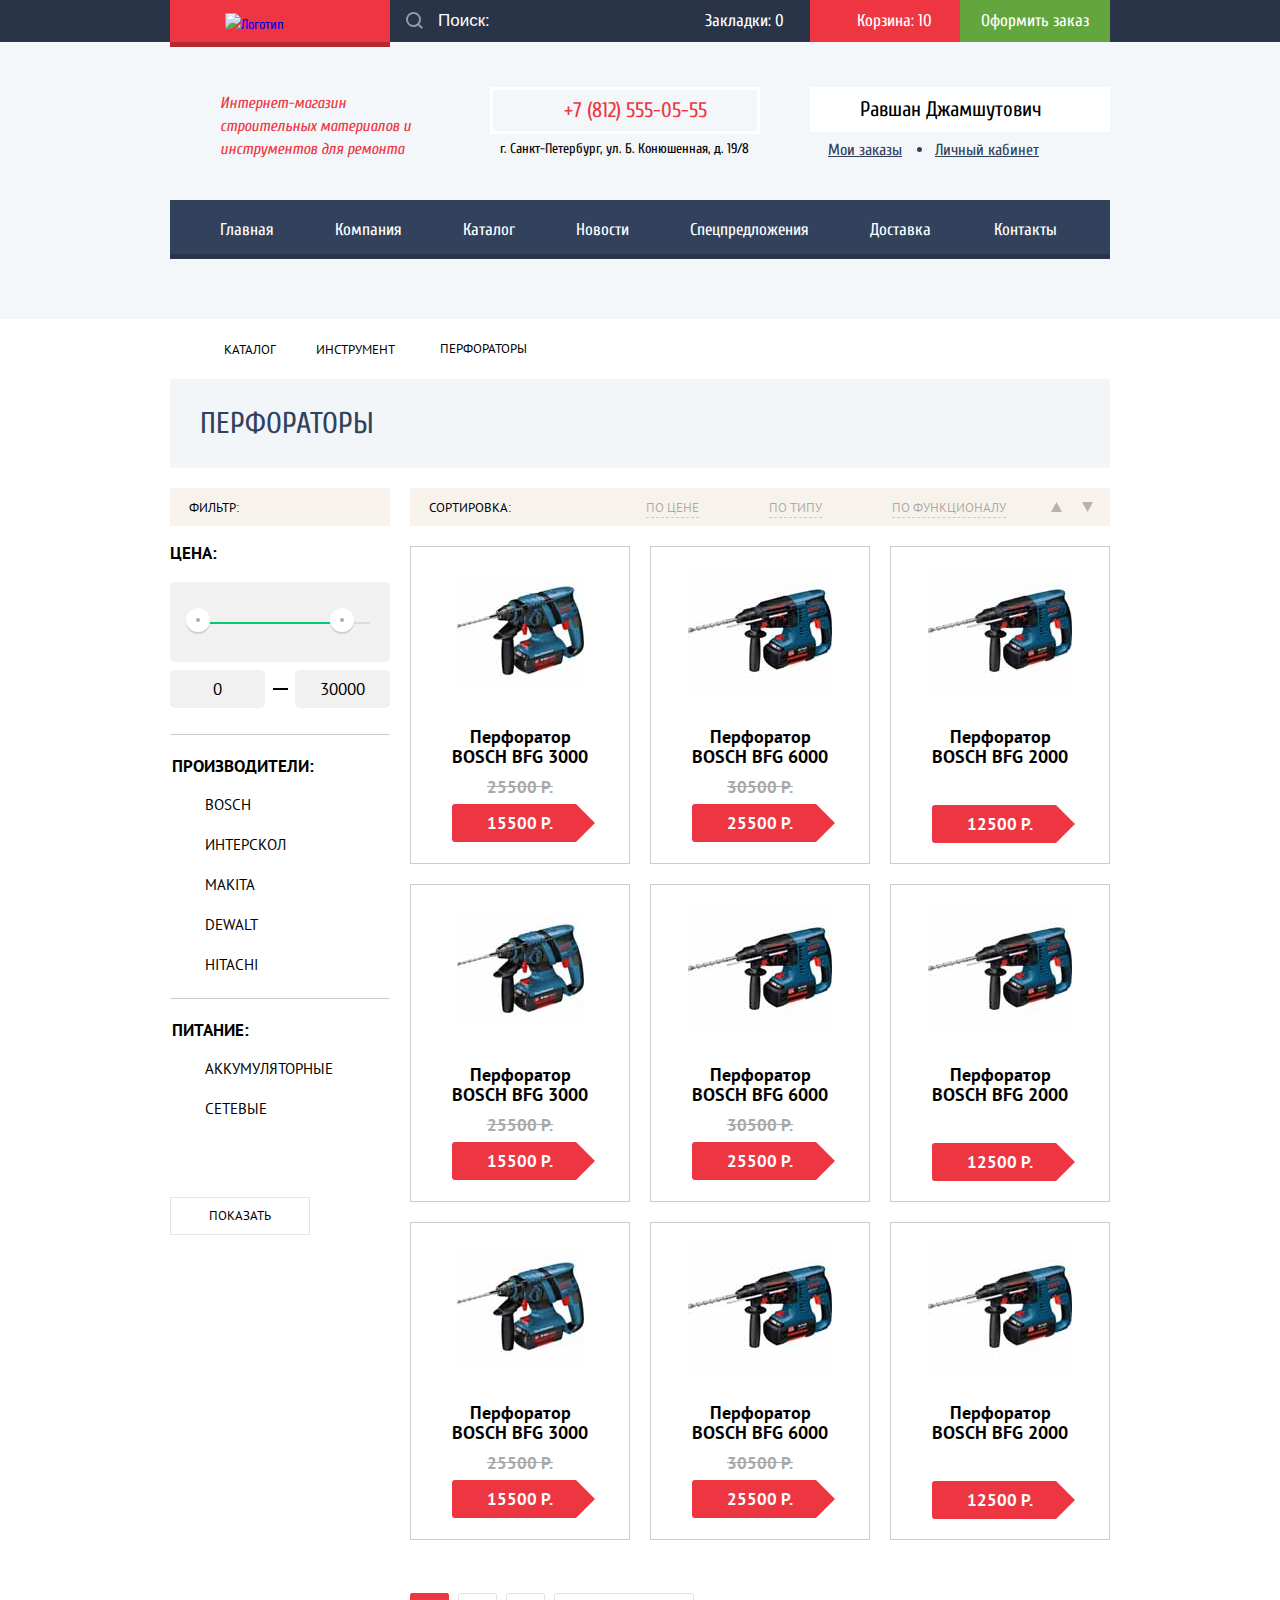
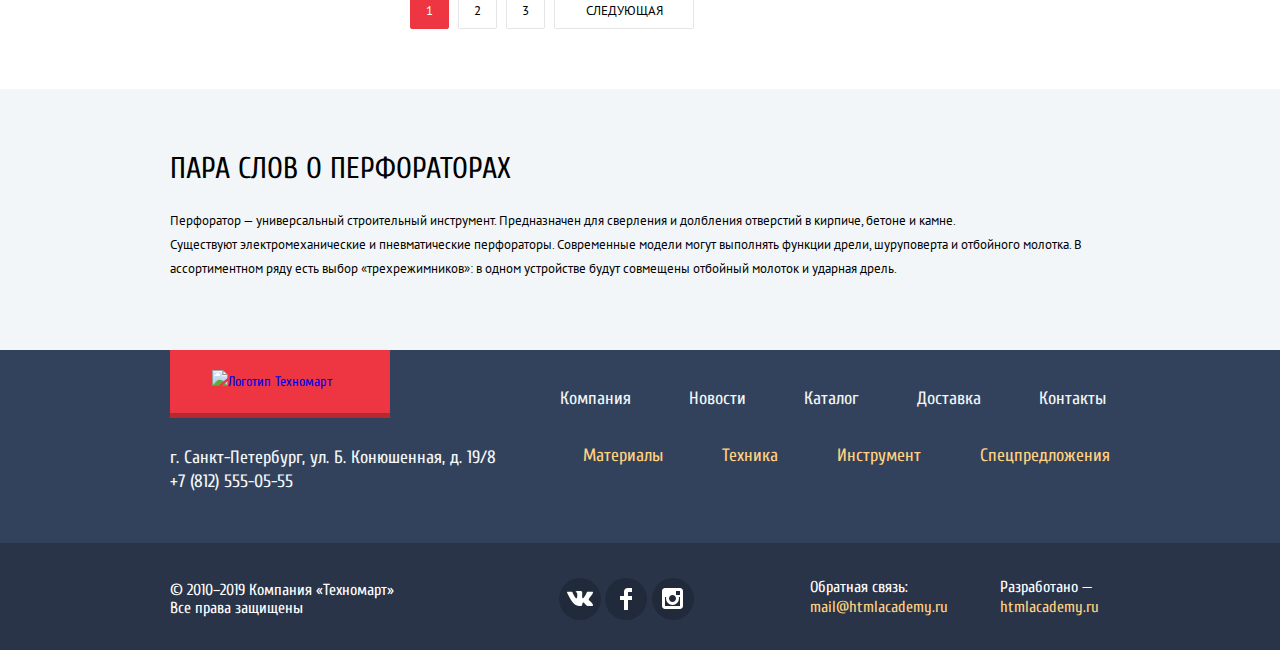
==== commit 83520987: "Changed pagination" ====
--- a/catalog.html
+++ b/catalog.html
@@ -3,8 +3,8 @@
 <head>
   <meta charset="utf-8">
   <title>HTML Academy: Техномарт</title>
-  <link href="https://fonts.googleapis.com/css?family=Cuprum:400,400i,700,700i|PT+Sans:400,700&display=swap&subset=cyrillic" rel="stylesheet">
-  <link href="css/normalize.css" rel="stylesheet" >
+  <link href="https://fonts.googleapis.com/css?family=Cuprum:400,400i,700,700i%7CPT+Sans:400,700&display=swap&subset=cyrillic" rel="stylesheet">
+  <link href="css/normalize.css" rel="stylesheet">
   <link href="css/min.style.css" rel="stylesheet">
 </head>
   <body>
--- a/css/min.style.css
+++ b/css/min.style.css
@@ -1 +1 @@
-@keyframes bounce{0%{top:5%}to{top:55%}}*,:after,:before{-webkit-box-sizing:border-box;-moz-box-sizing:border-box;box-sizing:border-box}.reset-list,body{padding:0;margin:0}body{font-family:'Cuprum','Arial',sans-serif;font-size:14px;line-height:24px;color:#000;background-color:#fff}.inactive-link,a{text-decoration:none}.inactive-link{pointer-events:none;cursor:default;color:#000}.reset-list{list-style-type:none}.second-level-heading{font-size:30px;color:#32425c;line-height:30px;font-weight:400;text-transform:uppercase}.visually-hidden{position:absolute;width:1px;height:1px;margin:-1px;border:0;padding:0;clip:rect(0 0 0 0);overflow:hidden}.centered-image{display:flex;align-items:center;justify-content:center}.button{display:inline-block;vertical-align:middle;padding-top:10px;padding-bottom:10px;background:#ee3643;font-size:14px;color:#fff;text-align:center;text-transform:uppercase;line-height:18px}.button:focus,.button:hover{background:#ca2c37}.button:active{background:#ba2732}.container{width:940px;margin:0 auto}.wrapper{width:100%}.top-navigation-wrapper{background-color:#293449}.top-navigation{display:flex;justify-content:space-between}.navigation-logo{position:relative;width:220px;background:#ee3643;display:flex;align-items:center;justify-content:center}.top-navigation .navigation-logo{min-height:42px}.navigation-logo::after{content:'';position:absolute;bottom:-5px;left:0;width:220px;height:5px;background:#ee3643;box-shadow:inset 0 -5px 0 0 rgba(0,0,0,.24)}.navigation-logo:hover{background-color:#ca2c37}.navigation-logo:active{background-color:#ba2732}.navigation-logo:active::after,.navigation-logo:hover::after{box-shadow:inset 0 -5px 0 0 rgba(0,0,0,.34)}.search-form{position:relative;width:270px}.search-form .input-search{width:100%;height:42px;border:0;background:#293449;padding-top:12px;padding-bottom:12px;padding-left:48px;font-size:17px;color:#000;line-height:18px;background-image:url(../img/svg/icon-search.svg);background-repeat:no-repeat;background-position:16px 12px}.input-search:-ms-input-placeholder{color:#fff}.input-search::placeholder{color:#fff}.input-search:hover{background-color:#212a3a}.input-search:active,.input-search:focus{background-color:#fff;background-image:url(../img/svg/icon-search-red.svg);background-repeat:no-repeat;background-position:16px 12px}.bookmarks-navigation{display:flex;justify-content:space-between;width:450px}.bookmarks-navigation .bookmarks-item{position:relative;width:150px;display:inline-block;vertical-align:middle;padding-top:12px;padding-bottom:12px;font-size:17px;color:#fff;line-height:18px;text-align:center}.bookmarks-navigation .button-checkout{background-color:#63a63e;color:#fff}.button-bookmark,.button-cart{padding-left:18px}.button-bookmark::before{top:12px;left:18px;width:14px;height:16px;background-image:url(../img/svg/icon-bookmark.svg);opacity:.5}.button-bookmark::before,.button-cart::before,.button-login::before,.header-phone::before{content:'';position:absolute;background-repeat:no-repeat;background-position:0 0}.button-cart::before{opacity:.5;top:12px;left:18px;width:15px;height:15px;background-image:url(../img/svg/icon-cart.svg)}.button-bookmark:hover,.button-cart:hover{cursor:pointer;background-color:#212a3a;opacity:1}.button-bookmark:active,.button-cart:active{cursor:pointer;background:#161d29;opacity:.5}.cart-not-empty{background-color:#ee3643}.button-checkout:hover{background:#5fbb2d}.button-checkout:active{background:#518534;opacity:.5}.user-navigation-wrapper{background-color:#f4f7f9;padding-bottom:60px}.user-navigation{display:flex;flex-direction:column}.user-coordinates{display:flex;justify-content:space-between;align-items:flex-start;padding-top:45px;padding-bottom:34px}.navigation-item{position:relative;width:300px}.first-level-heading{width:200px;margin:5px auto;font-size:16px;color:#ee3643;line-height:23px;font-style:italic;font-weight:400}.button-user-item,.store-phone .header-phone{display:inline-block;vertical-align:middle;font-size:21px;text-align:center;line-height:21px}.store-phone .header-phone{position:relative;width:270px;padding-left:20px;background:#f3f7f9;border:3px solid #fff;padding-top:10px;padding-bottom:10px;color:#ee3643}.button-login::before,.header-phone::before{top:10px;left:12px;width:19px;height:19px;background-image:url(../img/svg/icon-phone.svg)}.store-phone p{font-family:'Cuprum','Arial',sans-serif;font-size:14px;line-height:24px;margin-top:3px;margin-bottom:0;margin-left:10px}.user-buttons{display:flex;justify-content:space-between;flex-wrap:wrap}.button-user-item{background:#fff;padding-top:12px;padding-bottom:12px;color:#000}.user-buttons .button-login{position:relative;width:120px;margin-left:20px;padding-left:20px}.user-buttons .button-registry{width:150px}.button-login::before{top:15px;left:13px;width:20px;height:17px;background-image:url(../img/svg/icon-login-blue.svg);opacity:.3}.button-login:hover::before,.user-logout:hover,.user-name:hover::after,.user-name:hover::before{opacity:1}.button-login:active::before,.user-logout:active,.user-name:active::after,.user-name:active::before{opacity:.3}.button-user-item:hover,.user-account a:hover{color:#ee3643}.button-user-item:active,.user-account a:active,.user-name:active{color:rgb(0,0,0,.3)}.user-menu{background:#32425c;box-shadow:inset 0 -5px 0 0 #293449}.user-menu ul{display:flex;flex-wrap:wrap}.user-menu .user-menu-item{display:inline-block;vertical-align:middle;padding:21px 31px 21px 30px;font-size:17px;color:#fff;letter-spacing:0;line-height:17px;text-align:center}li:first-child .user-menu-item{padding-left:50px}li:last-child .user-menu-item{padding-left:32px}.user-menu-item:hover{background-color:#293449}.user-menu-item:active{background:#1d2739;opacity:.3}.content-navigation{margin-top:60px;margin-bottom:65px}.our-advantages{margin-bottom:33px}.advantages-row{display:flex;justify-content:space-between}.advantages-slider{width:620px;max-height:266px;position:relative;background-color:#eee}.advantage-arrows{position:relative}.arrow{border:0;background:0 0;position:absolute;top:115px;border-right:2px solid #fff;border-bottom:2px solid #fff;width:32px;height:32px}.arrow-left{left:30px;transform:rotate(-225deg)}.arrow-right{right:25px;transform:rotate(-45deg)}.arrow:active,.arrow:focus,.arrow:hover{outline:0;cursor:pointer}.advantages-services{display:flex;flex-direction:column}.advantages-item{position:relative;width:300px;padding-top:21px;padding-left:25px;min-height:123px;margin-bottom:20px}.sticker-new::before{content:'';position:absolute;top:0;right:0;width:60px;height:59px;background-image:url(../img/logo-new-product.png);background-repeat:no-repeat;background-position:0 0}.advantages-item .advantages-title{font-size:24px;color:#fff;line-height:30px;font-weight:700;padding:0;margin-top:0;margin-bottom:12px}.advantages-item .button-advantages{display:inline-block;vertical-align:middle;width:135px;padding-top:10px;padding-bottom:10px;font-size:14px;text-transform:uppercase;color:#fff;text-align:center;line-height:18px;opacity:.1;background:#000}.button-advantages:hover{opacity:.2;background:#000}.button-advantages:active{opacity:.3;background:#000}.advantages-materials{background-color:#ffbf47;background-image:url(../img/svg/icon-1.svg);background-repeat:no-repeat;background-position:83% 53%}.advantages-technics,.advantages-tool{background-color:#3bbce3;background-image:url(../img/svg/icon-2.svg);background-repeat:no-repeat;background-position:87% 54%}.advantages-technics{background-color:#dc91d8;background-image:url(../img/svg/icon-3.svg);background-position:85% 50%}.advantages-delivery,.advantages-discounts{background-color:#8ed78f;background-image:url(../img/svg/icon-4.svg);background-repeat:no-repeat;background-position:80% 47%}.advantages-delivery{background-color:#ffbf47;background-image:url(../img/svg/icon-5.svg);background-position:85% 50%}.popular-item-section{display:flex;justify-content:space-between;align-items:center;background:#f9f5f0;padding:25px 25px 25px 30px}.advantage-slider-controls{position:absolute;left:49%;bottom:35px;z-index:100;width:100px;height:25px;text-align:center;font-size:0;transform:translateX(-50%)}.advantage-slider-controls label{position:relative;display:inline-block;vertical-align:middle;width:10px;height:10px;padding:8px;border-radius:50%;cursor:pointer}.advantage-slider-controls label::after{content:'';position:absolute;top:8px;left:8px;z-index:1;width:10px;height:10px;background:#fff;border-radius:50%}.advantage-slider-item{display:none;padding-top:25px;padding-left:25px;min-height:266px}.advantage-slider-item:nth-child(1),.advantage-slider-item:nth-child(2){background-image:url(../img/slider-item-02.jpg);background-repeat:no-repeat;background-position:100% 0}.advantage-slider-item:nth-child(2){background-image:url(../img/slider-item-01.jpg)}#advantage-1:checked~.advantage-slider-list .advantage-slider-item:nth-child(1),#advantage-2:checked~.advantage-slider-list .advantage-slider-item:nth-child(2),#service-1:checked~.tabs-content .tab-content-item:nth-child(1),#service-2:checked~.tabs-content .tab-content-item:nth-child(2),#service-3:checked~.tabs-content .tab-content-item:nth-child(3){display:block}#advantage-1:checked~.advantage-slider-controls .advantage-controls-item--1::before,#advantage-2:checked~.advantage-slider-controls .advantage-controls-item--2::before{content:'';position:absolute;left:64%;top:65%;z-index:2;width:6px;height:6px;background:red;border-radius:50%}.advantage-slider-item h3{max-width:380px;margin-top:0;margin-bottom:0;font-size:36px;color:#fff;letter-spacing:0;line-height:36px;text-transform:uppercase}.advantage-slider-item p{max-width:430px;margin:0 0 10px;font-family:'Cuprum','Arial',sans-serif;font-size:18px;color:#fff;line-height:24px}.advantage-slider-item .button{position:absolute;width:195px;bottom:22px}.popular-item-section .second-level-heading{padding:0;margin:0}.button-popular{width:250px}.popular-products-row{margin-top:20px;margin-bottom:3px}.manufacturers-list ul,.product-list{display:flex;justify-content:space-between;flex-wrap:wrap}.product-item{display:flex;flex-direction:column;justify-content:flex-start;align-items:center;position:relative;width:220px;margin-bottom:20px;line-height:20px;font-weight:700;text-align:center;border:1px solid #ccc}.sticker-new-product::before,ul.tabs-menu::before{content:'';position:absolute;right:0;background-repeat:no-repeat;background-position:0 0}.sticker-new-product::before{z-index:15;top:0;width:60px;height:59px;background-image:url(../img/logo-new-product.png)}.product-item .actions{position:absolute;top:5px;left:0;width:218px;height:88px;padding:40px 0;background-color:rgba(255,255,255);z-index:10}.actions .bookmark,.actions .buy{position:relative;display:block;width:136px;margin:0 auto 7px;padding:7px 0;background-color:#63a63e;border:3px solid #63a63e;border-bottom-color:#367315;border-radius:3px;color:#fff;font-size:14px;line-height:18px;text-decoration:none;text-transform:uppercase}.actions .bookmark{color:#32425c;background:#fff;border-bottom-color:#63a63e}.actions .buy::before{content:'';position:absolute;top:8px;left:9px;width:17px;height:17px;background-image:url(../img/svg/icon-cart.svg);background-repeat:no-repeat;background-position:0 0;opacity:.3}.buy:active::before,.buy:hover::before{opacity:1}.actions .buy:hover{background:#5fbb2d;border-color:#5fbb2d #5fbb2d #367315}.actions .buy:active{background:#518534;border-color:#518534}.actions .bookmark:hover{border:3px solid #32425c}.actions .bookmark:active{opacity:.3;border:3px solid #32425c}.product-item .actions{display:none}.product-item:hover .actions{display:block}.product-item:hover .image{opacity:0}.product-item:hover{background:#fff;box-shadow:0 10px 25px 0 rgba(41,52,73,.5)}.product-item .image{width:218px;height:168px}.manufacturer-item img,.modal-map-image img,.product-item .image img{max-width:100%}.product-item .title{max-width:160px;font-family:'PT Sans','Arial',sans-serif;font-weight:700;font-size:18px;line-height:20px;color:#000;text-transform:capitalize;min-height:40px;padding:0;margin-bottom:0;margin-top:12px}.product-item .discount,.product-item .price{font-family:'PT Sans','Arial',sans-serif;font-size:17px;line-height:18px}.product-item .discount{font-weight:700;text-decoration:line-through;color:#a9a9a9;margin-top:11px;margin-bottom:0}.product-item .price{position:relative;color:#fff;background:#ee3643;border-radius:3px;margin-top:8px;margin-bottom:20px;padding:10px 35px}.product-item .price:after{content:'';position:absolute;top:0;right:-26px;width:0;height:0;border:19px solid #fff;border-left-color:#ee3643}.product-item .title+.price{margin-top:38px}.manufacturers-list{margin-top:20px}.manufacturer-item{width:220px;min-height:145px;border:1px solid #eaeaea;margin-bottom:20px;cursor:pointer}.manufacturer-item:active,.manufacturer-item:hover{box-shadow:0 10px 25px 0 rgba(41,52,73,.5)}.manufacturer-item:active img{opacity:.3}.services-navigation-wrapper{background-color:#f4f8f9;padding-top:40px}.our-services-intro .second-level-heading{margin-bottom:25px}.our-services-intro p{font-family:'PT Sans','Arial',sans-serif;font-size:13px;color:#000;line-height:24px;margin:0;padding:0}.our-services-tabs{display:flex;justify-content:space-between;padding-top:70px;max-height:352px}.our-services-tabs .tabs-menu{width:240px;position:relative}ul.tabs-menu::before{top:-40px;width:10px;height:279px;background-image:url(../img/our-services-shadow.png)}.our-services-tabs .tabs-content{width:620px}.tabs-menu label{display:block;width:100%;font-size:21px;font-weight:700;color:#fff;line-height:30px;padding-top:13px;padding-left:22px;padding-bottom:19px;background:#32425c;box-shadow:0 1px 0 0 #293449,inset 0 1px 0 0 #405069;cursor:pointer}.tabs-menu label:hover{background:#293449}.tab-content-title{max-width:380px;font-size:36px;color:#32425c;line-height:36px;font-weight:400;text-transform:uppercase;margin-bottom:22px;padding:0;margin-top:0}.tab-button{display:inline-block;vertical-align:middle;padding-top:10px;padding-bottom:10px;font-size:14px;color:#fff;text-align:center;line-height:18px;text-transform:uppercase;background-color:#ee3643}.tab-content-text{font-family:'PT Sans','Arial',sans-serif;max-width:385px;margin-top:0;margin-bottom:0;font-size:13px;color:#000;line-height:24px}.tab-content-item{display:none;height:282px;background-color:#f4f8f9;overflow:hidden}.tab-content-item:nth-child(1){background-image:url(../img/our-services-01-delivery.png);background-repeat:no-repeat;background-position:151px 21px}.tab-content-item:nth-child(2){background-image:url(../img/our-services-02-guarantee.png);background-repeat:no-repeat;background-position:230px 0}.tab-content-item:nth-child(3){background-image:url(../img/our-services-03-loan.png);background-repeat:no-repeat;background-position:155px 0}.button-tab{width:195px;margin-top:30px}#service-1:checked~.tabs-menu .slider-service-item--1,#service-2:checked~.tabs-menu .slider-service-item--2,#service-3:checked~.tabs-menu .slider-service-item--3{background:#fff;color:#32425c;box-shadow:0 1px 0 0 #fff}.company-info{position:relative;display:flex;justify-content:space-between;min-height:397px;margin-top:55px;margin-bottom:86px}.company-info .company-about{width:560px}.company-contacts h2+p{margin:0;max-width:190px}.button-company,.button-write-us{position:absolute;bottom:0}.button-write-us,.company-info .company-contacts{width:300px}.button-company{width:220px}.company-info .second-level-heading{color:#000;margin-bottom:26px}.company-info p{font-family:'PT Sans','Arial',sans-serif;font-size:13px;color:#000;line-height:24px;margin-bottom:24px}.company-about p:nth-child(3){margin-bottom:0}.company-about p:nth-child(4){line-height:0}.company-features{position:relative;padding-top:10px;padding-left:20px}.company-features li{position:relative;font-size:18px;color:#000;line-height:20px;margin-bottom:20px;margin-left:15px}.company-features li::before{content:'';position:absolute;top:7px;left:-35px;width:25px;height:2px;background:#ee3643}.company-map{margin-top:30px}.company-map:hover{cursor:pointer}.footer-navigation-wrapper{background-color:#32425c;padding-bottom:48px}.footer-first-row,.footer-second-row{display:flex;justify-content:space-between}.footer-first-row .navigation-logo{min-height:63px}.footer-menu{width:550px;display:flex;justify-content:flex-start;align-items:center;flex-wrap:wrap}.footer-navigation .footer-menu-item{display:inline-block;vertical-align:middle;font-size:18px;line-height:24px}.footer-first-row .footer-menu-item{color:#f1f5f7;padding-top:35px;padding-right:58px}li:last-child .footer-menu-item{padding-right:0}.footer-second-row .footer-menu-item{padding-top:5px;padding-right:36px;padding-left:23px;color:#ffd180}.footer-address{width:380px}.footer-coordinates,.footer-phone,.footer-social a,.footer-social p{font-family:'Cuprum','Arial',sans-serif;font-size:18px;line-height:24px;color:#f3f7f9}.footer-coordinates{margin-top:33px;margin-bottom:0}.footer-feedback a:hover,.footer-menu-item:hover{text-decoration:underline}.footer-menu-item:active{text-decoration:none;opacity:.5}.footer-social-wrapper{background-color:#293449;padding-top:35px;padding-bottom:30px}.footer-social{display:flex;justify-content:space-between;align-items:center}.footer-social a,.footer-social p{font-size:16px;color:#fff;line-height:18px;padding:0;margin:0}.footer-social a{color:#ffd180}.footer-copyright{width:230px}.footer-social-links{width:140px;margin-left:47px}.footer-social-links ul{display:flex;flex-wrap:wrap;justify-content:space-between;width:135px}.social-button{width:42px;height:42px;border-radius:50%;background-color:#212a3a}.social-button:focus,.social-button:hover{background-color:#ee3643}.footer-feedback{display:flex;justify-content:space-between;width:300px}.footer-feedback p:first-child,.footer-feedback-row:first-child{width:150px}.footer-feedback-row:last-child{width:110px}.footer-feedback p:last-child{width:115px}.footer-feedback a:active{text-decoration:none;color:#ee3643}.user-data{background-color:#fff;display:flex;justify-content:space-around;align-items:center}.user-name{font-family:'Cuprum','Arial',sans-serif;display:inline-block;vertical-align:middle;width:240px;padding-top:12px;padding-right:18px;padding-bottom:12px;text-align:right;font-size:21px;color:#000;line-height:21px}.user-logout,.user-name::before{width:20px;background-repeat:no-repeat;background-position:0 0;opacity:.3}.user-name::before{content:'';position:absolute;top:14px;left:14px;height:18px;background-image:url(../img/svg/icon-user-blue.svg)}.user-logout{display:inline-block;vertical-align:middle;height:17px;background-image:url(../img/svg/icon-logout-blue.svg)}.user-account{position:absolute;font-size:0;padding-top:6px}.user-account a{display:inline-block;vertical-align:middle;font-size:16px;color:#32425c;line-height:18px;text-decoration:underline;margin-left:18px}.user-account a:last-child{margin-left:33px}.user-account a:first-child::after{content:'';position:absolute;top:15px;left:107px;width:5px;height:5px;border-radius:50%;background:#32425c}.breadcrumbs{display:flex;align-items:center;flex-wrap:wrap;padding-top:18px;padding-bottom:18px}.breadcrumbs li{position:relative}.breadcrumb-item{display:inline-block;vertical-align:middle;margin-right:40px;font-family:'PT Sans','Arial',sans-serif;font-size:13px;color:#000;line-height:18px;text-transform:uppercase}.breadcrumb-item::after,.breadcrumbs-capital{background-repeat:no-repeat;background-position:0 0}.breadcrumbs-capital{display:inline-block;vertical-align:middle;width:14px;height:14px;background-image:url(../img/svg/icon-home.svg)}.breadcrumb-item::after{content:'';position:absolute;top:5px;right:16px;width:8px;height:12px;background-image:url(../img/svg/icon-right-small.svg)}.breadcrumb-item:focus,.breadcrumb-item:hover{text-decoration:underline}.breadcrumbs-current{margin-right:0;margin-left:5px}.breadcrumbs-current:focus,.breadcrumbs-current:hover{text-decoration:none}.breadcrumbs-current::after{display:none}.catalog-title-wrapper{background-color:#f2f6f8;padding-top:30px;padding-bottom:29px;padding-left:30px}.catalog-title-wrapper .second-level-heading{padding:0;margin:0}.filter-navigation{margin-top:20px;margin-bottom:33px}.filter-row{display:flex;justify-content:space-between}.filter-row:first-child{margin-bottom:20px}.filter-left-column{width:220px}.filter-right-column{width:700px}.filter-coloured-column{padding:8px 17px 6px 19px;background-color:#f7f3ec}.filter-sorted-column{display:flex;justify-content:space-between;align-items:center}.filter-row h5{font-family:'PT Sans','Arial',sans-serif;font-size:13px;line-height:18px;color:#000;font-weight:400;text-transform:uppercase;padding:0;margin:0 auto 0 0}.filter-left-column h5{margin-top:3px}.filter-row .sort-item{display:inline-block;vertical-align:middle;opacity:.3;margin-right:70px;border-bottom:1px dashed #ee3643;font-family:'PT Sans','Arial',sans-serif;font-size:13px;color:#000;line-height:18px;text-transform:uppercase}.filter-row .sort-item:nth-child(4){margin-right:45px}.filter-row .sort-item:hover{opacity:1;border-bottom:1px solid #ee3643}.filter-row .sort-item:active{color:#ee3643;border:0;opacity:1}.filter-row .sort-item-up{margin-right:20px;opacity:.3}.filter-row .sort-item-down{opacity:.3}.filter-row .sort-item-down:hover,.filter-row .sort-item-up:hover{opacity:1}.sort-item-down path:active,.sort-item-up path:active{fill:#ee3643;opacity:1}.filter-form .filter-item{border:0;margin:0;border-bottom:1px solid #ccc;padding:0 0 26px}.filter-item legend{padding-top:16px;padding-bottom:14px;font-family:'PT Sans','Arial',sans-serif;font-size:17px;line-height:30px;font-weight:700;text-transform:uppercase}.filter-item .legend-price-title{padding:0;margin:0;line-height:14px}.filter-item:nth-child(2){padding-bottom:3px}.filter-item:nth-child(3){border-bottom:none}.range-filter{width:100%;margin-top:20px}.range-controls{position:relative;height:80px;margin-top:22px;margin-bottom:8px;padding-top:40px;padding-right:20px;padding-left:20px;background-color:#f1f1f1;border-radius:5px}.range-controls .scale{height:2px;background:#d7dcde}.range-controls .bar{width:85%;height:2px;margin-left:0;background:#00ca74}.range-controls .toggle{position:absolute;top:26px;left:0;width:4px;height:4px;padding:0;border:10px solid #fff;background-color:#ababab;box-shadow:0 2px 1px 0 #cfcfcf;border-radius:50%;cursor:pointer;box-sizing:content-box}.range-controls .toggle-min{left:16px}.range-controls .toggle-max{left:160px}.price-controls{font-size:0}.price-controls label{position:relative;display:inline-block;vertical-align:middle;font-size:16px}.filter-option label,.price-controls input{font-family:'PT Sans','Arial',sans-serif;color:#000}.price-controls input{width:95px;padding-top:10px;padding-bottom:10px;text-align:center;border:0;border-radius:5px;background:#f1f1f1;font-size:17px;line-height:18px}.min-price::after{content:'';position:absolute;top:18px;left:103px;width:15px;height:2px;background:#000}.min-price{margin-right:15px}.filter-option{margin-bottom:20px;padding-left:35px}.filter-option label{position:relative;display:block;cursor:pointer;user-select:none;font-size:15px;line-height:20px;text-transform:uppercase}.filter-input-checkbox+label::before{content:'';position:absolute;left:-36px;top:-2px;width:23px;height:23px;background-image:url(../img/svg/checkbox-off.svg);background-repeat:no-repeat;background-position:0 0;opacity:.6}.filter-input-checkbox:checked+label::after{content:'';position:absolute;top:-2px;left:-36px;width:27px;height:23px;background-image:url(../img/svg/checkbox-on.svg);background-repeat:no-repeat;background-position:0 0;opacity:.6}.filter-input:focus+label::after,.filter-input:hover+label::before{opacity:1}.filter-input:disabled+label::after,.filter-input:disabled+label::before{opacity:.3}.filter-input-radio+label::before{content:'';position:absolute;left:-36px;top:-3px;width:25px;height:25px;background-image:url(../img/svg/radio-off.svg);background-repeat:no-repeat;background-position:0 0;opacity:.6}.filter-input-radio:checked+label::after{content:'';position:absolute;top:-3px;left:-36px;width:25px;height:25px;background-image:url(../img/svg/radio-on.svg);background-repeat:no-repeat;background-position:0 0;opacity:.6}.filter-button{width:140px;display:inline-block;margin-top:32px;padding-top:9px;padding-bottom:9px;font-family:'PT Sans','Arial',sans-serif;font-size:13px;text-align:center;line-height:18px;color:#000;vertical-align:middle;text-transform:uppercase;background:#fff;border:1px solid #e5e5e5;cursor:pointer}.pagination-list{display:flex;flex-wrap:wrap;margin-left:240px;margin-bottom:60px}.pagination-item{display:inline-block;vertical-align:middle;padding:8px 15px;margin-right:9px;font-family:'PT Sans','Arial',sans-serif;font-size:13px;line-height:18px;color:#000;background-color:#fff;background:#fff;border:1px solid #e5e5e5;border-radius:2px;text-transform:uppercase;text-align:center}.pagination-item-current{background-color:#ee3643;color:#fff}.pagination-item-next{width:140px;padding-right:0;padding-left:0}.pagination-item:hover{border:1px solid #bdc6ca}.pagination-item:active{border:1px solid #ee3643}li:last-child .pagination-item{margin-right:0}.section-description-wrapper{background-color:#f2f6f8;padding-top:40px;padding-bottom:56px}.seo-text .second-level-heading{color:#000}.seo-text p{font-family:'PT Sans','Arial',sans-serif;font-size:13px;color:#000;line-height:24px}.hidden{display:none}.modal-wrapper{position:fixed;z-index:777;left:0;top:0;width:100%;height:100%;overflow:auto;background-color:rgba(0,0,0,.8)}.modal{position:fixed;top:50%;left:50%;transform:translate(-50%,-50%);background-color:#fff;z-index:888}.modal-animated{animation:bounce .6s}.write-us{width:620px;border-top:7px solid #ee3643;box-shadow:0 20px 40px 0 rgba(0,0,0,.75)}.modal-close{position:absolute;top:10px;right:10px;width:21px;height:21px;background-color:transparent;border:0;cursor:pointer;z-index:5}.modal-close::after,.modal-close::before{content:'';position:absolute;top:8px;left:0;width:25px;height:4px;background-color:#ee3643}.modal-close::before{transform:rotate(45deg)}.modal-close::after{transform:rotate(-45deg)}.write-us-form .modal-row:first-child{display:flex;justify-content:space-between;padding-top:45px}.write-us-form .modal-item{width:220px}.write-us-form .modal-row{padding-left:80px;padding-right:80px;padding-bottom:20px}.write-us-form label{display:block;font-family:'Cuprum','Arial',sans-serif;font-size:18px;line-height:18px;margin-bottom:10px}.user-text,.write-us-form input[type=email],.write-us-form input[type=text]{width:100%;background:#fff;border:2px solid #dee3e4;border-radius:2px;padding-top:9px;padding-left:16px;padding-bottom:9px;font-family:'PT Sans','Arial',sans-serif;font-size:13px;color:#a9a9a9;line-height:18px}.user-text:focus,.write-us-form input[type=email]:focus,.write-us-form input[type=text]:focus{outline:0;border:2px solid #ee3643}.write-us-form .user-text{height:114px}.write-us-form .modal-row:nth-child(2){padding-bottom:28px}.write-us-form .modal-row:last-child{padding-top:37px;padding-bottom:37px;background:#f4f4f4}.write-us-form .button-submit{width:100%;border:0}.modal-map{width:940px;height:422px;box-shadow:0 20px 40px 0 rgba(0,0,0,.75)}.modal-map-image iframe{position:relative;z-index:2}.modal-map-image p{position:absolute;top:0;left:0;z-index:1;margin:0}.modal-product{border-top:7px solid #ee3643;width:620px;box-shadow:0 20px 40px 0 rgba(41,52,73,.75)}.modal-product-container .added-product-title{position:relative;padding:40px 80px 43px}.added-product-title h2{margin-left:55px;font-weight:400;font-size:30px;line-height:30px;color:#000;text-align:center}.added-product-title h2::before{content:'';position:absolute;top:50px;left:80px;width:66px;height:66px;background-image:url(../img/svg/icon-mark.svg);background-repeat:no-repeat;background-position:0 0}.modal-product-container .modal-row{display:flex;justify-content:space-between;background-color:#f1f1f1;padding:37px 80px}.modal-row .button-go-shopping,.modal-row .button-place-order{width:220px}.modal-row .button-go-shopping{color:#000;background-color:#fff}
+@keyframes bounce{0%{top:5%}to{top:55%}}*,:after,:before{-webkit-box-sizing:border-box;-moz-box-sizing:border-box;box-sizing:border-box}.reset-list,body{padding:0;margin:0}body{font-family:'Cuprum','Arial',sans-serif;font-size:14px;line-height:24px;color:#000;background-color:#fff}.inactive-link,a{text-decoration:none}.inactive-link{pointer-events:none;cursor:default;color:#000}.reset-list{list-style-type:none}.second-level-heading{font-size:30px;color:#32425c;line-height:30px;font-weight:400;text-transform:uppercase}.visually-hidden{position:absolute;width:1px;height:1px;margin:-1px;border:0;padding:0;clip:rect(0 0 0 0);overflow:hidden}.centered-image{display:flex;align-items:center;justify-content:center}.button{display:inline-block;vertical-align:middle;padding-top:10px;padding-bottom:10px;background:#ee3643;font-size:14px;color:#fff;text-align:center;text-transform:uppercase;line-height:18px}.button:focus,.button:hover{background:#ca2c37}.button:active{background:#ba2732}.container{width:940px;margin:0 auto}.wrapper{width:100%}.top-navigation-wrapper{background-color:#293449}.top-navigation{display:flex;justify-content:space-between}.navigation-logo{position:relative;width:220px;background:#ee3643;display:flex;align-items:center;justify-content:center}.top-navigation .navigation-logo{min-height:42px}.navigation-logo::after{content:'';position:absolute;bottom:-5px;left:0;width:220px;height:5px;background:#ee3643;box-shadow:inset 0 -5px 0 0 rgba(0,0,0,.24)}.navigation-logo:hover{background-color:#ca2c37}.navigation-logo:active{background-color:#ba2732}.navigation-logo:active::after,.navigation-logo:hover::after{box-shadow:inset 0 -5px 0 0 rgba(0,0,0,.34)}.search-form{position:relative;width:270px}.search-form .input-search{width:100%;height:42px;border:0;background:#293449;padding-top:12px;padding-bottom:12px;padding-left:48px;font-size:17px;color:#000;line-height:18px;background-image:url(../img/svg/icon-search.svg);background-repeat:no-repeat;background-position:16px 12px}.input-search:-ms-input-placeholder{color:#fff}.input-search::placeholder{color:#fff}.input-search:hover{background-color:#212a3a}.input-search:active,.input-search:focus{background-color:#fff;background-image:url(../img/svg/icon-search-red.svg);background-repeat:no-repeat;background-position:16px 12px}.bookmarks-navigation{display:flex;justify-content:space-between;width:450px}.bookmarks-navigation .bookmarks-item{position:relative;width:150px;display:inline-block;vertical-align:middle;padding-top:12px;padding-bottom:12px;font-size:17px;color:#fff;line-height:18px;text-align:center}.bookmarks-navigation .button-checkout{background-color:#63a63e;color:#fff}.button-bookmark,.button-cart{padding-left:18px}.button-bookmark::before{top:12px;left:18px;width:14px;height:16px;background-image:url(../img/svg/icon-bookmark.svg);opacity:.5}.button-bookmark::before,.button-cart::before,.button-login::before,.header-phone::before{content:'';position:absolute;background-repeat:no-repeat;background-position:0 0}.button-cart::before{opacity:.5;top:12px;left:18px;width:15px;height:15px;background-image:url(../img/svg/icon-cart.svg)}.button-bookmark:hover,.button-cart:hover{cursor:pointer;background-color:#212a3a;opacity:1}.button-bookmark:active,.button-cart:active{cursor:pointer;background:#161d29;opacity:.5}.cart-not-empty{background-color:#ee3643}.button-checkout:hover{background:#5fbb2d}.button-checkout:active{background:#518534;opacity:.5}.user-navigation-wrapper{background-color:#f4f7f9;padding-bottom:60px}.user-navigation{display:flex;flex-direction:column}.user-coordinates{display:flex;justify-content:space-between;align-items:flex-start;padding-top:45px;padding-bottom:34px}.navigation-item{position:relative;width:300px}.first-level-heading{width:200px;margin:5px auto;font-size:16px;color:#ee3643;line-height:23px;font-style:italic;font-weight:400}.button-user-item,.store-phone .header-phone{display:inline-block;vertical-align:middle;font-size:21px;text-align:center;line-height:21px}.store-phone .header-phone{position:relative;width:270px;padding-left:20px;background:#f3f7f9;border:3px solid #fff;padding-top:10px;padding-bottom:10px;color:#ee3643}.button-login::before,.header-phone::before{top:10px;left:12px;width:19px;height:19px;background-image:url(../img/svg/icon-phone.svg)}.store-phone p{font-family:'Cuprum','Arial',sans-serif;font-size:14px;line-height:24px;margin-top:3px;margin-bottom:0;margin-left:10px}.user-buttons{display:flex;justify-content:space-between;flex-wrap:wrap}.button-user-item{background:#fff;padding-top:12px;padding-bottom:12px;color:#000}.user-buttons .button-login{position:relative;width:120px;margin-left:20px;padding-left:20px}.user-buttons .button-registry{width:150px}.button-login::before{top:15px;left:13px;width:20px;height:17px;background-image:url(../img/svg/icon-login-blue.svg);opacity:.3}.button-login:hover::before,.user-logout:hover,.user-name:hover::after,.user-name:hover::before{opacity:1}.button-login:active::before,.user-logout:active,.user-name:active::after,.user-name:active::before{opacity:.3}.button-user-item:hover,.user-account a:hover{color:#ee3643}.button-user-item:active,.user-account a:active,.user-name:active{color:rgb(0,0,0,.3)}.user-menu{background:#32425c;box-shadow:inset 0 -5px 0 0 #293449}.user-menu ul{display:flex;flex-wrap:wrap}.user-menu .user-menu-item{display:inline-block;vertical-align:middle;padding:21px 31px 21px 30px;font-size:17px;color:#fff;letter-spacing:0;line-height:17px;text-align:center}li:first-child .user-menu-item{padding-left:50px}li:last-child .user-menu-item{padding-left:32px}.user-menu-item:hover{background-color:#293449}.user-menu-item:active{background:#1d2739;opacity:.3}.content-navigation{margin-top:60px;margin-bottom:65px}.our-advantages{margin-bottom:33px}.advantages-row{display:flex;justify-content:space-between}.advantages-slider{width:620px;max-height:266px;position:relative;background-color:#eee}.advantage-arrows{position:relative}.arrow{border:0;background:0 0;position:absolute;top:115px;border-right:2px solid #fff;border-bottom:2px solid #fff;width:32px;height:32px}.arrow-left{left:30px;transform:rotate(-225deg)}.arrow-right{right:25px;transform:rotate(-45deg)}.arrow:active,.arrow:focus,.arrow:hover{outline:0;cursor:pointer}.advantages-services{display:flex;flex-direction:column}.advantages-item{position:relative;width:300px;padding-top:21px;padding-left:25px;min-height:123px;margin-bottom:20px}.sticker-new::before{content:'';position:absolute;top:0;right:0;width:60px;height:59px;background-image:url(../img/logo-new-product.png);background-repeat:no-repeat;background-position:0 0}.advantages-item .advantages-title{font-size:24px;color:#fff;line-height:30px;font-weight:700;padding:0;margin-top:0;margin-bottom:12px}.advantages-item .button-advantages{display:inline-block;vertical-align:middle;width:135px;padding-top:10px;padding-bottom:10px;font-size:14px;text-transform:uppercase;color:#fff;text-align:center;line-height:18px;opacity:.1;background:#000}.button-advantages:hover{opacity:.2;background:#000}.button-advantages:active{opacity:.3;background:#000}.advantages-materials{background-color:#ffbf47;background-image:url(../img/svg/icon-1.svg);background-repeat:no-repeat;background-position:83% 53%}.advantages-technics,.advantages-tool{background-color:#3bbce3;background-image:url(../img/svg/icon-2.svg);background-repeat:no-repeat;background-position:87% 54%}.advantages-technics{background-color:#dc91d8;background-image:url(../img/svg/icon-3.svg);background-position:85% 50%}.advantages-delivery,.advantages-discounts{background-color:#8ed78f;background-image:url(../img/svg/icon-4.svg);background-repeat:no-repeat;background-position:80% 47%}.advantages-delivery{background-color:#ffbf47;background-image:url(../img/svg/icon-5.svg);background-position:85% 50%}.popular-item-section{display:flex;justify-content:space-between;align-items:center;background:#f9f5f0;padding:25px 25px 25px 30px}.advantage-slider-controls{position:absolute;left:49%;bottom:35px;z-index:100;width:100px;height:25px;text-align:center;font-size:0;transform:translateX(-50%)}.advantage-slider-controls label{position:relative;display:inline-block;vertical-align:middle;width:10px;height:10px;padding:8px;border-radius:50%;cursor:pointer}.advantage-slider-controls label::after{content:'';position:absolute;top:8px;left:8px;z-index:1;width:10px;height:10px;background:#fff;border-radius:50%}.advantage-slider-item{display:none;padding-top:25px;padding-left:25px;min-height:266px}.advantage-slider-item:nth-child(1),.advantage-slider-item:nth-child(2){background-image:url(../img/slider-item-02.jpg);background-repeat:no-repeat;background-position:100% 0}.advantage-slider-item:nth-child(2){background-image:url(../img/slider-item-01.jpg)}#advantage-1:checked~.advantage-slider-list .advantage-slider-item:nth-child(1),#advantage-2:checked~.advantage-slider-list .advantage-slider-item:nth-child(2),#service-1:checked~.tabs-content .tab-content-item:nth-child(1),#service-2:checked~.tabs-content .tab-content-item:nth-child(2),#service-3:checked~.tabs-content .tab-content-item:nth-child(3){display:block}#advantage-1:checked~.advantage-slider-controls .advantage-controls-item--1::before,#advantage-2:checked~.advantage-slider-controls .advantage-controls-item--2::before{content:'';position:absolute;left:64%;top:65%;z-index:2;width:6px;height:6px;background:red;border-radius:50%}.advantage-slider-item h3{max-width:380px;margin-top:0;margin-bottom:0;font-size:36px;color:#fff;letter-spacing:0;line-height:36px;text-transform:uppercase}.advantage-slider-item p{max-width:430px;margin:0 0 10px;font-family:'Cuprum','Arial',sans-serif;font-size:18px;color:#fff;line-height:24px}.advantage-slider-item .button{position:absolute;width:195px;bottom:22px}.popular-item-section .second-level-heading{padding:0;margin:0}.button-popular{width:250px}.popular-products-row{margin-top:20px;margin-bottom:3px}.manufacturers-list ul,.product-list{display:flex;justify-content:space-between;flex-wrap:wrap}.product-item{display:flex;flex-direction:column;justify-content:flex-start;align-items:center;position:relative;width:220px;margin-bottom:20px;line-height:20px;font-weight:700;text-align:center;border:1px solid #ccc}.sticker-new-product::before,ul.tabs-menu::before{content:'';position:absolute;right:0;background-repeat:no-repeat;background-position:0 0}.sticker-new-product::before{z-index:15;top:0;width:60px;height:59px;background-image:url(../img/logo-new-product.png)}.product-item .actions{position:absolute;top:5px;left:0;width:218px;height:88px;padding:40px 0;background-color:rgba(255,255,255);z-index:10}.actions .bookmark,.actions .buy{position:relative;display:block;width:136px;margin:0 auto 7px;padding:7px 0;background-color:#63a63e;border:3px solid #63a63e;border-bottom-color:#367315;border-radius:3px;color:#fff;font-size:14px;line-height:18px;text-decoration:none;text-transform:uppercase}.actions .bookmark{color:#32425c;background:#fff;border-bottom-color:#63a63e}.actions .buy::before{content:'';position:absolute;top:8px;left:9px;width:17px;height:17px;background-image:url(../img/svg/icon-cart.svg);background-repeat:no-repeat;background-position:0 0;opacity:.3}.buy:active::before,.buy:hover::before{opacity:1}.actions .buy:hover{background:#5fbb2d;border-color:#5fbb2d #5fbb2d #367315}.actions .buy:active{background:#518534;border-color:#518534}.actions .bookmark:hover{border:3px solid #32425c}.actions .bookmark:active{opacity:.3;border:3px solid #32425c}.product-item .actions{display:none}.product-item:hover .actions{display:block}.product-item:hover .image{opacity:0}.product-item:hover{background:#fff;box-shadow:0 10px 25px 0 rgba(41,52,73,.5)}.product-item .image{width:218px;height:168px}.manufacturer-item img,.modal-map-image img,.product-item .image img{max-width:100%}.product-item .title{max-width:160px;font-family:'PT Sans','Arial',sans-serif;font-weight:700;font-size:18px;line-height:20px;color:#000;text-transform:capitalize;min-height:40px;padding:0;margin-bottom:0;margin-top:12px}.product-item .discount,.product-item .price{font-family:'PT Sans','Arial',sans-serif;font-size:17px;line-height:18px}.product-item .discount{font-weight:700;text-decoration:line-through;color:#a9a9a9;margin-top:11px;margin-bottom:0}.product-item .price{position:relative;color:#fff;background:#ee3643;border-radius:3px;margin-top:8px;margin-bottom:20px;padding:10px 35px}.product-item .price:after{content:'';position:absolute;top:0;right:-26px;width:0;height:0;border:19px solid #fff;border-left-color:#ee3643}.product-item .title+.price{margin-top:38px}.manufacturers-list{margin-top:20px}.manufacturer-item{width:220px;min-height:145px;border:1px solid #eaeaea;margin-bottom:20px;cursor:pointer}.manufacturer-item:active,.manufacturer-item:hover{box-shadow:0 10px 25px 0 rgba(41,52,73,.5)}.manufacturer-item:active img{opacity:.3}.services-navigation-wrapper{background-color:#f4f8f9;padding-top:40px}.our-services-intro .second-level-heading{margin-bottom:25px}.our-services-intro p{font-family:'PT Sans','Arial',sans-serif;font-size:13px;color:#000;line-height:24px;margin:0;padding:0}.our-services-tabs{display:flex;justify-content:space-between;padding-top:70px;max-height:352px}.our-services-tabs .tabs-menu{width:240px;position:relative}ul.tabs-menu::before{top:-40px;width:10px;height:279px;background-image:url(../img/our-services-shadow.png)}.our-services-tabs .tabs-content{width:620px}.tabs-menu label{display:block;width:100%;font-size:21px;font-weight:700;color:#fff;line-height:30px;padding-top:13px;padding-left:22px;padding-bottom:19px;background:#32425c;box-shadow:0 1px 0 0 #293449,inset 0 1px 0 0 #405069;cursor:pointer}.tabs-menu label:hover{background:#293449}.tab-content-title{max-width:380px;font-size:36px;color:#32425c;line-height:36px;font-weight:400;text-transform:uppercase;margin-bottom:22px;padding:0;margin-top:0}.tab-button{display:inline-block;vertical-align:middle;padding-top:10px;padding-bottom:10px;font-size:14px;color:#fff;text-align:center;line-height:18px;text-transform:uppercase;background-color:#ee3643}.tab-content-text{font-family:'PT Sans','Arial',sans-serif;max-width:385px;margin-top:0;margin-bottom:0;font-size:13px;color:#000;line-height:24px}.tab-content-item{display:none;height:282px;background-color:#f4f8f9;overflow:hidden}.tab-content-item:nth-child(1){background-image:url(../img/our-services-01-delivery.png);background-repeat:no-repeat;background-position:151px 21px}.tab-content-item:nth-child(2){background-image:url(../img/our-services-02-guarantee.png);background-repeat:no-repeat;background-position:230px 0}.tab-content-item:nth-child(3){background-image:url(../img/our-services-03-loan.png);background-repeat:no-repeat;background-position:155px 0}.button-tab{width:195px;margin-top:30px}#service-1:checked~.tabs-menu .slider-service-item--1,#service-2:checked~.tabs-menu .slider-service-item--2,#service-3:checked~.tabs-menu .slider-service-item--3{background:#fff;color:#32425c;box-shadow:0 1px 0 0 #fff}.company-info{position:relative;display:flex;justify-content:space-between;min-height:397px;margin-top:55px;margin-bottom:86px}.company-info .company-about{width:560px}.company-contacts h2+p{margin:0;max-width:190px}.button-company,.button-write-us{position:absolute;bottom:0}.button-write-us,.company-info .company-contacts{width:300px}.button-company{width:220px}.company-info .second-level-heading{color:#000;margin-bottom:26px}.company-info p{font-family:'PT Sans','Arial',sans-serif;font-size:13px;color:#000;line-height:24px;margin-bottom:24px}.company-about p:nth-child(3){margin-bottom:0}.company-about p:nth-child(4){line-height:0}.company-features{position:relative;padding-top:10px;padding-left:20px}.company-features li{position:relative;font-size:18px;color:#000;line-height:20px;margin-bottom:20px;margin-left:15px}.company-features li::before{content:'';position:absolute;top:7px;left:-35px;width:25px;height:2px;background:#ee3643}.company-map{margin-top:30px}.company-map:hover{cursor:pointer}.footer-navigation-wrapper{background-color:#32425c;padding-bottom:48px}.footer-first-row,.footer-second-row{display:flex;justify-content:space-between}.footer-first-row .navigation-logo{min-height:63px}.footer-menu{width:550px;display:flex;justify-content:flex-start;align-items:center;flex-wrap:wrap}.footer-navigation .footer-menu-item{display:inline-block;vertical-align:middle;font-size:18px;line-height:24px}.footer-first-row .footer-menu-item{color:#f1f5f7;padding-top:35px;padding-right:58px}li:last-child .footer-menu-item{padding-right:0}.footer-second-row .footer-menu-item{padding-top:5px;padding-right:36px;padding-left:23px;color:#ffd180}.footer-address{width:380px}.footer-coordinates,.footer-phone,.footer-social a,.footer-social p{font-family:'Cuprum','Arial',sans-serif;font-size:18px;line-height:24px;color:#f3f7f9}.footer-coordinates{margin-top:33px;margin-bottom:0}.footer-feedback a:hover,.footer-menu-item:hover{text-decoration:underline}.footer-menu-item:active{text-decoration:none;opacity:.5}.footer-social-wrapper{background-color:#293449;padding-top:35px;padding-bottom:30px}.footer-social{display:flex;justify-content:space-between;align-items:center}.footer-social a,.footer-social p{font-size:16px;color:#fff;line-height:18px;padding:0;margin:0}.footer-social a{color:#ffd180}.footer-copyright{width:230px}.footer-social-links{width:140px;margin-left:47px}.footer-social-links ul{display:flex;flex-wrap:wrap;justify-content:space-between;width:135px}.social-button{width:42px;height:42px;border-radius:50%;background-color:#212a3a}.social-button:focus,.social-button:hover{background-color:#ee3643}.footer-feedback{display:flex;justify-content:space-between;width:300px}.footer-feedback p:first-child,.footer-feedback-row:first-child{width:150px}.footer-feedback-row:last-child{width:110px}.footer-feedback p:last-child{width:115px}.footer-feedback a:active{text-decoration:none;color:#ee3643}.user-data{background-color:#fff;display:flex;justify-content:space-around;align-items:center}.user-name{font-family:'Cuprum','Arial',sans-serif;display:inline-block;vertical-align:middle;width:240px;padding-top:12px;padding-right:18px;padding-bottom:12px;text-align:right;font-size:21px;color:#000;line-height:21px}.user-logout,.user-name::before{width:20px;background-repeat:no-repeat;background-position:0 0;opacity:.3}.user-name::before{content:'';position:absolute;top:14px;left:14px;height:18px;background-image:url(../img/svg/icon-user-blue.svg)}.user-logout{display:inline-block;vertical-align:middle;height:17px;background-image:url(../img/svg/icon-logout-blue.svg)}.user-account{position:absolute;font-size:0;padding-top:6px}.user-account a{display:inline-block;vertical-align:middle;font-size:16px;color:#32425c;line-height:18px;text-decoration:underline;margin-left:18px}.user-account a:last-child{margin-left:33px}.user-account a:first-child::after{content:'';position:absolute;top:15px;left:107px;width:5px;height:5px;border-radius:50%;background:#32425c}.breadcrumbs{display:flex;align-items:center;flex-wrap:wrap;padding-top:18px;padding-bottom:18px}.breadcrumbs li{position:relative}.breadcrumb-item{display:inline-block;vertical-align:middle;margin-right:40px;font-family:'PT Sans','Arial',sans-serif;font-size:13px;color:#000;line-height:18px;text-transform:uppercase}.breadcrumb-item::after,.breadcrumbs-capital{background-repeat:no-repeat;background-position:0 0}.breadcrumbs-capital{display:inline-block;vertical-align:middle;width:14px;height:14px;background-image:url(../img/svg/icon-home.svg)}.breadcrumb-item::after{content:'';position:absolute;top:5px;right:16px;width:8px;height:12px;background-image:url(../img/svg/icon-right-small.svg)}.breadcrumb-item:focus,.breadcrumb-item:hover{text-decoration:underline}.breadcrumbs-current{margin-right:0;margin-left:5px}.breadcrumbs-current:focus,.breadcrumbs-current:hover{text-decoration:none}.breadcrumbs-current::after{display:none}.catalog-title-wrapper{background-color:#f2f6f8;padding-top:30px;padding-bottom:29px;padding-left:30px}.catalog-title-wrapper .second-level-heading{padding:0;margin:0}.filter-navigation{margin-top:20px;margin-bottom:33px}.filter-row{display:flex;justify-content:space-between}.filter-row:first-child{margin-bottom:20px}.filter-left-column{width:220px}.filter-right-column{width:700px}.filter-coloured-column{padding:8px 17px 6px 19px;background-color:#f7f3ec}.filter-sorted-column{display:flex;justify-content:space-between;align-items:center}.filter-row h5{font-family:'PT Sans','Arial',sans-serif;font-size:13px;line-height:18px;color:#000;font-weight:400;text-transform:uppercase;padding:0;margin:0 auto 0 0}.filter-left-column h5{margin-top:3px}.filter-row .sort-item{display:inline-block;vertical-align:middle;opacity:.3;margin-right:70px;border-bottom:1px dashed #ee3643;font-family:'PT Sans','Arial',sans-serif;font-size:13px;color:#000;line-height:18px;text-transform:uppercase}.filter-row .sort-item:nth-child(4){margin-right:45px}.filter-row .sort-item:hover{opacity:1;border-bottom:1px solid #ee3643}.filter-row .sort-item:active{color:#ee3643;border:0;opacity:1}.filter-row .sort-item-up{margin-right:20px;opacity:.3}.filter-row .sort-item-down{opacity:.3}.filter-row .sort-item-down:hover,.filter-row .sort-item-up:hover{opacity:1}.sort-item-down path:active,.sort-item-up path:active{fill:#ee3643;opacity:1}.filter-form .filter-item{border:0;margin:0;border-bottom:1px solid #ccc;padding:0 0 26px}.filter-item legend{padding-top:16px;padding-bottom:14px;font-family:'PT Sans','Arial',sans-serif;font-size:17px;line-height:30px;font-weight:700;text-transform:uppercase}.filter-item .legend-price-title{padding:0;margin:0;line-height:14px}.filter-item:nth-child(2){padding-bottom:3px}.filter-item:nth-child(3){border-bottom:none}.range-filter{width:100%;margin-top:20px}.range-controls{position:relative;height:80px;margin-top:22px;margin-bottom:8px;padding-top:40px;padding-right:20px;padding-left:20px;background-color:#f1f1f1;border-radius:5px}.range-controls .scale{height:2px;background:#d7dcde}.range-controls .bar{width:85%;height:2px;margin-left:0;background:#00ca74}.range-controls .toggle{position:absolute;top:26px;left:0;width:4px;height:4px;padding:0;border:10px solid #fff;background-color:#ababab;box-shadow:0 2px 1px 0 #cfcfcf;border-radius:50%;cursor:pointer;box-sizing:content-box}.range-controls .toggle-min{left:16px}.range-controls .toggle-max{left:160px}.price-controls{font-size:0}.price-controls label{position:relative;display:inline-block;vertical-align:middle;font-size:16px}.filter-option label,.price-controls input{font-family:'PT Sans','Arial',sans-serif;color:#000}.price-controls input{width:95px;padding-top:10px;padding-bottom:10px;text-align:center;border:0;border-radius:5px;background:#f1f1f1;font-size:17px;line-height:18px}.min-price::after{content:'';position:absolute;top:18px;left:103px;width:15px;height:2px;background:#000}.min-price{margin-right:15px}.filter-option{margin-bottom:20px;padding-left:35px}.filter-option label{position:relative;display:block;cursor:pointer;user-select:none;font-size:15px;line-height:20px;text-transform:uppercase}.filter-input-checkbox+label::before{content:'';position:absolute;left:-36px;top:-2px;width:23px;height:23px;background-image:url(../img/svg/checkbox-off.svg);background-repeat:no-repeat;background-position:0 0;opacity:.6}.filter-input-checkbox:checked+label::after{content:'';position:absolute;top:-2px;left:-36px;width:27px;height:23px;background-image:url(../img/svg/checkbox-on.svg);background-repeat:no-repeat;background-position:0 0;opacity:.6}.filter-input:focus+label::after,.filter-input:hover+label::before{opacity:1}.filter-input:disabled+label::after,.filter-input:disabled+label::before{opacity:.3}.filter-input-radio+label::before{content:'';position:absolute;left:-36px;top:-3px;width:25px;height:25px;background-image:url(../img/svg/radio-off.svg);background-repeat:no-repeat;background-position:0 0;opacity:.6}.filter-input-radio:checked+label::after{content:'';position:absolute;top:-3px;left:-36px;width:25px;height:25px;background-image:url(../img/svg/radio-on.svg);background-repeat:no-repeat;background-position:0 0;opacity:.6}.filter-button{width:140px;display:inline-block;margin-top:32px;padding-top:9px;padding-bottom:9px;font-family:'PT Sans','Arial',sans-serif;font-size:13px;text-align:center;line-height:18px;color:#000;vertical-align:middle;text-transform:uppercase;background:#fff;border:1px solid #e5e5e5;cursor:pointer}.pagination-list{display:flex;flex-wrap:wrap;margin-left:240px;margin-bottom:60px}.pagination-item{display:inline-block;vertical-align:middle;padding:8px 15px;margin-right:9px;font-family:'PT Sans','Arial',sans-serif;font-size:13px;line-height:18px;color:#000;background-color:#fff;background:#fff;border:1px solid #e5e5e5;border-radius:2px;text-transform:uppercase;text-align:center}.pagination-item-current{background-color:#ee3643;border:1px solid #ee3643;color:#fff}.pagination-item-next{width:140px;padding-right:0;padding-left:0}.pagination-item:hover{border:1px solid #bdc6ca}.pagination-item-current:hover,.pagination-item:active{border:1px solid #ee3643}li:last-child .pagination-item{margin-right:0}.section-description-wrapper{background-color:#f2f6f8;padding-top:40px;padding-bottom:56px}.seo-text .second-level-heading{color:#000}.seo-text p{font-family:'PT Sans','Arial',sans-serif;font-size:13px;color:#000;line-height:24px}.hidden{display:none}.modal-wrapper{position:fixed;z-index:777;left:0;top:0;width:100%;height:100%;overflow:auto;background-color:rgba(0,0,0,.8)}.modal{position:fixed;top:50%;left:50%;transform:translate(-50%,-50%);background-color:#fff;z-index:888}.modal-animated{animation:bounce .6s}.write-us{width:620px;border-top:7px solid #ee3643;box-shadow:0 20px 40px 0 rgba(0,0,0,.75)}.modal-close{position:absolute;top:10px;right:10px;width:21px;height:21px;background-color:transparent;border:0;cursor:pointer;z-index:5}.modal-close::after,.modal-close::before{content:'';position:absolute;top:8px;left:0;width:25px;height:4px;background-color:#ee3643}.modal-close::before{transform:rotate(45deg)}.modal-close::after{transform:rotate(-45deg)}.write-us-form .modal-row:first-child{display:flex;justify-content:space-between;padding-top:45px}.write-us-form .modal-item{width:220px}.write-us-form .modal-row{padding-left:80px;padding-right:80px;padding-bottom:20px}.write-us-form label{display:block;font-family:'Cuprum','Arial',sans-serif;font-size:18px;line-height:18px;margin-bottom:10px}.user-text,.write-us-form input[type=email],.write-us-form input[type=text]{width:100%;background:#fff;border:2px solid #dee3e4;border-radius:2px;padding-top:9px;padding-left:16px;padding-bottom:9px;font-family:'PT Sans','Arial',sans-serif;font-size:13px;color:#a9a9a9;line-height:18px}.user-text:focus,.write-us-form input[type=email]:focus,.write-us-form input[type=text]:focus{outline:0;border:2px solid #ee3643}.write-us-form .user-text{height:114px}.write-us-form .modal-row:nth-child(2){padding-bottom:28px}.write-us-form .modal-row:last-child{padding-top:37px;padding-bottom:37px;background:#f4f4f4}.write-us-form .button-submit{width:100%;border:0}.modal-map{width:940px;height:422px;box-shadow:0 20px 40px 0 rgba(0,0,0,.75)}.modal-map-image iframe{position:relative;z-index:2}.modal-map-image p{position:absolute;top:0;left:0;z-index:1;margin:0}.modal-product{border-top:7px solid #ee3643;width:620px;box-shadow:0 20px 40px 0 rgba(41,52,73,.75)}.modal-product-container .added-product-title{position:relative;padding:40px 80px 43px}.added-product-title h2{margin-left:55px;font-weight:400;font-size:30px;line-height:30px;color:#000;text-align:center}.added-product-title h2::before{content:'';position:absolute;top:50px;left:80px;width:66px;height:66px;background-image:url(../img/svg/icon-mark.svg);background-repeat:no-repeat;background-position:0 0}.modal-product-container .modal-row{display:flex;justify-content:space-between;background-color:#f1f1f1;padding:37px 80px}.modal-row .button-go-shopping,.modal-row .button-place-order{width:220px}.modal-row .button-go-shopping{color:#000;background-color:#fff}
